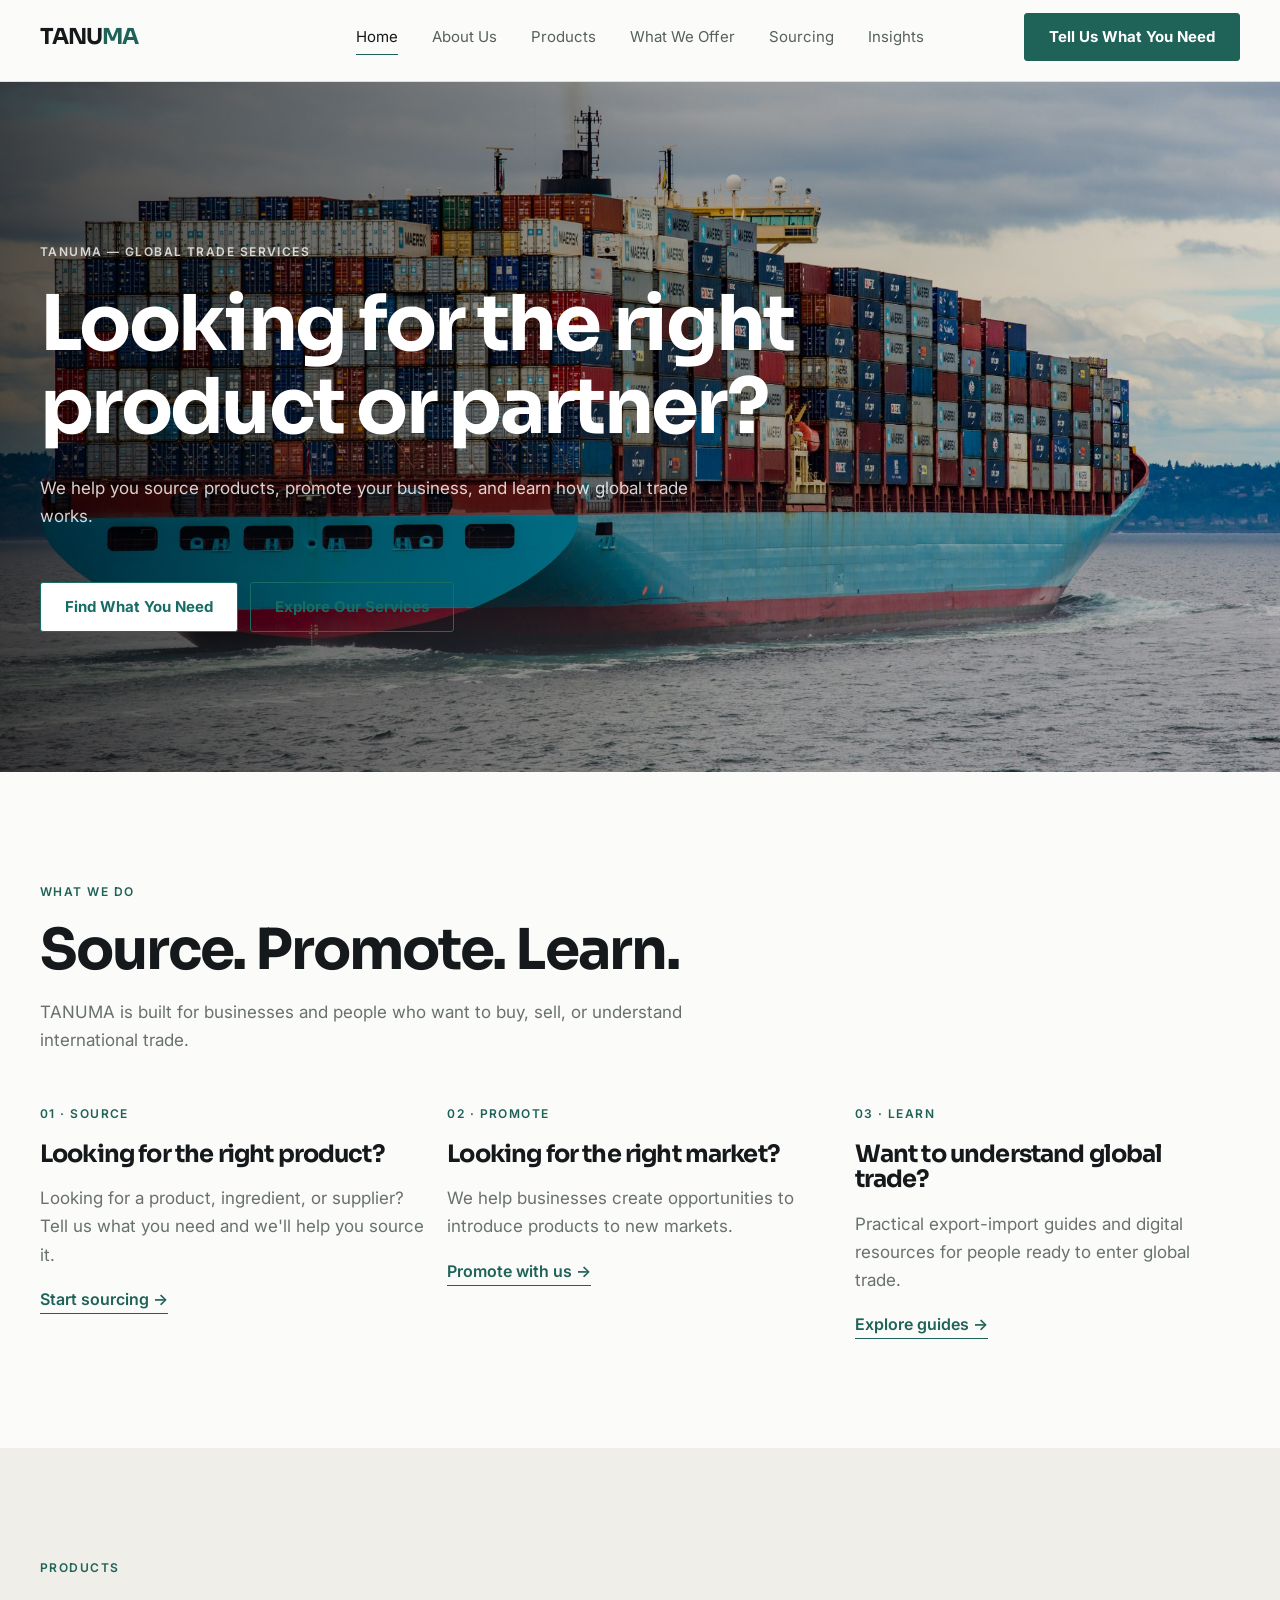
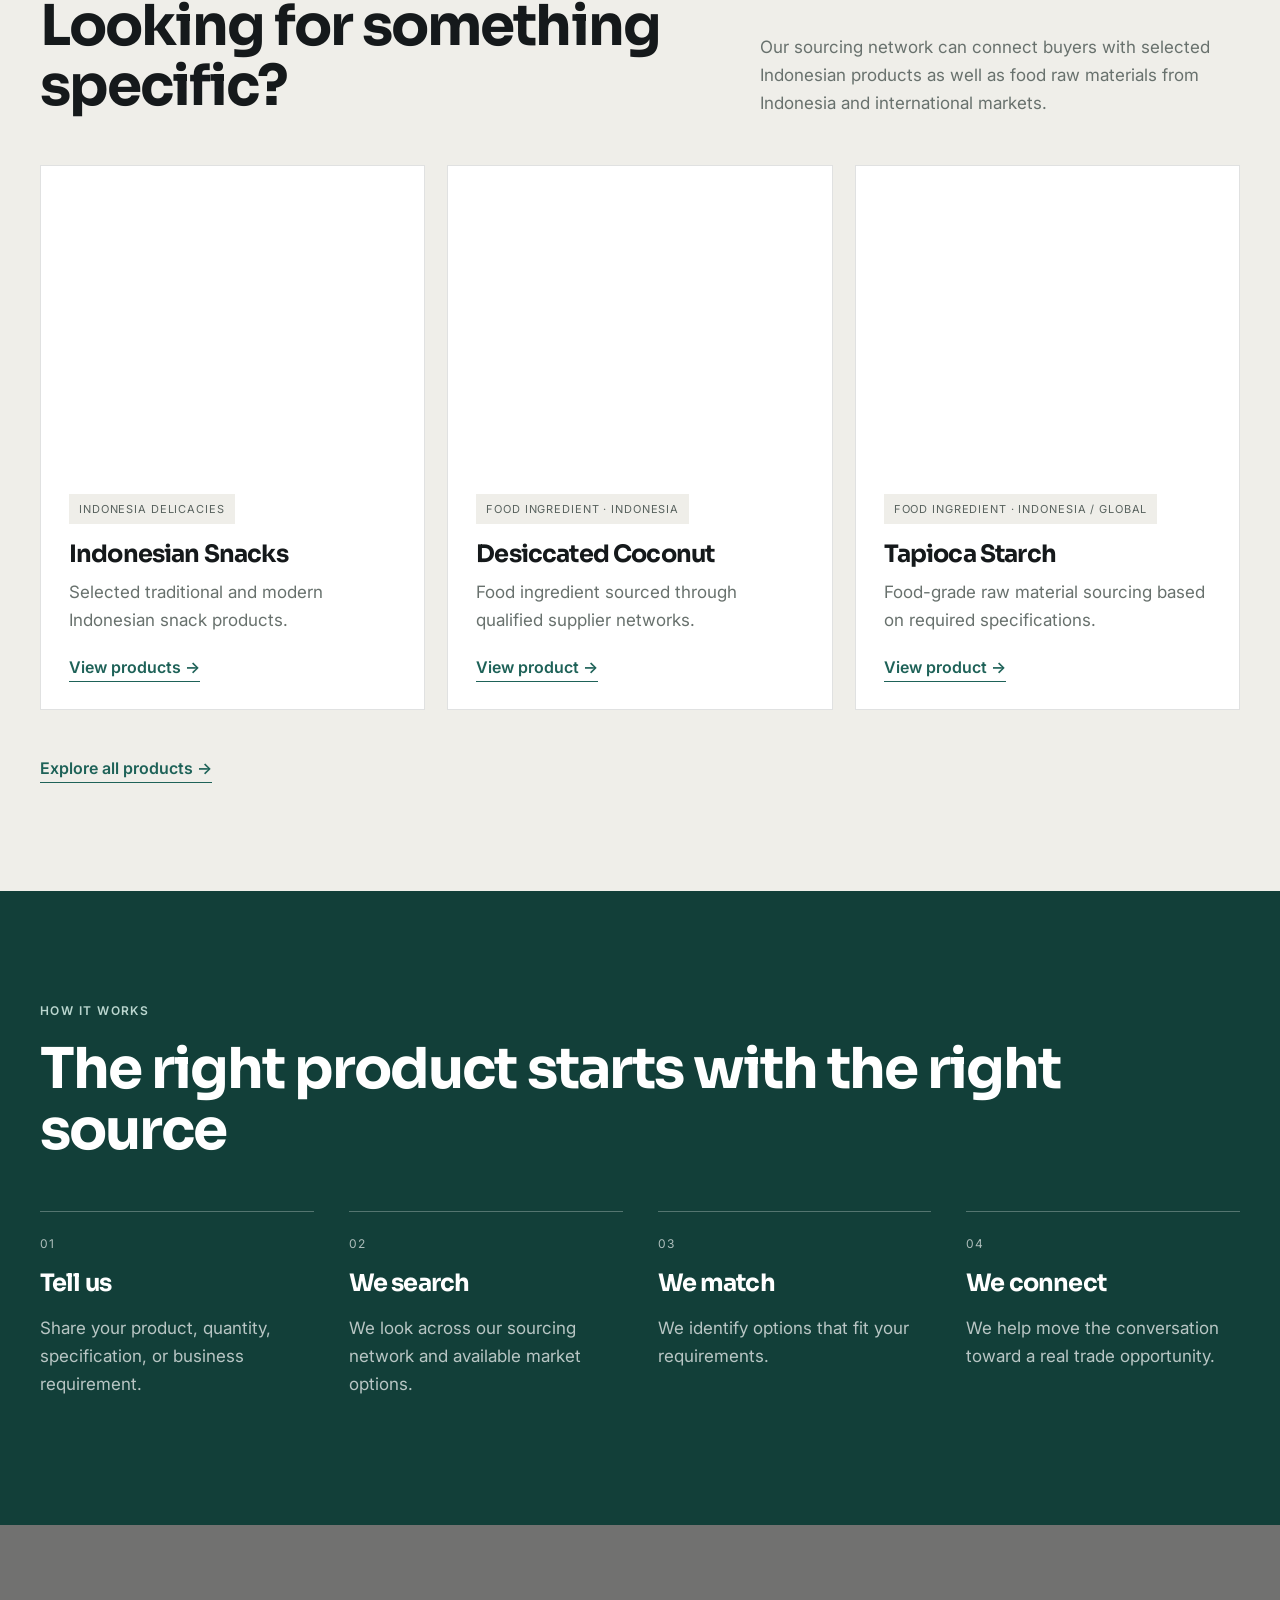
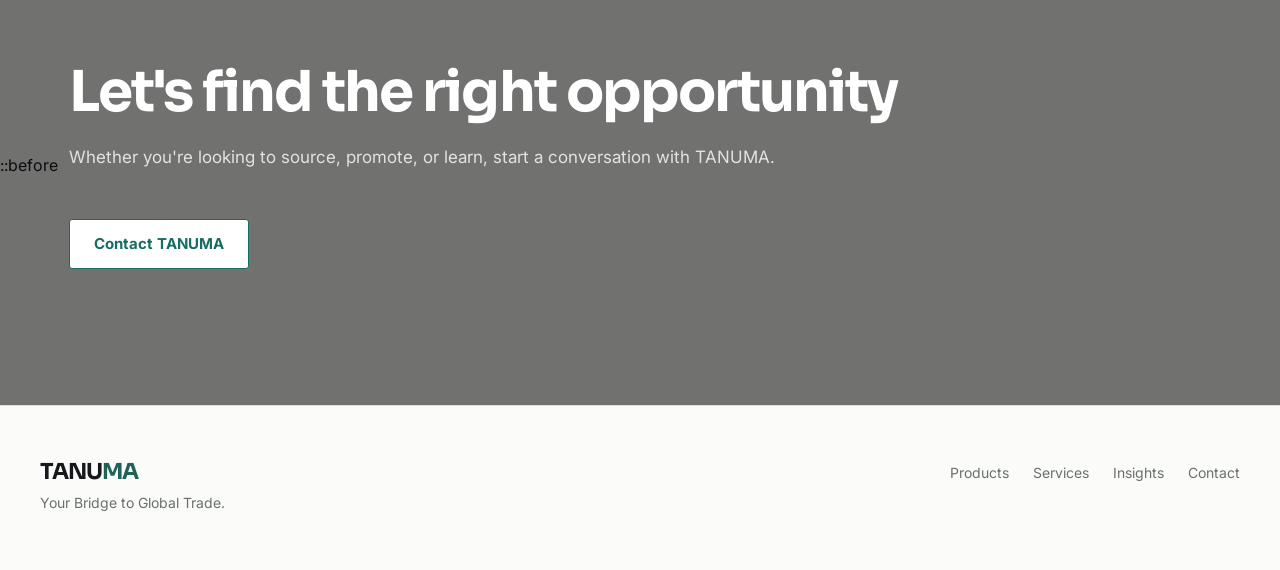
==== index.html @ 8de933e2 "Update index.html" ====
<!doctype html>
<html lang="en">

<head>

  <meta charset="utf-8">
  <meta name="viewport" content="width=device-width,initial-scale=1">

  <title>TANUMA — Your Bridge to Global Trade</title>

  <!-- STYLESHEETS -->

  <link rel="stylesheet" href="styles.css">
  <link rel="stylesheet" href="site-standard.css">


  <!-- HOMEPAGE + HAMBURGER STYLES -->

  <style>

    /* ========================================
       RESPONSIVE HAMBURGER NAVIGATION
    ======================================== */

    .hamburger {
      display: none;
      flex-direction: column;
      justify-content: center;
      align-items: center;
      gap: 5px;

      width: 44px;
      height: 44px;

      padding: 0;
      border: 0;
      background: transparent;

      cursor: pointer;
      z-index: 1001;
    }

    .hamburger span {
      display: block;

      width: 24px;
      height: 2px;

      background: var(--ink);

      transition:
        transform 0.3s ease,
        opacity 0.3s ease;
    }


    /* ========================================
       MOBILE NAVIGATION
    ======================================== */

    @media (max-width: 850px) {

      .nav-inner {
        position: relative;
      }

      .hamburger {
        display: flex;
        flex-shrink: 0;
      }

      .nav-cta {
        display: none;
      }

      .nav-links {
        display: none;

        position: absolute;

        top: calc(100% + 1px);
        left: 0;
        right: 0;

        flex-direction: column;
        align-items: stretch;

        gap: 0;

        padding: 18px 24px 24px;

        background: var(--paper);

        border-top: 1px solid var(--line);

        box-shadow: 0 15px 35px rgba(20, 23, 26, 0.08);

        z-index: 1000;
      }

      .nav-links.open {
        display: flex;
      }

      .nav-links a {
        display: block;
        padding: 14px 0;
        font-size: 16px;
      }

      .nav-links a.active {
        font-weight: 600;
      }

      .hamburger.active span:nth-child(1) {
        transform: translateY(7px) rotate(45deg);
      }

      .hamburger.active span:nth-child(2) {
        opacity: 0;
      }

      .hamburger.active span:nth-child(3) {
        transform: translateY(-7px) rotate(-45deg);
      }

    }

  </style>

</head>


<body>



<!-- ========================================
     NAVIGATION
======================================== -->

<header class="nav">

  <div class="nav-inner">


    <a class="logo" href="index.html">
      TANU<span>MA</span>
    </a>


    <nav class="nav-links" id="navLinks">

      <a class="active" href="index.html">
        Home
      </a>

      <a href="about.html">
        About Us
      </a>

      <a href="products.html">
        Products
      </a>

      <a href="what-we-offer.html">
        What We Offer
      </a>

      <a href="sourcing.html">
        Sourcing
      </a>

      <a href="insights.html">
        Insights
      </a>

    </nav>


    <a class="btn btn-primary nav-cta" href="contact.html">
      Tell Us What You Need
    </a>


    <!-- HAMBURGER BUTTON -->

    <button
      class="hamburger"
      id="hamburger"
      type="button"
      aria-label="Open navigation menu"
      aria-expanded="false"
      aria-controls="navLinks"
    >

      <span></span>
      <span></span>
      <span></span>

    </button>


  </div>

</header>



<!-- ========================================
     HERO / HOMEPAGE HEADLINE
======================================== -->

<section
  class="hero"
  style="background-image:url('images/homepage-headline.jpg')"
>

  <div class="container hero-content">


    <div class="eyebrow">
      TANUMA — GLOBAL TRADE SERVICES
    </div>


    <h1>
      Looking for the right product or partner?
    </h1>


    <p>
      We help you source products, promote your business,
      and learn how global trade works.
    </p>


    <div class="hero-actions">


      <a class="btn btn-light" href="sourcing.html">
        Find What You Need
      </a>


      <a class="btn btn-outline" href="what-we-offer.html">
        Explore Our Services
      </a>


    </div>


  </div>

</section>



<!-- ========================================
     WHAT WE DO
======================================== -->

<section class="section">

  <div class="container">


    <div class="kicker">
      What We Do
    </div>


    <h2>
      Source. Promote. Learn.
    </h2>


    <p class="lead">
      TANUMA is built for businesses and people who want
      to buy, sell, or understand international trade.
    </p>


    <div class="grid-3" style="margin-top:50px">


      <!-- SOURCE -->

      <div>

        <div class="kicker">
          01 · Source
        </div>


        <h3>
          Looking for the right product?
        </h3>


        <p>
          Looking for a product, ingredient, or supplier?
          Tell us what you need and we'll help you source it.
        </p>


        <a class="text-link" href="sourcing.html">
          Start sourcing →
        </a>

      </div>



      <!-- PROMOTE -->

      <div>

        <div class="kicker">
          02 · Promote
        </div>


        <h3>
          Looking for the right market?
        </h3>


        <p>
          We help businesses create opportunities to
          introduce products to new markets.
        </p>


        <a class="text-link" href="what-we-offer.html#promote">
          Promote with us →
        </a>

      </div>



      <!-- LEARN -->

      <div>

        <div class="kicker">
          03 · Learn
        </div>


        <h3>
          Want to understand global trade?
        </h3>


        <p>
          Practical export-import guides and digital
          resources for people ready to enter global trade.
        </p>


        <a class="text-link" href="insights.html#guides">
          Explore guides →
        </a>

      </div>


    </div>

  </div>

</section>



<!-- ========================================
     PRODUCTS
======================================== -->

<section class="section section-stone">

  <div class="container">


    <div class="intro">


      <div>

        <div class="kicker">
          Products
        </div>


        <h2>
          Looking for something specific?
        </h2>

      </div>


      <p>
        Our sourcing network can connect buyers with
        selected Indonesian products as well as food
        raw materials from Indonesia and international markets.
      </p>


    </div>



    <div class="grid-3">


      <!-- INDONESIAN SNACKS -->

      <div class="card">


        <div
          class="card-img"
          style="background-image:url('https://images.unsplash.com/photo-1566478989037-eec170784d0b?auto=format&fit=crop&w=1200&q=85')"
        >
        </div>


        <div class="card-body">


          <span class="tag">
            Indonesia Delicacies
          </span>


          <h3 style="margin-top:18px">
            Indonesian Snacks
          </h3>


          <p>
            Selected traditional and modern Indonesian
            snack products.
          </p>


          <a class="text-link" href="products.html">
            View products →
          </a>


        </div>


      </div>



      <!-- DESICCATED COCONUT -->

      <div class="card">


        <div
          class="card-img"
          style="background-image:url('https://images.unsplash.com/photo-1526318472351-c75fcf070305?auto=format&fit=crop&w=1200&q=85')"
        >
        </div>


        <div class="card-body">


          <span class="tag">
            Food Ingredient · Indonesia
          </span>


          <h3 style="margin-top:18px">
            Desiccated Coconut
          </h3>


          <p>
            Food ingredient sourced through qualified
            supplier networks.
          </p>


          <a class="text-link" href="product-desiccated-coconut.html">
            View product →
          </a>


        </div>


      </div>



      <!-- TAPIOCA STARCH -->

      <div class="card">


        <div
          class="card-img"
          style="background-image:url('https://images.unsplash.com/photo-1447933601403-0c6688de566e?auto=format&fit=crop&w=1200&q=85')"
        >
        </div>


        <div class="card-body">


          <span class="tag">
            Food Ingredient · Indonesia / Global
          </span>


          <h3 style="margin-top:18px">
            Tapioca Starch
          </h3>


          <p>
            Food-grade raw material sourcing based on
            required specifications.
          </p>


          <a class="text-link" href="product-tapioca-starch.html">
            View product →
          </a>


        </div>


      </div>


    </div>



    <div style="margin-top:45px">

      <a class="text-link" href="products.html">
        Explore all products →
      </a>

    </div>


  </div>

</section>



<!-- ========================================
     HOW IT WORKS
======================================== -->

<section class="dark section">

  <div class="container">


    <div
      class="kicker"
      style="color:#bad6cf"
    >
      How It Works
    </div>


    <h2 style="color:#fff">
      The right product starts with the right source
    </h2>



    <div class="steps">


      <!-- STEP 01 -->

      <div class="step">

        <div class="step-no">
          01
        </div>


        <h3>
          Tell us
        </h3>


        <p>
          Share your product, quantity, specification,
          or business requirement.
        </p>

      </div>



      <!-- STEP 02 -->

      <div class="step">

        <div class="step-no">
          02
        </div>


        <h3>
          We search
        </h3>


        <p>
          We look across our sourcing network and
          available market options.
        </p>

      </div>



      <!-- STEP 03 -->

      <div class="step">

        <div class="step-no">
          03
        </div>


        <h3>
          We match
        </h3>


        <p>
          We identify options that fit your requirements.
        </p>

      </div>



      <!-- STEP 04 -->

      <div class="step">

        <div class="step-no">
          04
        </div>


        <h3>
          We connect
        </h3>


        <p>
          We help move the conversation toward
          a real trade opportunity.
        </p>

      </div>


    </div>

  </div>

</section>



<!-- ========================================
     FINAL CTA
======================================== -->

<section
  class="cta"
  style="background-image:url('background-image:url('https://images.unsplash.com/photo-1758599543152-a73184816eba?auto=format&fit=crop&fm=jpg&ixlib=rb-4.1.0&q=80&w=1800')')">
  ::before

  <div class="container cta-content">


    <h2>
      Let's find the right opportunity
    </h2>


    <p>
      Whether you're looking to source, promote,
      or learn, start a conversation with TANUMA.
    </p>


    <a class="btn btn-light" href="contact.html">
      Contact TANUMA
    </a>


  </div>

</section>



<!-- ========================================
     FOOTER
======================================== -->

<footer>

  <div class="container footer-inner">


    <div>


      <div class="logo">
        TANU<span>MA</span>
      </div>


      <p style="margin:8px 0 0;font-size:14px">
        Your Bridge to Global Trade.
      </p>


    </div>



    <div class="footer-links">


      <a href="products.html">
        Products
      </a>


      <a href="what-we-offer.html">
        Services
      </a>


      <a href="insights.html">
        Insights
      </a>


      <a href="contact.html">
        Contact
      </a>


    </div>


  </div>

</footer>



<!-- ========================================
     HAMBURGER MENU JAVASCRIPT
======================================== -->

<script>


  const hamburger = document.getElementById("hamburger");

  const navLinks = document.getElementById("navLinks");



  // TOGGLE MOBILE MENU

  hamburger.addEventListener("click", function () {


    const isOpen = navLinks.classList.toggle("open");


    hamburger.classList.toggle("active", isOpen);


    hamburger.setAttribute(
      "aria-expanded",
      String(isOpen)
    );


    hamburger.setAttribute(
      "aria-label",
      isOpen
        ? "Close navigation menu"
        : "Open navigation menu"
    );


  });



  // CLOSE MENU WHEN A LINK IS CLICKED

  navLinks.querySelectorAll("a").forEach(function (link) {


    link.addEventListener("click", function () {


      navLinks.classList.remove("open");


      hamburger.classList.remove("active");


      hamburger.setAttribute(
        "aria-expanded",
        "false"
      );


      hamburger.setAttribute(
        "aria-label",
        "Open navigation menu"
      );


    });


  });



  // CLOSE MENU WHEN CLICKING OUTSIDE

  document.addEventListener("click", function (event) {


    const clickedInsideMenu =
      navLinks.contains(event.target);


    const clickedHamburger =
      hamburger.contains(event.target);


    if (
      !clickedInsideMenu &&
      !clickedHamburger &&
      navLinks.classList.contains("open")
    ) {


      navLinks.classList.remove("open");


      hamburger.classList.remove("active");


      hamburger.setAttribute(
        "aria-expanded",
        "false"
      );


      hamburger.setAttribute(
        "aria-label",
        "Open navigation menu"
      );


    }


  });



  // RESET MENU WHEN RETURNING TO DESKTOP

  window.addEventListener("resize", function () {


    if (window.innerWidth > 850) {


      navLinks.classList.remove("open");


      hamburger.classList.remove("active");


      hamburger.setAttribute(
        "aria-expanded",
        "false"
      );


      hamburger.setAttribute(
        "aria-label",
        "Open navigation menu"
      );


    }


  });


</script>



</body>

</html>
---- styles.css ----
@import url('https://fonts.googleapis.com/css2?family=Inter:wght@400;500;600&family=Sora:wght@500;600;700&display=swap');

:root{
  --ink:#15191b;
  --muted:#68716d;
  --paper:#fbfbf9;
  --stone:#efeee9;
  --green:#1e6258;
  --green-dark:#123f39;
  --line:rgba(21,25,27,.13);
  --white:#fff;
  --max:1200px;
}
*{box-sizing:border-box}
html{scroll-behavior:smooth}
body{margin:0;background:var(--paper);color:var(--ink);font-family:Inter,Arial,sans-serif;line-height:1.65}
h1,h2,h3,h4{font-family:Sora,Arial,sans-serif;line-height:1.08;letter-spacing:-.035em;margin:0}
h1{font-size:clamp(48px,6vw,88px)}
h2{font-size:clamp(38px,4.4vw,64px)}
h3{font-size:24px}
p{color:var(--muted);font-size:17px}
a{color:inherit;text-decoration:none}
.container{width:min(calc(100% - 80px),var(--max));margin:auto}
.nav{height:82px;background:rgba(251,251,249,.96);border-bottom:1px solid var(--line);display:flex;align-items:center;position:sticky;top:0;z-index:20;backdrop-filter:blur(10px)}
.nav-inner{width:min(calc(100% - 80px),var(--max));margin:auto;display:flex;align-items:center;justify-content:space-between;gap:30px}
.logo{font:700 22px Sora;letter-spacing:-.05em}.logo span{color:var(--green)}
.nav-links{display:flex;gap:34px;align-items:center}
.nav-links a{font-size:15px;color:#56605c;padding:29px 0;position:relative}
.nav-links a:hover,.nav-links a.active{color:var(--ink)}
.nav-links a.active:after{content:"";position:absolute;left:0;right:0;bottom:20px;height:1px;background:var(--green)}
.btn{display:inline-flex;align-items:center;justify-content:center;padding:15px 24px;border-radius:3px;font-weight:600;font-size:15px;transition:.2s}
.btn-primary{background:var(--green);color:#fff}.btn-primary:hover{background:var(--green-dark);transform:translateY(-1px)}
.btn-light{background:#fff;color:var(--ink)}.btn-outline{border:1px solid rgba(255,255,255,.55);color:#fff}
.hero{min-height:690px;position:relative;display:flex;align-items:flex-end;overflow:hidden;background-size:cover;background-position:center}
.hero:before{content:"";position:absolute;inset:0;background:linear-gradient(90deg,rgba(0,0,0,.68),rgba(0,0,0,.26) 58%,rgba(0,0,0,.15))}
.hero-content{position:relative;z-index:1;padding:110px 0 90px;color:#fff;max-width:820px}
.eyebrow{text-transform:uppercase;letter-spacing:.12em;font-size:12px;font-weight:600;margin-bottom:22px;color:rgba(255,255,255,.78)}
.hero h1{color:#fff;max-width:820px}
.hero p{color:rgba(255,255,255,.82);max-width:670px;font-size:19px;margin:25px 0 32px}
.hero-actions{display:flex;gap:12px;flex-wrap:wrap}
.section{padding:110px 0}.section-stone{background:var(--stone)}
.kicker{text-transform:uppercase;letter-spacing:.12em;font-size:12px;font-weight:600;color:var(--green);margin-bottom:18px}
.lead{max-width:650px}
.intro{display:flex;justify-content:space-between;gap:70px;align-items:flex-end;margin-bottom:48px}
.intro p{max-width:480px;margin:0}
.grid-3{display:grid;grid-template-columns:repeat(3,1fr);gap:22px}
.grid-2{display:grid;grid-template-columns:repeat(2,1fr);gap:24px}
.card{background:#fff;border:1px solid var(--line);overflow:hidden}
.card-img{height:300px;background-size:cover;background-position:center}
.card-body{padding:28px}
.card-body p{font-size:15px;margin:10px 0 20px}
.text-link{font-weight:600;color:var(--green);border-bottom:1px solid var(--green);padding-bottom:4px}
.split{display:grid;grid-template-columns:1fr 1fr;min-height:650px}
.split-img{background-size:cover;background-position:center;min-height:520px}
.split-copy{display:flex;align-items:center;padding:80px}
.split-copy ul{padding:0;margin:32px 0 0;list-style:none}
.split-copy li{padding:0 0 24px 26px;position:relative}
.split-copy li:before{content:"";width:7px;height:7px;border-radius:50%;background:var(--green);position:absolute;left:0;top:9px}
.split-copy strong{font-family:Sora;font-size:17px}
.split-copy li span{display:block;color:var(--muted);margin-top:5px}
.dark{background:var(--green-dark);color:#fff}.dark p{color:rgba(255,255,255,.7)}
.steps{display:grid;grid-template-columns:repeat(4,1fr);gap:35px;margin-top:50px}
.step{border-top:1px solid rgba(255,255,255,.28);padding-top:22px}.step-no{font-size:12px;letter-spacing:.1em;opacity:.65}.step h3{margin:18px 0 10px}
.cta{min-height:480px;background-size:cover;background-position:center;position:relative;display:flex;align-items:center}.cta:before{content:"";position:absolute;inset:0;background:rgba(0,0,0,.55)}.cta-content{position:relative;color:#fff;max-width:650px}.cta h2{color:#fff}.cta p{color:rgba(255,255,255,.8);margin:20px 0 28px}
.product-hero{min-height:560px}
.product-grid .card-img{height:340px}
.tag{display:inline-block;background:var(--stone);padding:6px 10px;font-size:11px;letter-spacing:.08em;text-transform:uppercase;color:#58625e}
.form-wrap{background:var(--stone);padding:50px}
.form-grid{display:grid;grid-template-columns:1fr 1fr;gap:22px}
.field{display:flex;flex-direction:column;gap:8px}.field.full{grid-column:1/-1}
label{font-size:14px;color:#5c6662;font-weight:500}
input,textarea,select{border:1px solid rgba(21,25,27,.14);background:#fff;padding:16px;font:inherit;outline:none}
textarea{min-height:150px;resize:vertical}
footer{padding:55px 0;border-top:1px solid var(--line)}.footer-inner{display:flex;justify-content:space-between;gap:30px}.footer-links{display:flex;gap:24px;font-size:14px;color:var(--muted)}
@media(max-width:900px){
 .container,.nav-inner{width:min(calc(100% - 36px),var(--max))}
 .nav{height:auto;padding:18px 0}.nav-inner{flex-wrap:wrap}.nav-links{order:3;width:100%;overflow:auto;gap:22px}.nav-links a{padding:5px 0;white-space:nowrap}.nav-links a.active:after{bottom:-4px}
 .nav .btn{display:none}.hero{min-height:650px}.hero-content{padding:80px 0 65px}
 .grid-3,.steps{grid-template-columns:1fr 1fr}.split{grid-template-columns:1fr}.split-img{min-height:420px}.split-copy{padding:60px 30px}.intro{display:block}.intro p{margin-top:20px}
}
@media(max-width:620px){
 h1{font-size:48px}.section{padding:75px 0}.grid-3,.grid-2,.steps,.form-grid{grid-template-columns:1fr}.field.full{grid-column:auto}.form-wrap{padding:25px}.card-img,.product-grid .card-img{height:250px}.footer-inner{display:block}.footer-links{margin-top:25px;flex-wrap:wrap}
}

/* TANUMA GLOBAL HERO TEXT CLEANUP
   Prevents CSS shadow/ghosting on every page's banner typography. */
.hero h1,.hero h2,.hero h3,.hero p,.hero .eyebrow,
.about-hero h1,.about-hero p,.products-hero h1,.products-hero p,
.offer-hero h1,.offer-hero p,
.sourcing-hero h1,.sourcing-hero p,.sourcing-hero .eyebrow,
.ins-hero h1,.ins-hero p,.ins-hero .eyebrow,
.contact-hero h1,.contact-hero p,.contact-hero .eyebrow,
.cta h2,.cta p{ text-shadow:none !important; }

/* Product detail pages */
.two-col{display:grid;grid-template-columns:1fr 1fr;gap:56px;align-items:center}.image-panel{overflow:hidden;background:#eee}.image-panel img{display:block;width:100%;height:460px;object-fit:cover}.btn{display:inline-block;margin-top:20px;padding:14px 22px;border:1px solid #176d64;color:#176d64;text-decoration:none;font-weight:700}.footer-grid{display:flex;justify-content:space-between;gap:40px}.footer-grid a{display:block;margin:6px 0}.site-footer{padding:50px 0;border-top:1px solid #ddd}@media(max-width:800px){.two-col{grid-template-columns:1fr;gap:30px}.image-panel img{height:320px}.footer-grid{flex-direction:column}}

/* FINAL GLOBAL NAV ALIGNMENT + BUTTON CONTRAST */
.nav-inner{transform:translateY(-4px)}
.nav .btn{margin-top:0;min-height:48px;height:48px;padding:0 24px;display:inline-flex;align-items:center;justify-content:center;line-height:1.2}
.nav .btn-primary,.btn.btn-primary{background:var(--green)!important;color:#fff!important;border-color:var(--green)!important}
.nav .btn-primary:hover,.btn.btn-primary:hover{background:var(--green-dark)!important;color:#fff!important}
.btn{display:inline-flex;align-items:center;justify-content:center;line-height:1.2}
.btn-primary{color:#fff!important}
@media(max-width:900px){.nav-inner{transform:none}}

/* =========================================================
   TANUMA MOBILE SIDE MENU
   Applies to all pages
   ========================================================= */

/* Desktop: hamburger hidden */
.menu-toggle {
  display: none;
  position: relative;
  z-index: 110;
  width: 44px;
  height: 44px;
  padding: 10px;
  border: 1px solid var(--line);
  border-radius: 3px;
  background: transparent;
  cursor: pointer;
  flex-shrink: 0;
}

.menu-toggle span {
  display: block;
  width: 22px;
  height: 2px;
  margin: 5px auto;
  background: var(--ink);
  transition:
    transform 0.25s ease,
    opacity 0.25s ease;
}

/* Mobile menu link that is only shown inside drawer */
.mobile-contact-link {
  display: none;
}

/* Mobile side menu */
@media (max-width: 900px) {

  .nav {
    position: sticky;
    top: 0;
    z-index: 100;
    min-height: 72px;
    padding: 14px 0;
  }

  .nav-inner {
    position: relative;
    display: flex;
    align-items: center;
    justify-content: space-between;
    flex-wrap: nowrap;
    width: min(calc(100% - 36px), var(--max));
    gap: 16px;
  }

  .logo {
    position: relative;
    z-index: 110;
    flex-shrink: 0;
  }

  /* Hide desktop CTA on mobile */
  .desktop-contact-btn {
    display: none !important;
  }

  /* Show hamburger */
  .menu-toggle {
    display: block;
  }

  /* Side drawer */
  .nav-links {
    position: fixed;
    z-index: 105;
    top: 0;
    right: 0;

    display: flex;
    flex-direction: column;
    align-items: flex-start;
    justify-content: flex-start;

    width: min(82vw, 350px);
    height: 100dvh;

    padding: 105px 32px 40px;
    gap: 0;

    background: var(--paper);
    border-left: 1px solid var(--line);
    box-shadow: -12px 0 35px rgba(21, 25, 27, 0.12);

    overflow-y: auto;
    overscroll-behavior: contain;

    transform: translateX(105%);
    visibility: hidden;
    transition:
      transform 0.3s ease,
      visibility 0.3s ease;
  }

  /* Open state */
  .nav-links.is-open {
    transform: translateX(0);
    visibility: visible;
  }

  /* Menu items */
  .nav-links a {
    display: block;
    width: 100%;
    padding: 16px 0;

    color: var(--ink);
    font-family: var(--font-body);
    font-size: 15px;
    font-weight: 600;
    line-height: 1.4;

    border-bottom: 1px solid var(--line);
  }

  .nav-links a:hover,
  .nav-links a.active {
    color: var(--green);
  }

  .nav-links a::after {
    display: none;
  }

  /* Contact button inside mobile drawer */
  .nav-links .mobile-contact-link {
    display: flex;
    align-items: center;
    justify-content: center;

    width: 100%;
    margin-top: 28px;
    padding: 15px 18px;

    background: var(--green);
    border: 1px solid var(--green);
    color: var(--white) !important;
    text-align: center;
  }

  .nav-links .mobile-contact-link:hover {
    background: var(--green-dark);
    color: var(--white) !important;
  }

  /* Hamburger animation into X */
  .menu-toggle.is-active span:nth-child(1) {
    transform: translateY(7px) rotate(45deg);
  }

  .menu-toggle.is-active span:nth-child(2) {
    opacity: 0;
  }

  .menu-toggle.is-active span:nth-child(3) {
    transform: translateY(-7px) rotate(-45deg);
  }

  /* Prevent background page scrolling */
  body.menu-open {
    overflow: hidden;
  }
}

/* Smaller mobile devices */
@media (max-width: 380px) {
  .nav-links {
    width: min(88vw, 320px);
    padding-right: 25px;
    padding-left: 25px;
  }
}
---- site-standard.css ----
/* TANUMA SITE-WIDE SIZE & NAV STANDARD
   Homepage is the visual baseline: exact shared nav, 690px hero,
   1200px content width, 110px section rhythm, Sora/Inter scale. */

/* ---------- GLOBAL NAV — IDENTICAL ON EVERY PAGE ---------- */
.nav{height:82px !important;min-height:82px !important;padding:0 !important;background:rgba(251,251,249,.98) !important;border-bottom:1px solid var(--line) !important}
.nav-inner{width:min(calc(100% - 80px),1624px) !important;max-width:1624px !important;height:82px !important;margin:0 auto !important;display:grid !important;grid-template-columns:1fr auto 1fr !important;align-items:center !important;gap:40px !important}
.logo{font-size:22px !important;justify-self:start !important;white-space:nowrap !important;line-height:1 !important}
.nav-links{display:flex !important;align-items:center !important;justify-content:center !important;gap:34px !important;white-space:nowrap !important}
.nav-links a{font-size:15px !important;padding:0 !important;line-height:1.2 !important;position:relative !important}
.nav-links a.active:after{bottom:-16px !important;height:1px !important}
.nav-inner>.btn{justify-self:end !important;width:auto !important;min-width:0 !important;height:48px !important;padding:0 24px !important;font-size:15px !important;line-height:1.2 !important;white-space:nowrap !important;border-radius:3px !important}

/* ---------- BASE CONTAINERS / TYPE ---------- */
.container{width:min(calc(100% - 80px),1200px) !important;max-width:1200px !important}
h1{font-size:clamp(48px,6vw,88px) !important}
h2{font-size:clamp(38px,4.4vw,64px) !important}
h3{font-size:24px !important}
p{font-size:17px !important}
.kicker{font-size:12px !important;margin-bottom:18px !important}
.btn{font-size:15px !important;padding:15px 24px !important}
.btn-primary,.btn-primary:hover,
.beyond-copy .btn[style],.form-box .btn[style],
.btn.btn-primary{background:var(--green) !important;color:#fff !important;border-color:var(--green) !important}
.btn-primary:hover,.btn.btn-primary:hover{background:var(--green-dark) !important;color:#fff !important}

/* ---------- HEROES: HOMEPAGE BASELINE ---------- */
body:not(:first-child){}
.about-hero,.products-hero,.offer-hero,.product-hero,.sourcing-hero,.ins-hero,.contact-hero,.library-hero,.article-hero{
  min-height:690px !important;height:690px !important
}
.about-hero h1,.products-hero h1,.offer-hero h1,.product-hero h1,.sourcing-hero h1,.ins-hero h1,.contact-hero h1,.library-hero h1,.article-hero h1{
  font-size:clamp(48px,6vw,88px) !important;line-height:1.02 !important;letter-spacing:-.045em !important
}
.about-hero .container,.products-hero .container,.offer-hero .container,.product-hero .container,.sourcing-hero .container,.ins-hero .container,.contact-hero .container,.library-hero .container,.article-hero .container{
  width:min(calc(100% - 80px),1200px) !important;max-width:1200px !important
}

/* ---------- SECTION RHYTHM ---------- */
.section,.who,.direction,.about-cta,.product-category,.ingredients,.products-cta,
.offer-two,.offer-learn,.sourcing-process,.contact-main,.promise,.ins-section,
.digital-strip,.article-main,body.library-page>main>section:not(.library-hero),body.library-page>section:not(.library-hero){
  padding-top:110px !important;padding-bottom:110px !important
}

/* ---------- HOMEPAGE-SCALE SPLITS / FEATURE AREAS ---------- */
.split,.direction,.sourcing-beyond,.offer-two{min-height:650px !important}
.split-img,.beyond-image{min-height:650px !important}
.split-copy,.beyond-copy{padding:80px !important}

/* ---------- SOURCING ---------- */
.sourcing-hero{align-items:flex-end !important}
.sourcing-hero .container{padding-bottom:90px !important}
.sourcing-hero .eyebrow{font-size:12px !important;margin-bottom:22px !important}
.sourcing-hero p{font-size:19px !important;line-height:1.65 !important;max-width:670px !important;margin:25px 0 32px !important}
.sourcing-hero .btn{font-size:15px !important;padding:15px 24px !important}
.process-intro{max-width:820px !important;margin-bottom:50px !important}
.process-intro .kicker{font-size:12px !important;margin-bottom:18px !important}
.process-intro h2{font-size:clamp(38px,4.4vw,64px) !important}
.process-grid{gap:35px !important}
.process-step{min-height:190px !important}
.process-step h3{font-size:24px !important;margin:18px 0 10px !important}
.process-step p{font-size:17px !important;line-height:1.65 !important;max-width:260px !important}
.beyond-copy h2{font-size:clamp(38px,4.4vw,64px) !important}
.beyond-copy p{font-size:17px !important;line-height:1.65 !important}
.beyond-copy .btn{font-size:15px !important;padding:15px 24px !important;background:var(--green) !important;color:#fff !important;border-color:var(--green) !important}

/* ---------- INSIGHTS ---------- */
.ins-wrap{width:min(calc(100% - 80px),1200px) !important;max-width:1200px !important}
.ins-hero{height:690px !important;min-height:690px !important}
.ins-hero .ins-wrap{padding-top:0 !important}
.ins-hero .eyebrow{font-size:12px !important;margin-bottom:22px !important}
.ins-hero h1{font-size:clamp(48px,6vw,88px) !important;max-width:820px !important;margin:0 0 25px !important}
.ins-hero p{font-size:19px !important;line-height:1.65 !important;max-width:670px !important}
.ins-head{margin-bottom:48px !important;gap:40px !important}
.ins-kicker{font-size:12px !important;margin-bottom:18px !important}
.ins-head h2{font-size:clamp(38px,4.4vw,64px) !important;line-height:1.08 !important}
.ins-view,.ins-read{font-size:15px !important}
.ins-grid3{gap:22px !important}
.ins-card .ins-pic,.market .ins-pic,.news-featured .ins-card .ins-pic{height:300px !important}
.ins-body{padding:28px !important}
.ins-tag{font-size:11px !important;padding:6px 10px !important}
.ins-body h3,.news-featured .ins-body h3{font-size:24px !important;line-height:1.08 !important;margin:18px 0 10px !important}
.ins-body p{font-size:15px !important;line-height:1.55 !important;margin:10px 0 20px !important}
.news-featured .ins-grid3{gap:22px !important}
.news-grid{gap:35px !important}
.news-item h4{font-size:24px !important;line-height:1.08 !important}
.news-item p{font-size:15px !important}
.news-thumb{height:180px !important}
.digital-strip{padding-top:80px !important;padding-bottom:80px !important}
.digital-copy h2{font-size:clamp(38px,4.4vw,64px) !important}
.digital-copy p{font-size:15px !important}
.digital-card{width:560px !important}
.digital-card .ins-pic{height:180px !important}
.digital-card h3{font-size:24px !important}
.digital-card p{font-size:15px !important}
.digital-card .btn{font-size:15px !important;padding:15px 24px !important}

/* ---------- CONTACT ---------- */
.contact-inner,.contact-grid{width:min(calc(100% - 80px),1200px) !important;max-width:1200px !important}
.contact-hero{height:690px !important;min-height:690px !important}
.contact-inner{padding-top:0 !important}
.contact-inner .eyebrow{font-size:12px !important;margin-bottom:22px !important}
.contact-inner h1{font-size:clamp(48px,6vw,88px) !important;line-height:1.02 !important;max-width:820px !important;margin:0 0 25px !important}
.contact-inner p{font-size:19px !important;line-height:1.65 !important;max-width:670px !important}
.contact-grid{grid-template-columns:2fr 1fr !important;gap:40px !important}
.form-box{padding:50px !important}
.form-box h2{font-size:clamp(38px,4.4vw,64px) !important}
.form-box>p,.field input,.field textarea{font-size:15px !important}
.field label{font-size:14px !important}
.field input,.field textarea{padding:16px !important}
.form-box .btn{font-size:15px !important;padding:15px 24px !important;background:var(--green) !important;color:#fff !important}
.reach strong{font-size:17px !important}.reach span{font-size:15px !important}
.meet img{height:300px !important}.meet h3{font-size:24px !important}.meet p{font-size:15px !important}
.promise-grid{width:min(calc(100% - 80px),1200px) !important;max-width:1200px !important;min-height:180px !important}
.promise-intro{min-height:180px !important;background-size:360px auto !important;padding-left:375px !important}
.promise-intro strong{font-size:24px !important}
.promise-item{min-height:120px !important;padding:20px 30px !important}.promise-item strong{font-size:15px !important}.promise-item span{font-size:14px !important}

/* ---------- FOOTER ---------- */
footer{padding:55px 0 !important}
.footer-inner{width:min(calc(100% - 80px),1200px) !important;max-width:1200px !important;margin:auto !important}
.footer-inner p,.footer-links{font-size:14px !important}

/* Green buttons anywhere in the site always use white text */
[class*="btn"][style*="background"], [class*="button"][style*="background"]{color:#fff !important}

@media(max-width:900px){
 .nav{height:auto !important;min-height:0 !important;padding:18px 0 !important}
 .nav-inner{width:min(calc(100% - 36px),1624px) !important;height:auto !important;display:flex !important;flex-wrap:wrap !important;gap:18px !important}
 .logo{font-size:22px !important}.nav-links{order:3;width:100%;justify-content:flex-start !important;gap:22px !important;overflow:auto}.nav-links a{font-size:15px !important;padding:5px 0 !important}.nav-links a.active:after{bottom:-4px !important}.nav-inner>.btn{display:none !important}
 .container,.sourcing-hero .container,.sourcing-process .container,.contact-inner,.contact-grid,.promise-grid{width:min(calc(100% - 36px),1200px) !important}
 .about-hero,.products-hero,.offer-hero,.product-hero,.sourcing-hero,.ins-hero,.contact-hero,.library-hero,.article-hero{height:650px !important;min-height:650px !important}
 .section,.who,.direction,.about-cta,.product-category,.ingredients,.products-cta,.offer-two,.offer-learn,.sourcing-process,.contact-main,.promise,.ins-section,.article-main{padding-top:80px !important;padding-bottom:80px !important}
 .split,.direction,.sourcing-beyond,.offer-two{min-height:0 !important}.split-img,.beyond-image{min-height:450px !important}.split-copy,.beyond-copy{padding:60px 30px !important}
 .ins-card .ins-pic,.market .ins-pic,.news-featured .ins-card .ins-pic{height:260px !important}.news-thumb{height:180px !important}.news-grid{grid-template-columns:1fr !important}
 .contact-grid{grid-template-columns:1fr !important}.promise-grid{grid-template-columns:1fr !important}.promise-intro{padding-left:0 !important;padding-top:90px !important;min-height:170px !important}.promise-item{border-left:0 !important;border-top:1px solid var(--line);margin-top:15px}
 .digital-row{display:block !important}.digital-card{width:100% !important;margin-top:25px}
}
@media(max-width:600px){
 .nav-links{display:none !important}
 .about-hero,.products-hero,.offer-hero,.product-hero,.sourcing-hero,.ins-hero,.contact-hero,.library-hero,.article-hero{height:600px !important;min-height:600px !important}
 h1,.about-hero h1,.products-hero h1,.offer-hero h1,.product-hero h1,.sourcing-hero h1,.ins-hero h1,.contact-inner h1,.library-hero h1,.article-hero h1{font-size:48px !important}
 .section,.who,.direction,.about-cta,.product-category,.ingredients,.products-cta,.offer-two,.offer-learn,.sourcing-process,.contact-main,.promise,.ins-section,.article-main{padding-top:70px !important;padding-bottom:70px !important}
 .form-box{padding:30px 22px !important}.form-grid{grid-template-columns:1fr !important}.field.full{grid-column:auto !important}.promise-intro{background-size:210px !important;padding-top:95px !important}.promise-intro strong{font-size:19px !important}
}

/* ---------- FINAL BUTTON LEGIBILITY ---------- */
.btn-primary,.btn-primary:visited,.btn-primary:hover,.btn-primary:focus,.btn-primary:active{color:#fff !important}
button.btn-primary{color:#fff !important}
.library-filter.active,.library-filter:hover{color:#fff !important}

/* FINAL HOMEPAGE NAV BASELINE — identical on every desktop page */
.nav{height:82px !important;min-height:82px !important;padding:0 !important;}
.nav-inner{width:min(calc(100% - 80px),1200px) !important;max-width:1200px !important;height:82px !important;display:grid !important;grid-template-columns:1fr auto 1fr !important;align-items:center !important;gap:30px !important;}
.logo{font-size:22px !important;line-height:1 !important;}
.nav-links{gap:34px !important;align-items:center !important;}
.nav-links a{font-size:15px !important;padding:29px 0 !important;line-height:1.2 !important;}
.nav-links a.active:after{bottom:20px !important;}
.nav-inner>.btn{width:auto !important;min-width:0 !important;height:48px !important;padding:0 24px !important;font-size:15px !important;line-height:1.2 !important;justify-self:end !important;display:inline-flex !important;align-items:center !important;justify-content:center !important;}
.nav-inner>.btn.btn-primary{background:var(--green) !important;color:#fff !important;border-color:var(--green) !important;}

/* FINAL NAV VERTICAL CENTERING — move shared nav content slightly down */
@media(min-width:901px){
  .nav-inner > .logo,
  .nav-inner > .nav-links,
  .nav-inner > .btn{transform:translateY(3px) !important;}
}

/* DIGITAL PRODUCTS FINAL — prevent inherited Insights card width from causing horizontal scrolling */
.digital-page{width:100%;max-width:100%;overflow-x:hidden!important}
.digital-page .digital-grid{width:100%;max-width:100%;grid-template-columns:repeat(3,minmax(0,1fr))!important}
.digital-page .digital-card{width:auto!important;max-width:100%!important;min-width:0!important;box-sizing:border-box!important}
.digital-page .digital-card h2,.digital-page .digital-card p{overflow-wrap:anywhere}

/* NAV FINAL — centered vertically, compact enough for 100% desktop view */
@media(min-width:901px){
  .nav-inner > .logo,
  .nav-inner > .nav-links,
  .nav-inner > .btn{transform:none!important}
}
@media(min-width:901px) and (max-width:1250px){
  .nav-inner{width:calc(100% - 40px)!important;gap:20px!important}
  .nav-links{gap:20px!important}
  .nav-links a{font-size:14px!important}
  .nav-inner>.btn{padding:0 18px!important;font-size:14px!important}
}
@media(max-width:1000px){
  .digital-page .digital-grid{grid-template-columns:repeat(2,minmax(0,1fr))!important}
}
@media(max-width:620px){
  .digital-page .digital-grid{grid-template-columns:1fr!important}
}

/* TANUMA unified contact footer */
.tanuma-footer{padding:55px 0 !important;border-top:1px solid var(--line)}
.tanuma-footer-grid{display:grid;grid-template-columns:1.05fr 2fr auto;gap:55px;align-items:start}
.tanuma-footer-brand .logo{font-size:22px}
.tanuma-footer-brand p{margin:9px 0 0;font-size:14px;color:var(--muted)}
.tanuma-footer-contact{display:grid;grid-template-columns:1.25fr 1.25fr 1fr;gap:30px}
.tanuma-footer-block{display:flex;flex-direction:column;gap:8px;font-size:14px;line-height:1.5}
.tanuma-footer-block strong{font-size:11px;text-transform:uppercase;letter-spacing:.12em;color:var(--green);margin-bottom:2px}
.tanuma-footer-block a,.tanuma-footer-block span{color:var(--muted);text-decoration:none}
.tanuma-footer-block a:hover{color:var(--green)}
.tanuma-footer-social div{display:flex;flex-direction:column;gap:8px}
.tanuma-footer-links{display:flex;flex-direction:column;gap:9px;font-size:14px}
.tanuma-footer-links a{color:var(--muted);text-decoration:none}
.tanuma-footer-links a:hover{color:var(--green)}
@media(max-width:900px){.tanuma-footer-grid{grid-template-columns:1fr 1fr;gap:35px}.tanuma-footer-contact{grid-column:1/-1;grid-template-columns:1fr 1fr 1fr}.tanuma-footer-links{grid-column:1/-1;flex-direction:row;flex-wrap:wrap;gap:18px}}
@media(max-width:600px){.tanuma-footer-grid{grid-template-columns:1fr}.tanuma-footer-contact{grid-column:auto;grid-template-columns:1fr}.tanuma-footer-links{grid-column:auto;flex-direction:row;flex-wrap:wrap}}
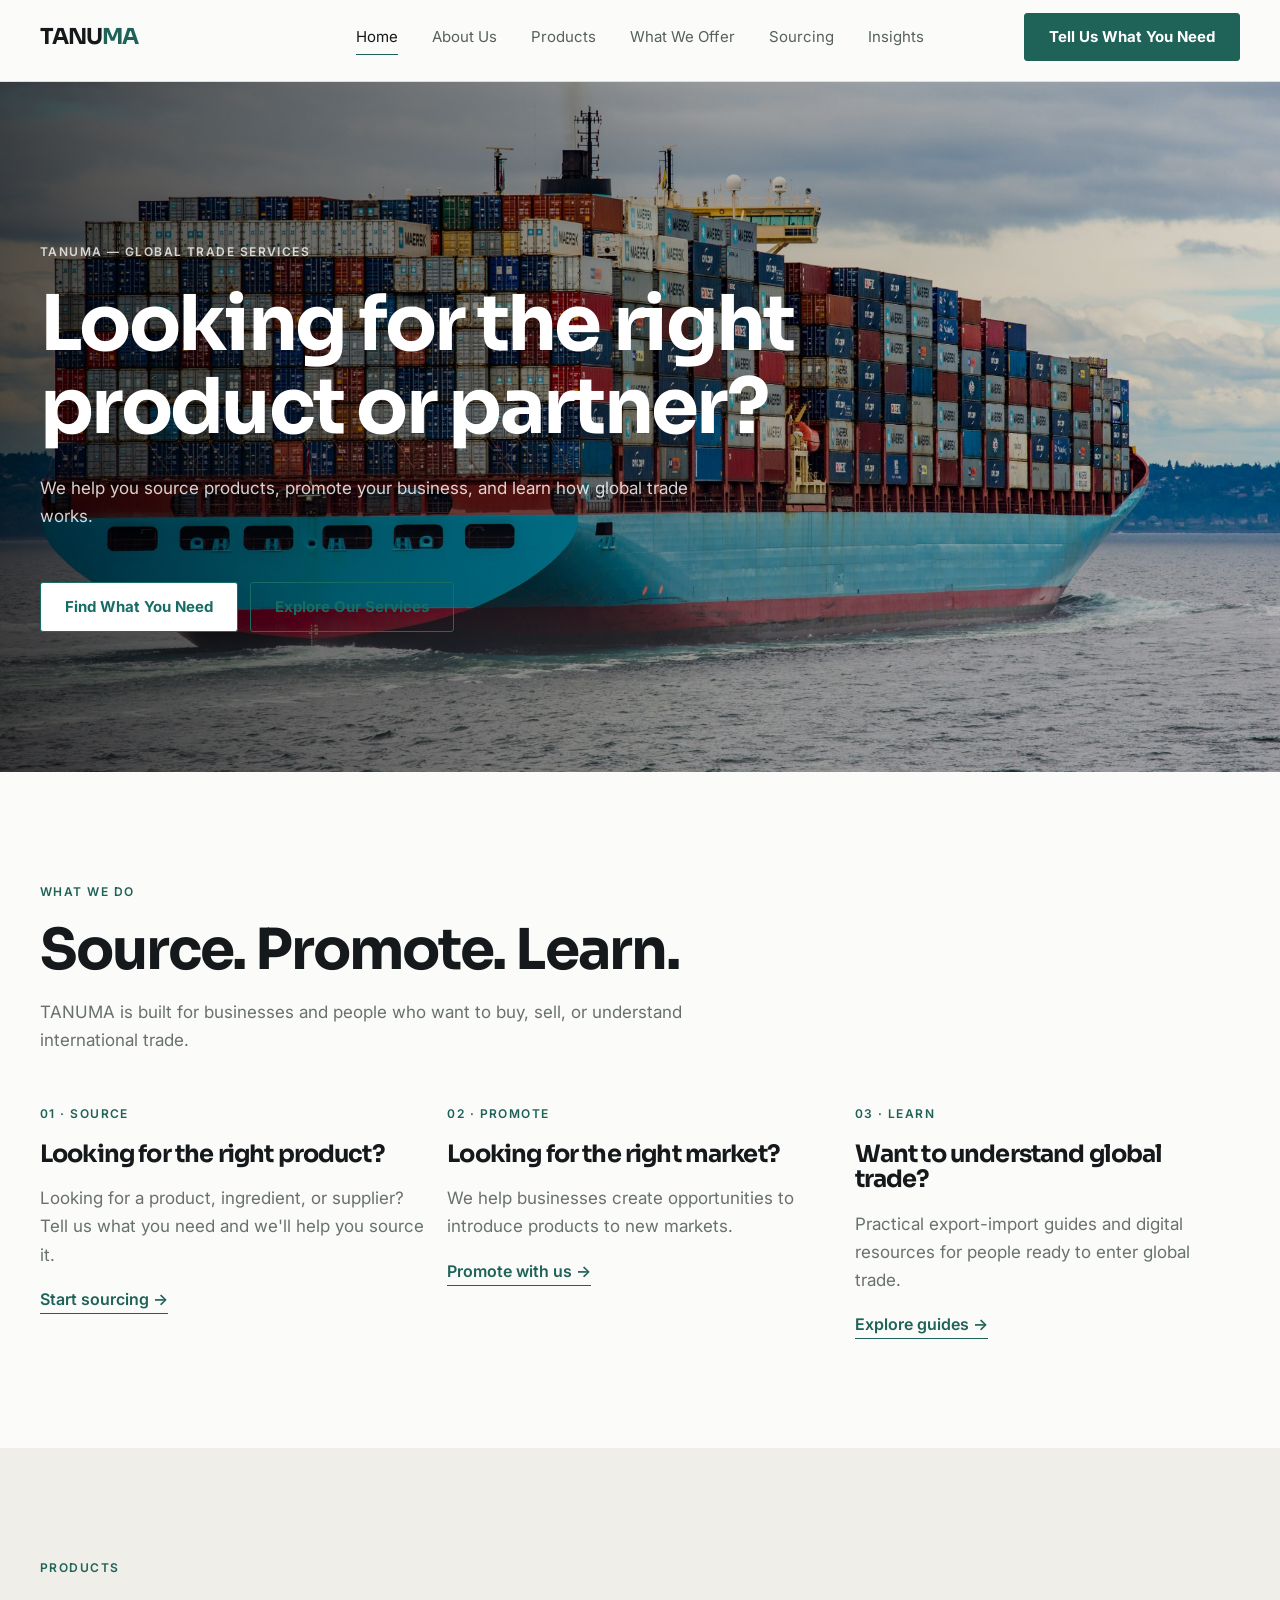
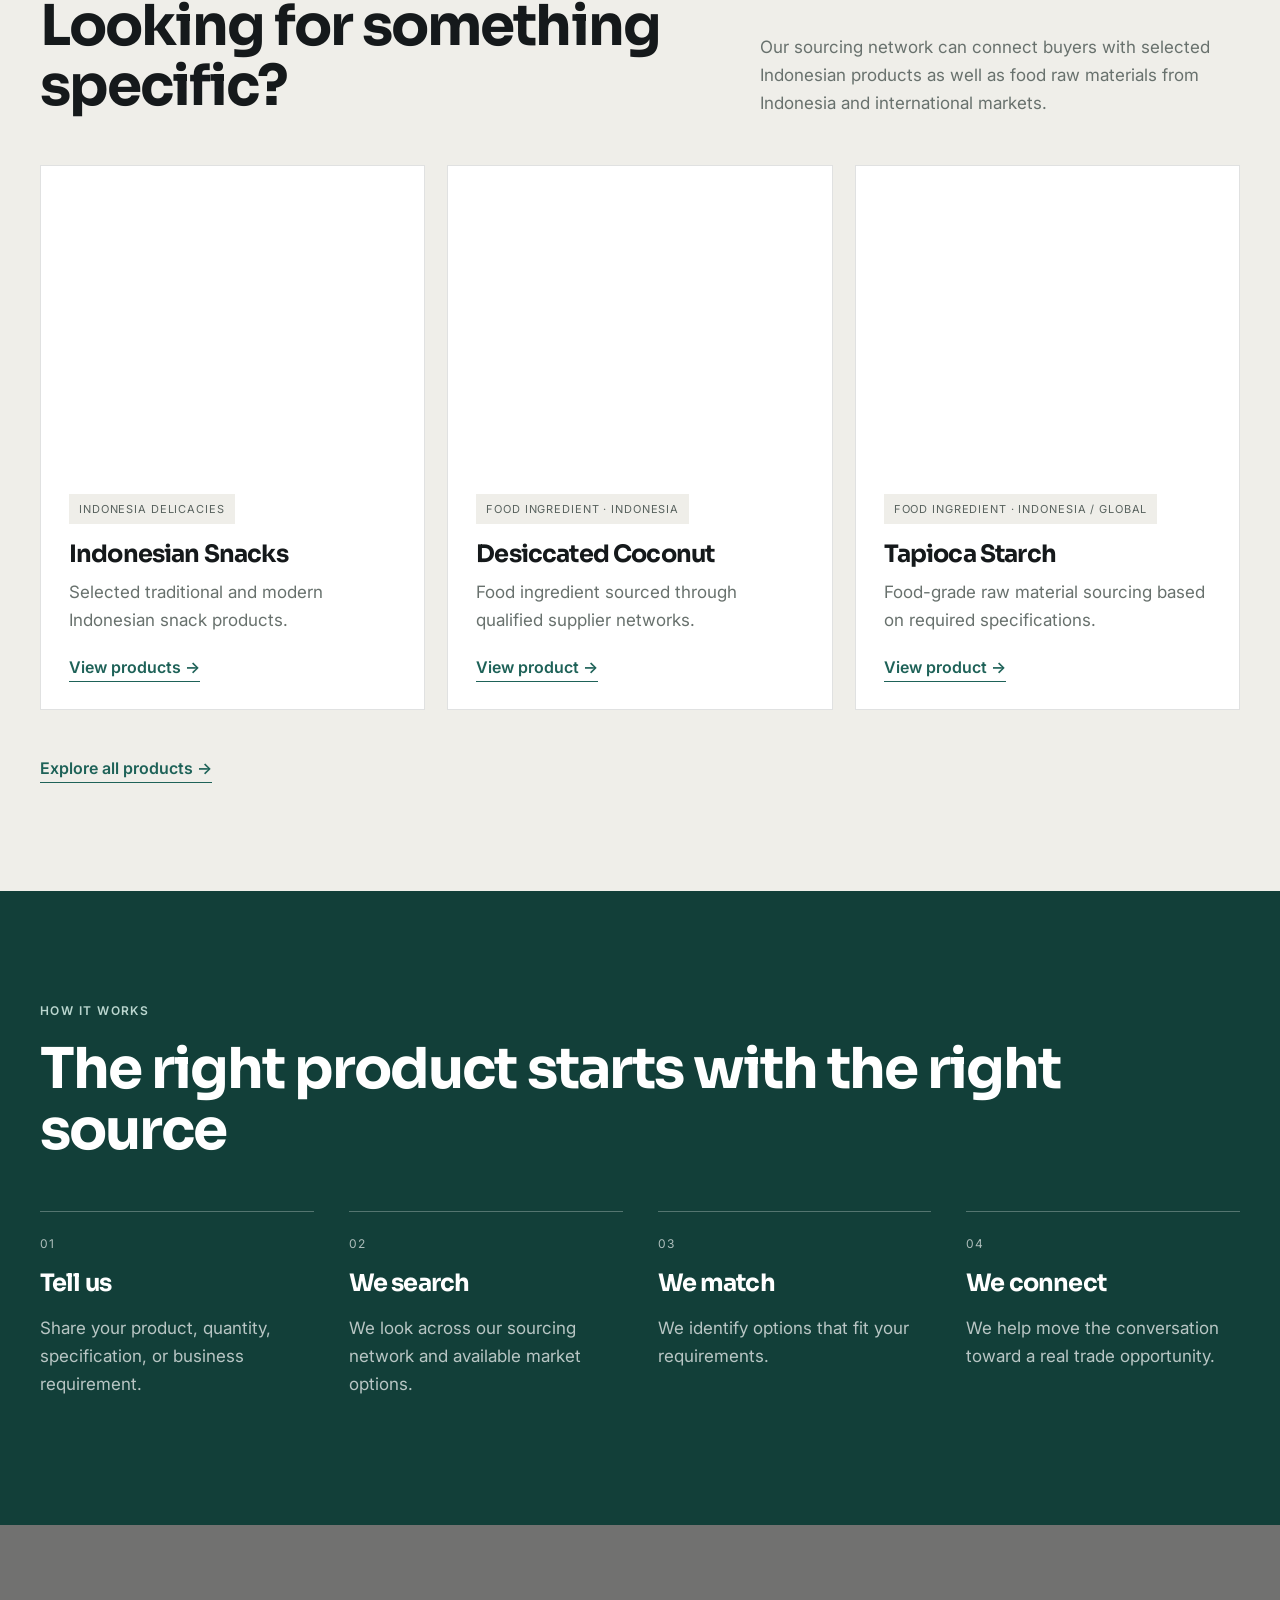
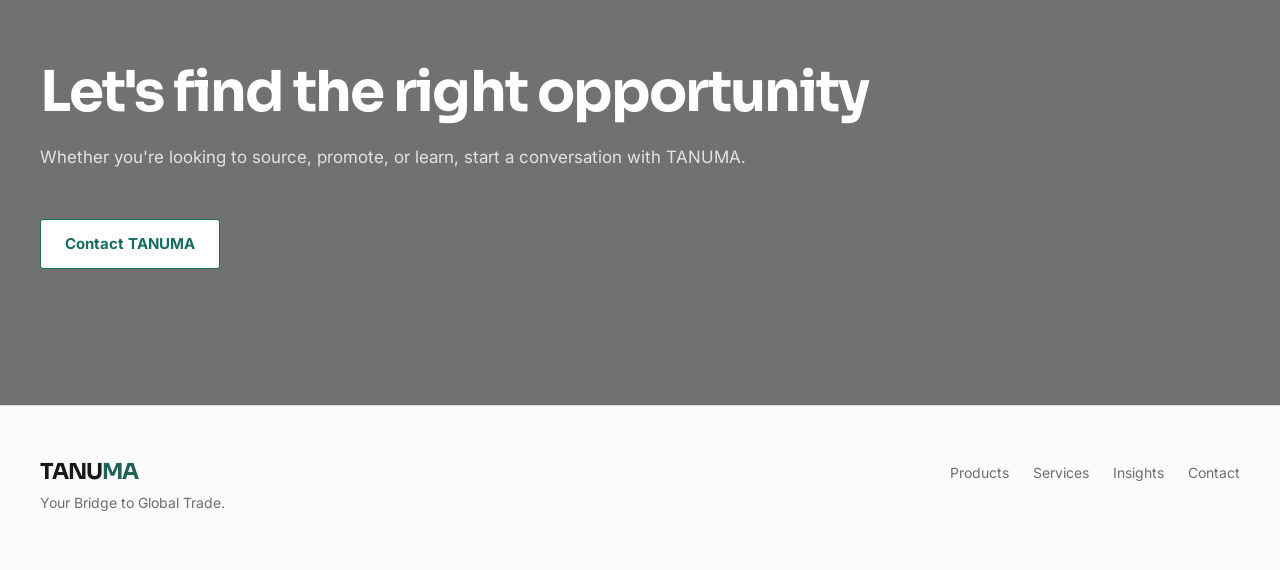
==== commit 656ef2fe: "Update index.html" ====
--- a/index.html
+++ b/index.html
@@ -688,33 +688,27 @@
 
 
 
-<!-- ========================================
-     FINAL CTA
-======================================== -->
+<!-- FINAL CTA -->
 
 <section
   class="cta"
-  style="background-image:url('background-image:url('https://images.unsplash.com/photo-1758599543152-a73184816eba?auto=format&fit=crop&fm=jpg&ixlib=rb-4.1.0&q=80&w=1800')')">
-  ::before
+  style="background-image:url('https://images.unsplash.com/photo-1758599543152-a73184816eba?auto=format&fit=crop&fm=jpg&ixlib=rb-4.1.0&q=80&w=1800')"
+>
 
   <div class="container cta-content">
-
 
     <h2>
       Let's find the right opportunity
     </h2>
-
 
     <p>
       Whether you're looking to source, promote,
       or learn, start a conversation with TANUMA.
     </p>
 
-
     <a class="btn btn-light" href="contact.html">
       Contact TANUMA
     </a>
-
 
   </div>
 
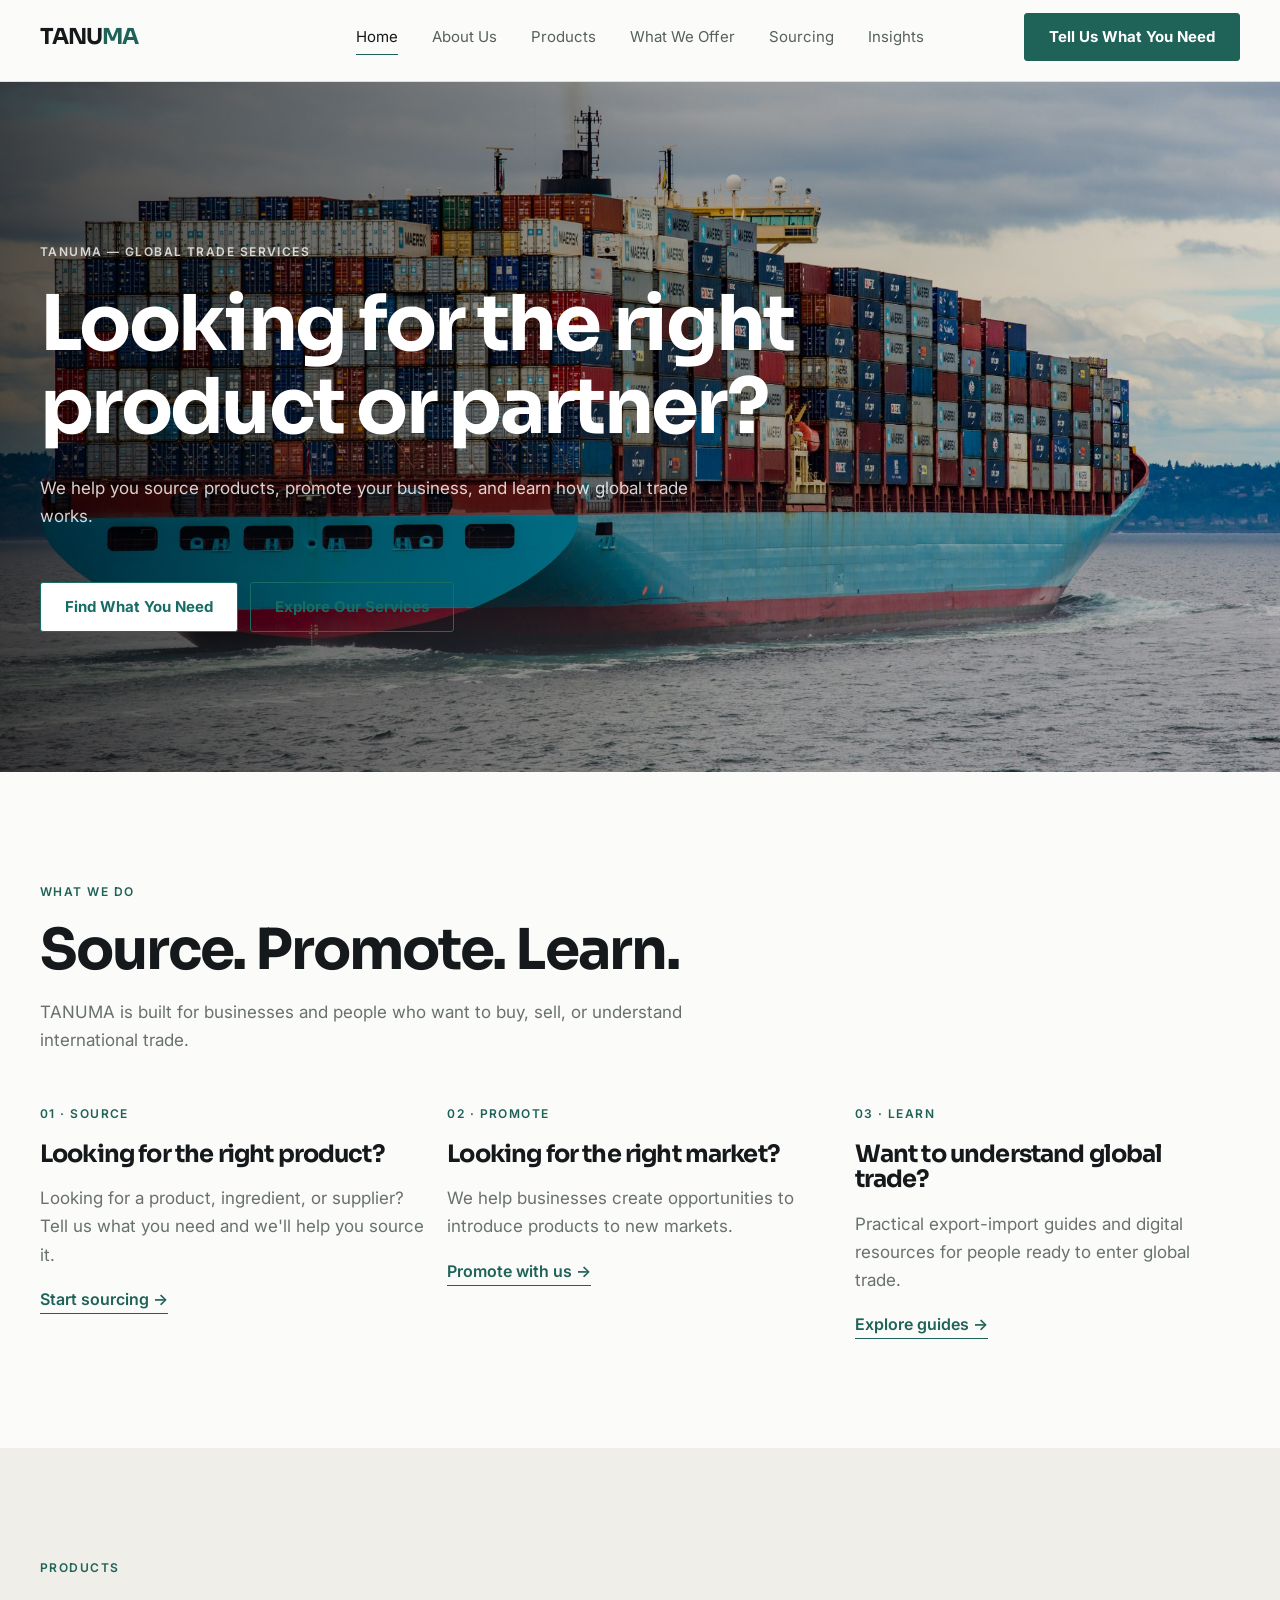
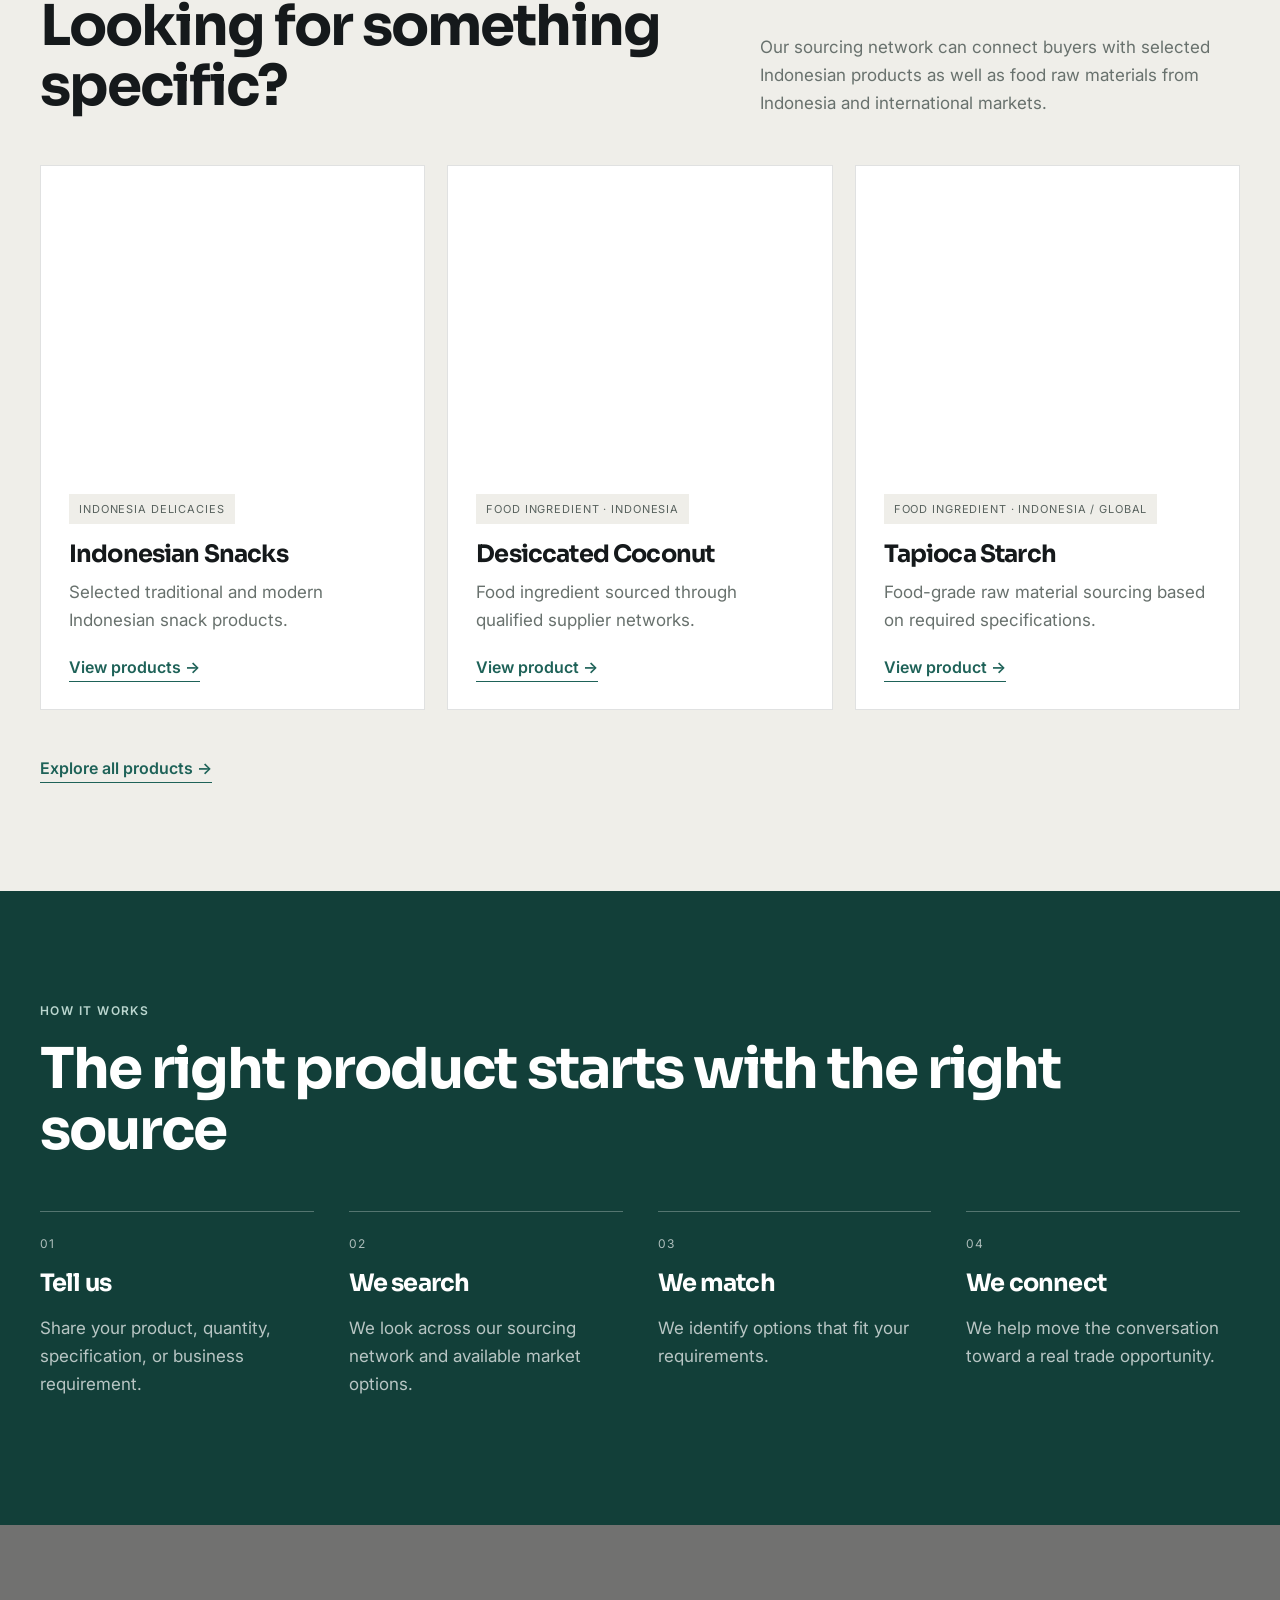
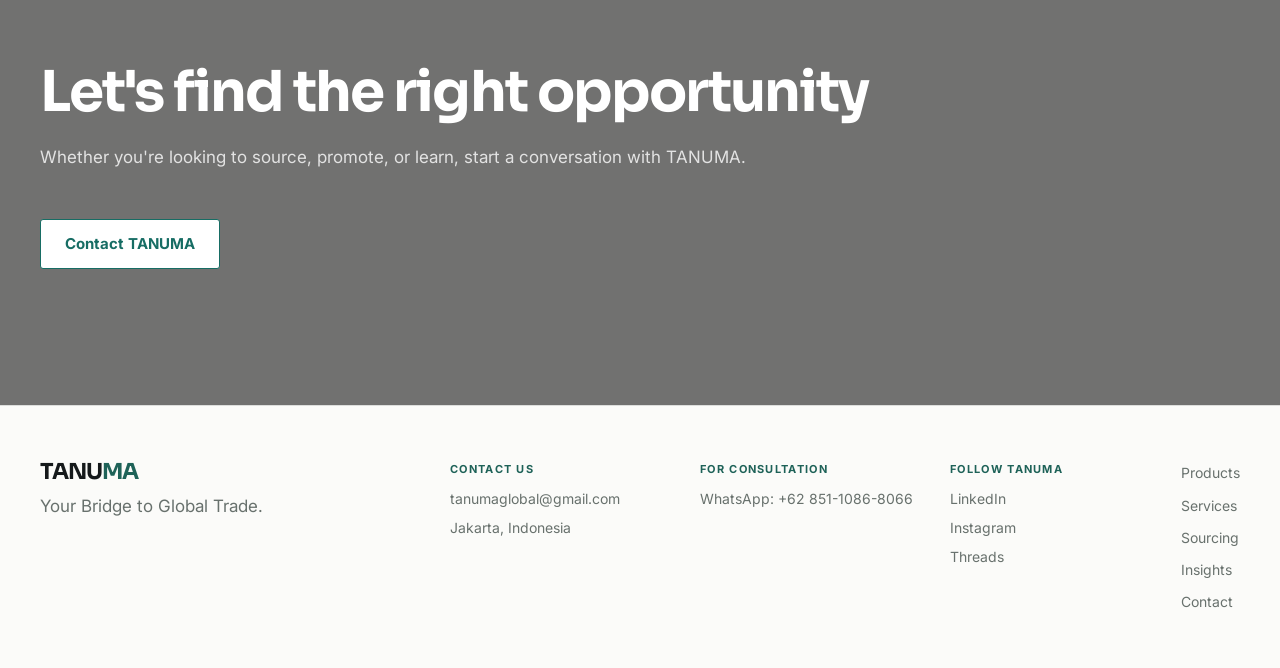
==== commit 38c019fa: "Update index.html" ====
--- a/index.html
+++ b/index.html
@@ -716,54 +716,143 @@
 
 
 
+
 <!-- ========================================
      FOOTER
 ======================================== -->
 
-<footer>
-
-  <div class="container footer-inner">
-
-
-    <div>
-
+<footer class="site-footer tanuma-footer">
+
+  <div class="container tanuma-footer-grid">
+
+
+    <!-- BRAND -->
+
+    <div class="tanuma-footer-brand">
 
       <div class="logo">
         TANU<span>MA</span>
       </div>
 
-
-      <p style="margin:8px 0 0;font-size:14px">
+      <p>
         Your Bridge to Global Trade.
       </p>
 
-
-    </div>
-
-
-
-    <div class="footer-links">
-
+    </div>
+
+
+
+    <!-- CONTACT INFORMATION -->
+
+    <div class="tanuma-footer-contact">
+
+
+      <!-- CONTACT US -->
+
+      <div class="tanuma-footer-block">
+
+        <strong>
+          Contact Us
+        </strong>
+
+        <a href="mailto:tanumaglobal@gmail.com">
+          tanumaglobal@gmail.com
+        </a>
+
+        <span>
+          Jakarta, Indonesia
+        </span>
+
+      </div>
+
+
+
+      <!-- FOR CONSULTATION -->
+
+      <div class="tanuma-footer-block">
+
+        <strong>
+          For Consultation
+        </strong>
+
+        <a
+          href="https://wa.me/6285110868066"
+          target="_blank"
+          rel="noopener"
+        >
+          WhatsApp: +62 851-1086-8066
+        </a>
+
+      </div>
+
+
+
+      <!-- SOCIAL MEDIA -->
+
+      <div class="tanuma-footer-block tanuma-footer-social">
+
+        <strong>
+          Follow TANUMA
+        </strong>
+
+        <div>
+
+          <a
+            href="https://www.linkedin.com/company/tanumaglobal/"
+            target="_blank"
+            rel="noopener"
+          >
+            LinkedIn
+          </a>
+
+          <a
+            href="https://www.instagram.com/tanumaglobal/"
+            target="_blank"
+            rel="noopener"
+          >
+            Instagram
+          </a>
+
+          <a
+            href="https://www.threads.net/@tanumaglobal"
+            target="_blank"
+            rel="noopener"
+          >
+            Threads
+          </a>
+
+        </div>
+
+      </div>
+
+
+    </div>
+
+
+
+    <!-- FOOTER NAVIGATION -->
+
+    <div class="tanuma-footer-links">
 
       <a href="products.html">
         Products
       </a>
 
-
       <a href="what-we-offer.html">
         Services
       </a>
 
+      <a href="sourcing.html">
+        Sourcing
+      </a>
 
       <a href="insights.html">
         Insights
       </a>
 
-
       <a href="contact.html">
         Contact
       </a>
-
 
     </div>
 
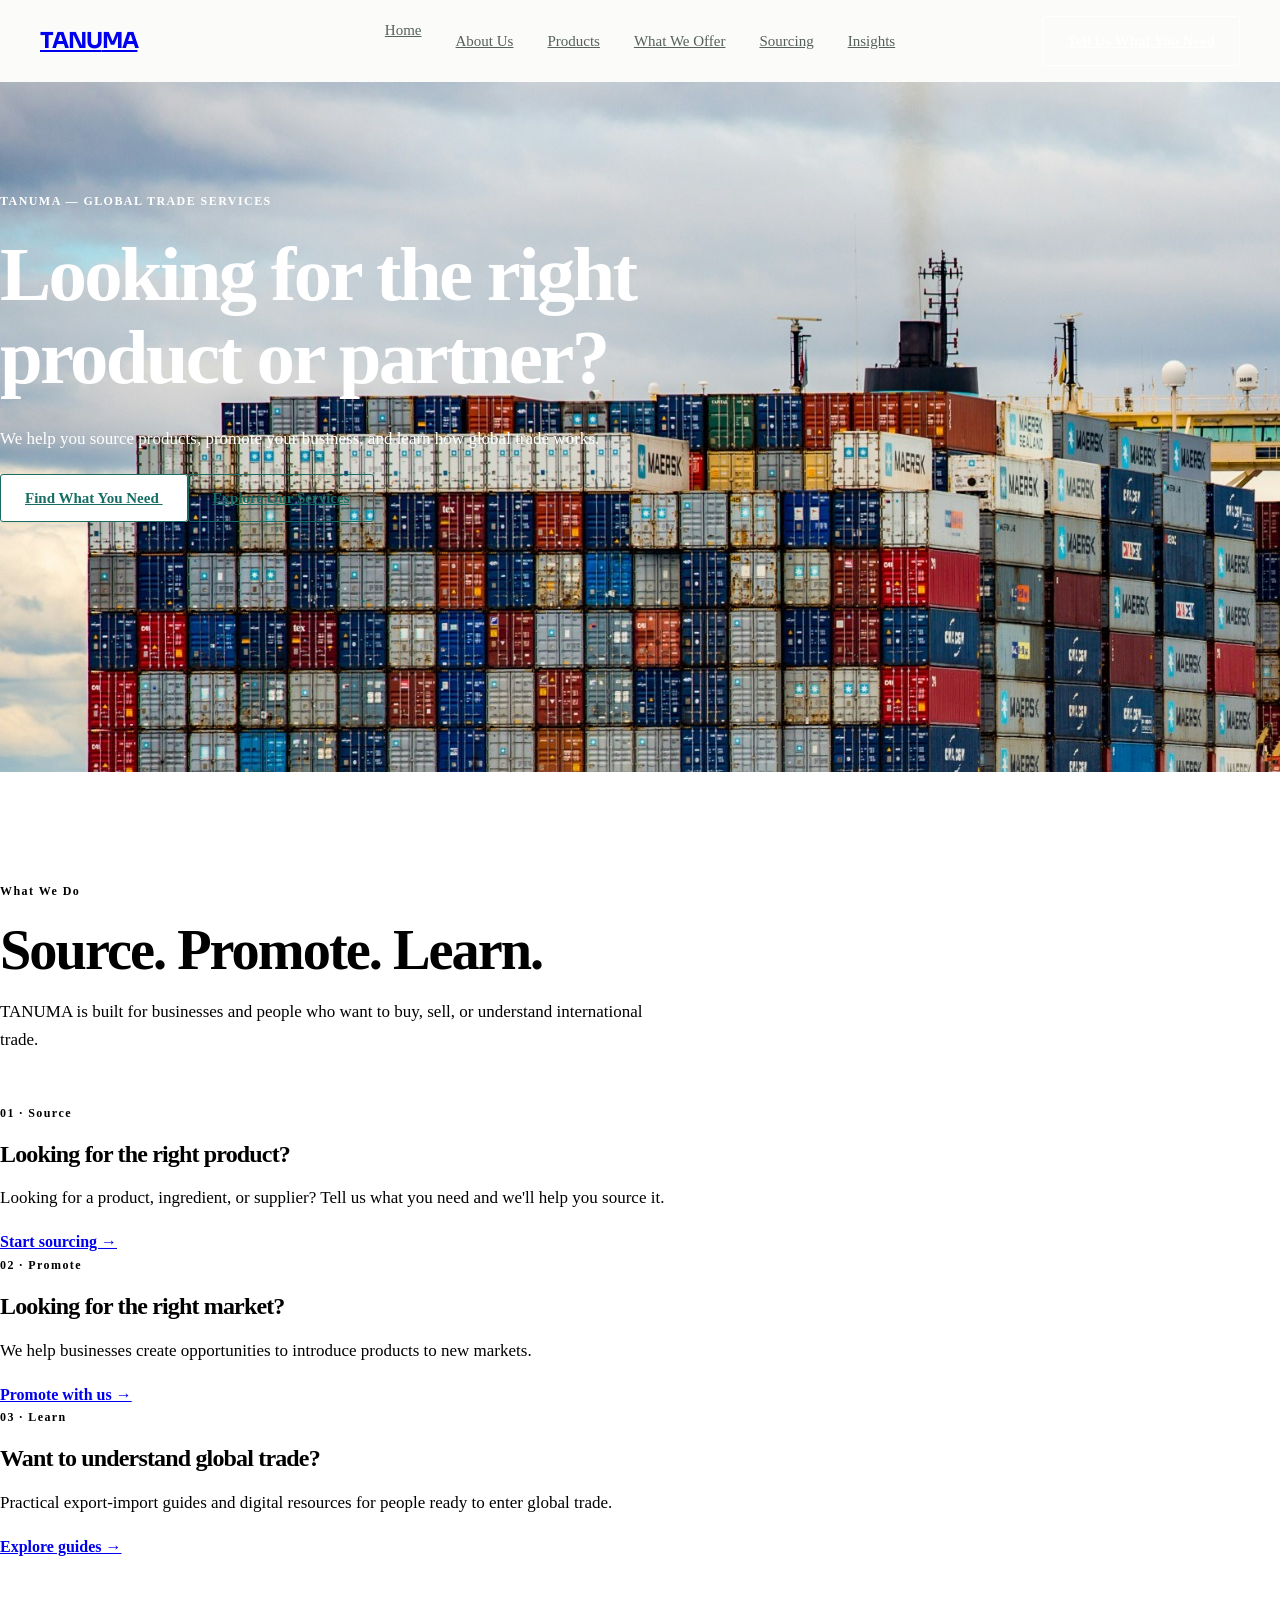
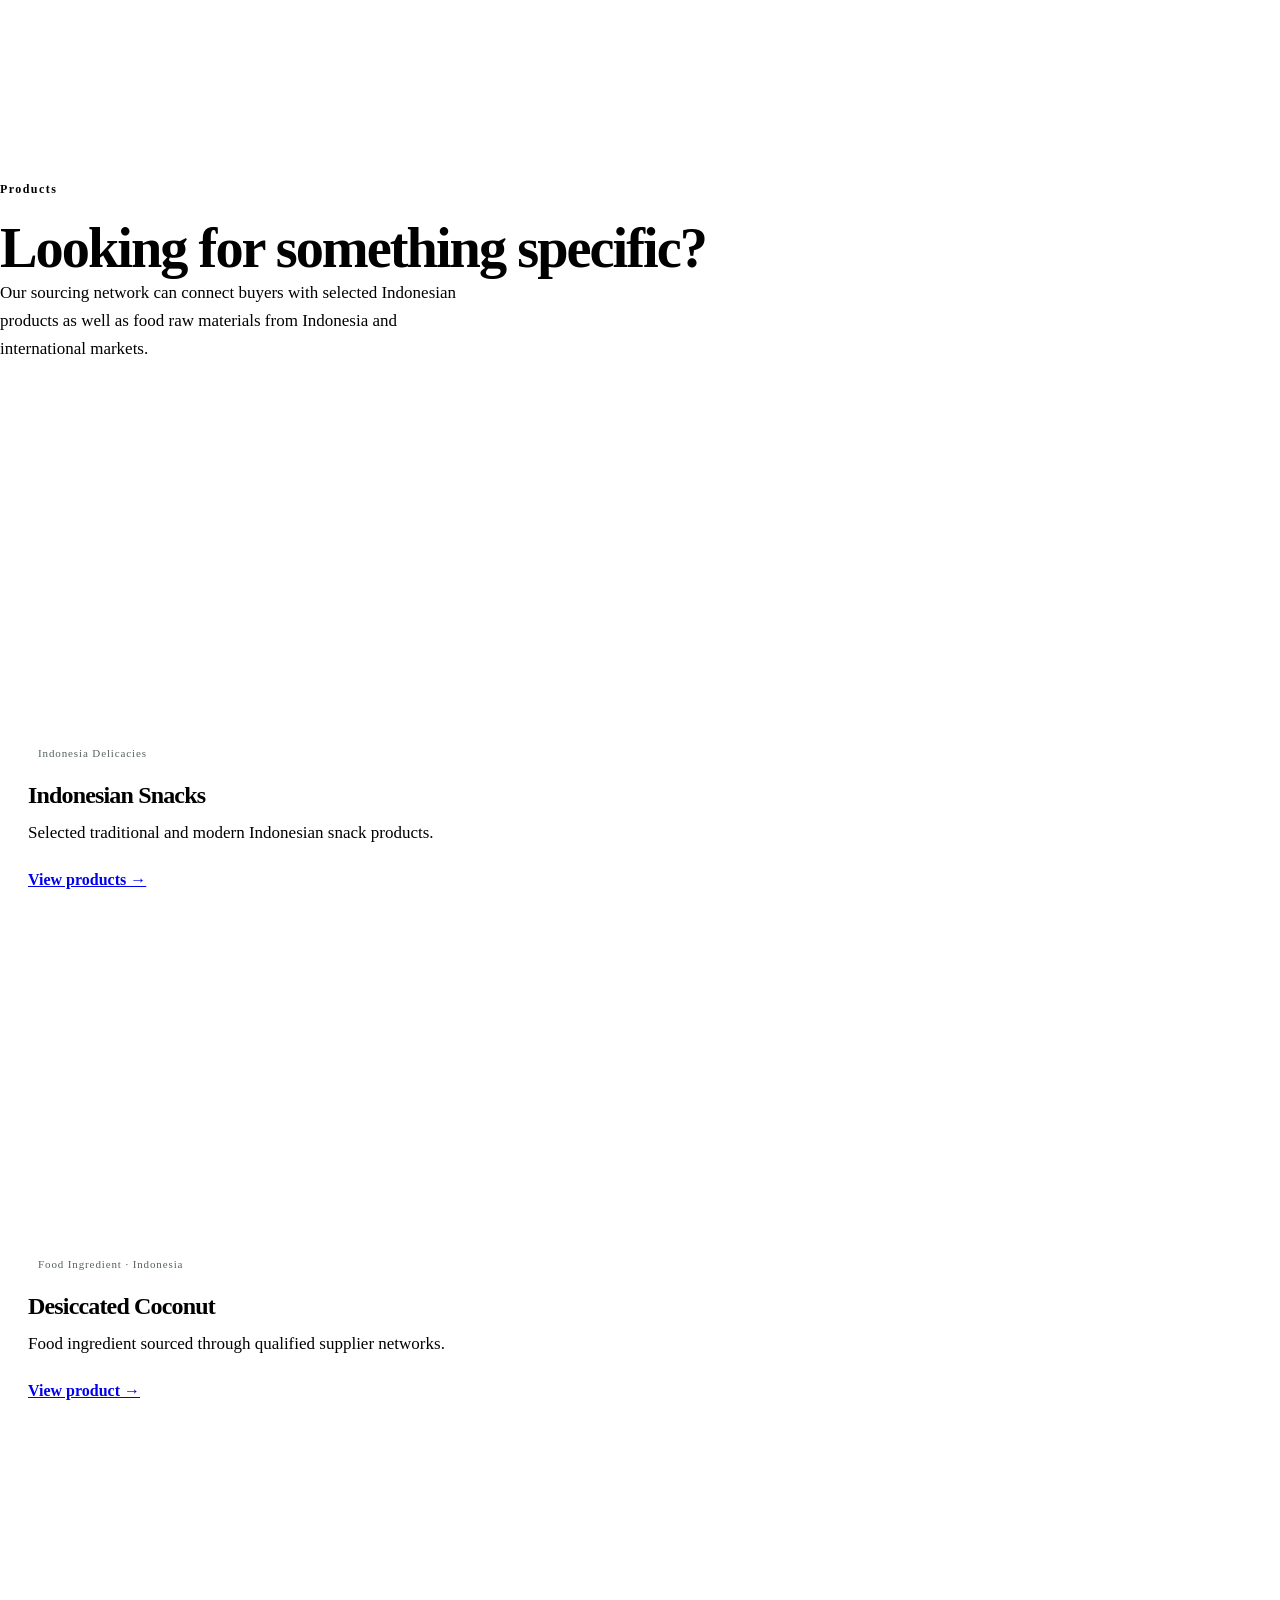
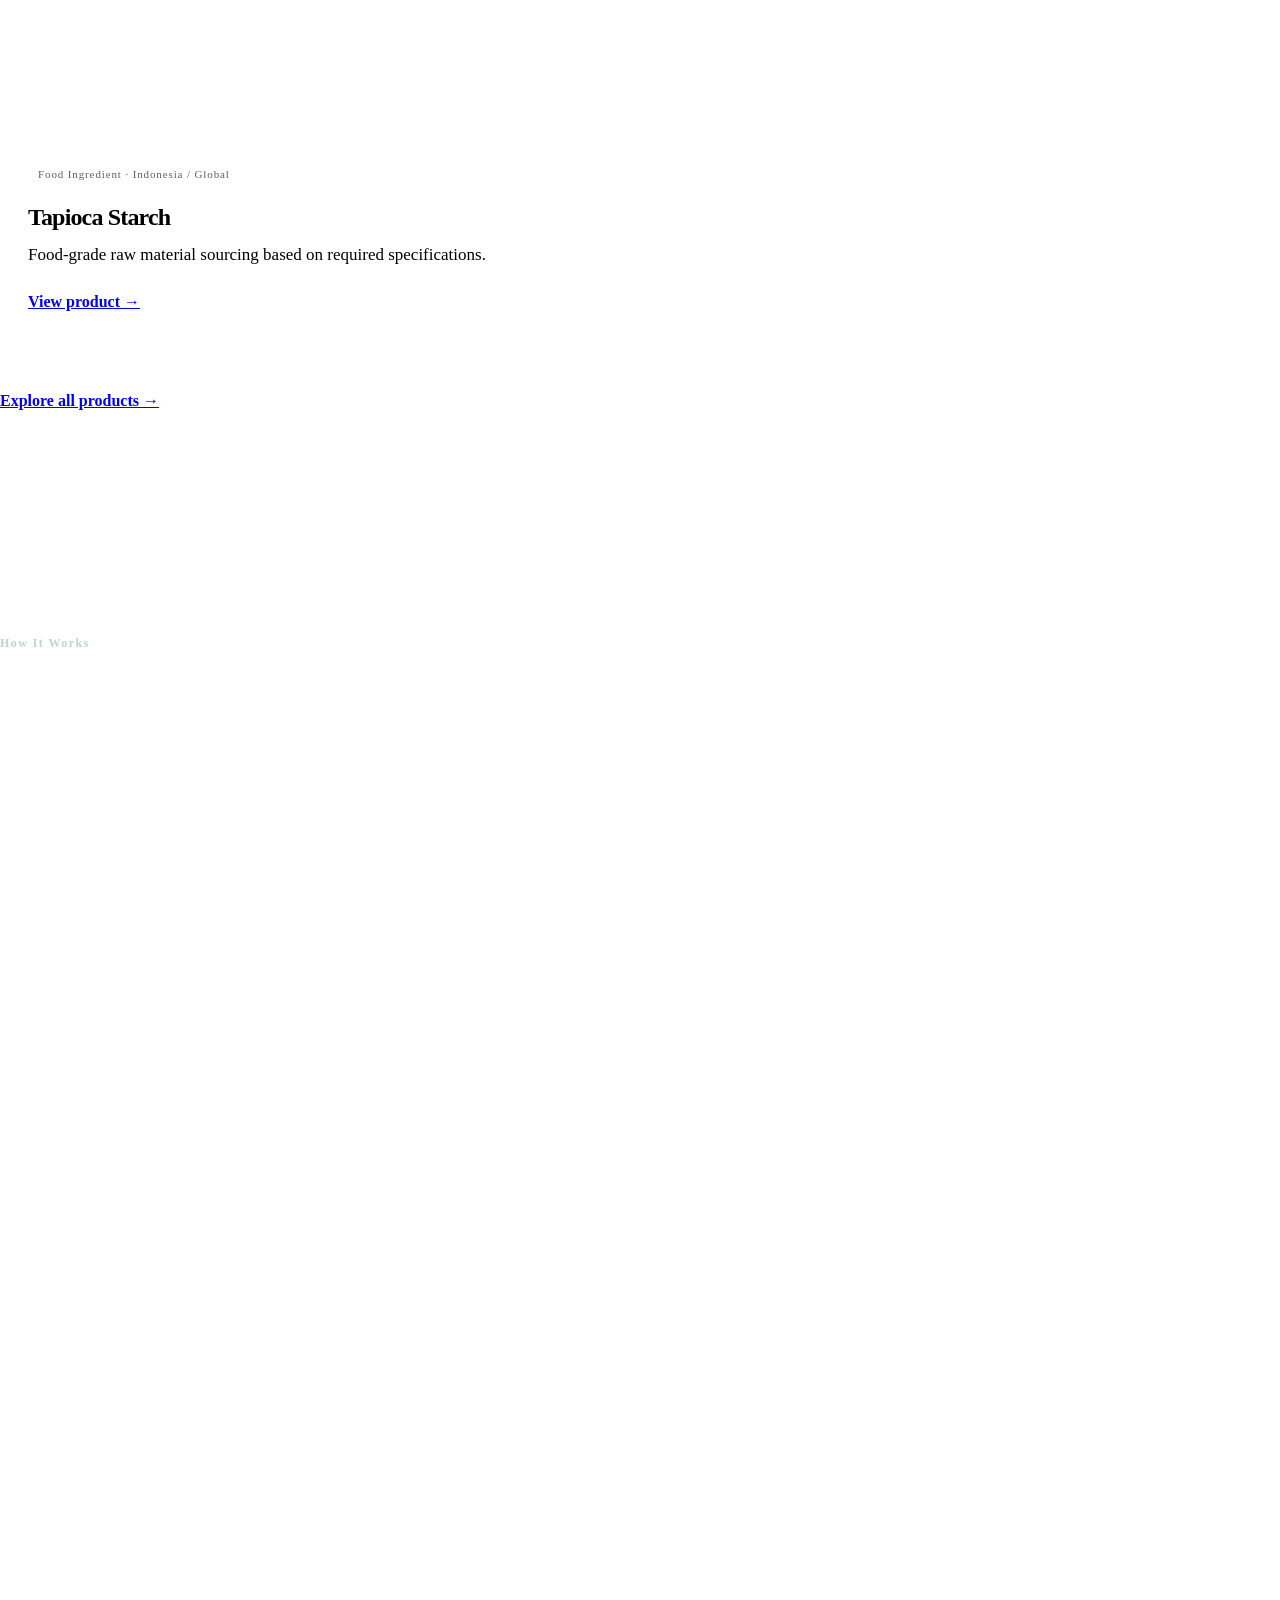
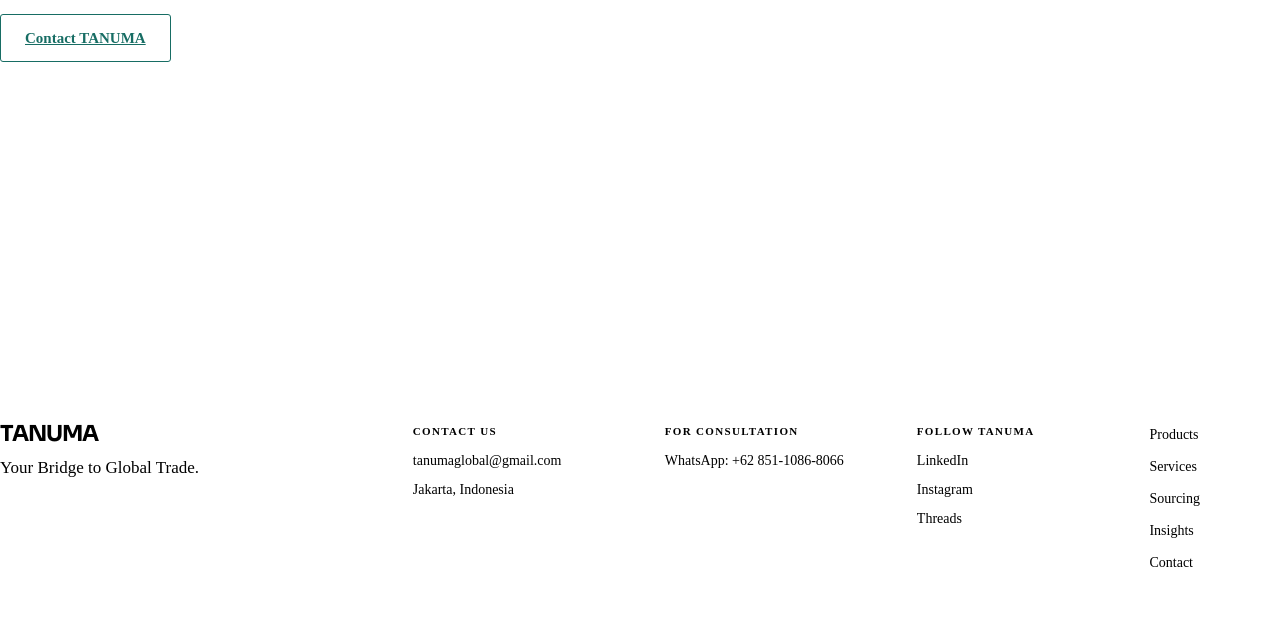
==== commit 50edd7df: "Update index.html" ====
--- a/index.html
+++ b/index.html
@@ -5,126 +5,59 @@
 <head>
 
   <meta charset="utf-8">
-  <meta name="viewport" content="width=device-width,initial-scale=1">
+  <meta name="viewport" content="width=device-width, initial-scale=1">
 
   <title>TANUMA — Your Bridge to Global Trade</title>
+
+  <meta
+    name="description"
+    content="TANUMA connects businesses with products, suppliers, markets, and practical global trade solutions."
+  >
 
   <!-- STYLESHEETS -->
 
   <link rel="stylesheet" href="styles.css">
   <link rel="stylesheet" href="site-standard.css">
 
-
-  <!-- HOMEPAGE + HAMBURGER STYLES -->
+  <!-- HOMEPAGE-SPECIFIC STYLES -->
 
   <style>
 
-    /* ========================================
-       RESPONSIVE HAMBURGER NAVIGATION
-    ======================================== */
-
-    .hamburger {
-      display: none;
-      flex-direction: column;
-      justify-content: center;
-      align-items: center;
-      gap: 5px;
-
-      width: 44px;
-      height: 44px;
-
-      padding: 0;
-      border: 0;
-      background: transparent;
-
-      cursor: pointer;
-      z-index: 1001;
-    }
-
-    .hamburger span {
-      display: block;
-
-      width: 24px;
-      height: 2px;
-
-      background: var(--ink);
-
-      transition:
-        transform 0.3s ease,
-        opacity 0.3s ease;
-    }
-
-
-    /* ========================================
-       MOBILE NAVIGATION
-    ======================================== */
-
-    @media (max-width: 850px) {
+    /*
+    ========================================
+    HOMEPAGE MOBILE ADJUSTMENTS
+    ========================================
+    */
+
+    @media (max-width: 900px) {
+
+      /*
+      Prevent the desktop CTA from
+      overlapping the logo on mobile.
+      */
+
+      .desktop-contact-btn {
+        display: none !important;
+      }
+
+      /*
+      Keep logo and hamburger
+      aligned horizontally.
+      */
 
       .nav-inner {
-        position: relative;
+        flex-wrap: nowrap;
+        gap: 16px;
       }
 
-      .hamburger {
-        display: flex;
+      .logo {
         flex-shrink: 0;
       }
 
-      .nav-cta {
-        display: none;
+      .menu-toggle {
+        flex-shrink: 0;
       }
 
-      .nav-links {
-        display: none;
-
-        position: absolute;
-
-        top: calc(100% + 1px);
-        left: 0;
-        right: 0;
-
-        flex-direction: column;
-        align-items: stretch;
-
-        gap: 0;
-
-        padding: 18px 24px 24px;
-
-        background: var(--paper);
-
-        border-top: 1px solid var(--line);
-
-        box-shadow: 0 15px 35px rgba(20, 23, 26, 0.08);
-
-        z-index: 1000;
-      }
-
-      .nav-links.open {
-        display: flex;
-      }
-
-      .nav-links a {
-        display: block;
-        padding: 14px 0;
-        font-size: 16px;
-      }
-
-      .nav-links a.active {
-        font-weight: 600;
-      }
-
-      .hamburger.active span:nth-child(1) {
-        transform: translateY(7px) rotate(45deg);
-      }
-
-      .hamburger.active span:nth-child(2) {
-        opacity: 0;
-      }
-
-      .hamburger.active span:nth-child(3) {
-        transform: translateY(-7px) rotate(-45deg);
-      }
-
     }
 
   </style>
@@ -135,888 +68,946 @@
 <body>
 
 
-
-<!-- ========================================
-     NAVIGATION
-======================================== -->
-
-<header class="nav">
-
-  <div class="nav-inner">
-
-
-    <a class="logo" href="index.html">
-      TANU<span>MA</span>
-    </a>
-
-
-    <nav class="nav-links" id="navLinks">
-
-      <a class="active" href="index.html">
-        Home
+  <!-- ========================================
+       NAVIGATION
+  ======================================== -->
+
+  <header class="nav">
+
+    <div class="nav-inner">
+
+
+      <!-- LOGO -->
+
+      <a class="logo" href="index.html">
+        TANU<span>MA</span>
       </a>
 
-      <a href="about.html">
-        About Us
+
+      <!-- NAVIGATION LINKS -->
+
+      <nav class="nav-links" id="navLinks">
+
+        <a class="active" href="index.html">
+          Home
+        </a>
+
+        <a href="about.html">
+          About Us
+        </a>
+
+        <a href="products.html">
+          Products
+        </a>
+
+        <a href="what-we-offer.html">
+          What We Offer
+        </a>
+
+        <a href="sourcing.html">
+          Sourcing
+        </a>
+
+        <a href="insights.html">
+          Insights
+        </a>
+
+
+        <!-- MOBILE CONTACT BUTTON -->
+
+        <a
+          class="mobile-contact-link"
+          href="contact.html"
+        >
+          Tell Us What You Need
+        </a>
+
+      </nav>
+
+
+      <!-- DESKTOP CONTACT BUTTON -->
+
+      <a
+        class="btn btn-primary desktop-contact-btn"
+        href="contact.html"
+      >
+        Tell Us What You Need
       </a>
 
-      <a href="products.html">
-        Products
+
+      <!-- MOBILE HAMBURGER BUTTON -->
+
+      <button
+        class="menu-toggle"
+        id="menuToggle"
+        type="button"
+        aria-label="Open navigation menu"
+        aria-expanded="false"
+        aria-controls="navLinks"
+      >
+
+        <span></span>
+        <span></span>
+        <span></span>
+
+      </button>
+
+
+    </div>
+
+  </header>
+
+
+
+  <!-- ========================================
+       HERO / HOMEPAGE HEADLINE
+  ======================================== -->
+
+  <section
+    class="hero"
+    style="background-image: url('images/homepage-headline.jpg')"
+  >
+
+    <div class="container hero-content">
+
+
+      <div class="eyebrow">
+        TANUMA — GLOBAL TRADE SERVICES
+      </div>
+
+
+      <h1>
+        Looking for the right product or partner?
+      </h1>
+
+
+      <p>
+        We help you source products, promote your business,
+        and learn how global trade works.
+      </p>
+
+
+      <div class="hero-actions">
+
+        <a
+          class="btn btn-light"
+          href="sourcing.html"
+        >
+          Find What You Need
+        </a>
+
+
+        <a
+          class="btn btn-outline"
+          href="what-we-offer.html"
+        >
+          Explore Our Services
+        </a>
+
+      </div>
+
+
+    </div>
+
+  </section>
+
+
+
+  <!-- ========================================
+       WHAT WE DO
+  ======================================== -->
+
+  <section class="section">
+
+    <div class="container">
+
+
+      <div class="kicker">
+        What We Do
+      </div>
+
+
+      <h2>
+        Source. Promote. Learn.
+      </h2>
+
+
+      <p class="lead">
+        TANUMA is built for businesses and people who want
+        to buy, sell, or understand international trade.
+      </p>
+
+
+      <div
+        class="grid-3"
+        style="margin-top: 50px"
+      >
+
+
+        <!-- SOURCE -->
+
+        <div>
+
+          <div class="kicker">
+            01 · Source
+          </div>
+
+
+          <h3>
+            Looking for the right product?
+          </h3>
+
+
+          <p>
+            Looking for a product, ingredient, or supplier?
+            Tell us what you need and we'll help you source it.
+          </p>
+
+
+          <a
+            class="text-link"
+            href="sourcing.html"
+          >
+            Start sourcing →
+          </a>
+
+        </div>
+
+
+
+        <!-- PROMOTE -->
+
+        <div>
+
+          <div class="kicker">
+            02 · Promote
+          </div>
+
+
+          <h3>
+            Looking for the right market?
+          </h3>
+
+
+          <p>
+            We help businesses create opportunities to
+            introduce products to new markets.
+          </p>
+
+
+          <a
+            class="text-link"
+            href="what-we-offer.html#promote"
+          >
+            Promote with us →
+          </a>
+
+        </div>
+
+
+
+        <!-- LEARN -->
+
+        <div>
+
+          <div class="kicker">
+            03 · Learn
+          </div>
+
+
+          <h3>
+            Want to understand global trade?
+          </h3>
+
+
+          <p>
+            Practical export-import guides and digital
+            resources for people ready to enter global trade.
+          </p>
+
+
+          <a
+            class="text-link"
+            href="insights.html#guides"
+          >
+            Explore guides →
+          </a>
+
+        </div>
+
+
+      </div>
+
+    </div>
+
+  </section>
+
+
+
+  <!-- ========================================
+       PRODUCTS
+  ======================================== -->
+
+  <section class="section section-stone">
+
+    <div class="container">
+
+
+      <div class="intro">
+
+
+        <div>
+
+          <div class="kicker">
+            Products
+          </div>
+
+
+          <h2>
+            Looking for something specific?
+          </h2>
+
+        </div>
+
+
+        <p>
+          Our sourcing network can connect buyers with
+          selected Indonesian products as well as food
+          raw materials from Indonesia and international markets.
+        </p>
+
+
+      </div>
+
+
+
+      <div class="grid-3">
+
+
+        <!-- INDONESIAN SNACKS -->
+
+        <div class="card">
+
+
+          <div
+            class="card-img"
+            style="background-image: url('https://images.unsplash.com/photo-1566478989037-eec170784d0b?auto=format&fit=crop&w=1200&q=85')"
+          >
+          </div>
+
+
+          <div class="card-body">
+
+
+            <span class="tag">
+              Indonesia Delicacies
+            </span>
+
+
+            <h3 style="margin-top: 18px">
+              Indonesian Snacks
+            </h3>
+
+
+            <p>
+              Selected traditional and modern Indonesian
+              snack products.
+            </p>
+
+
+            <a
+              class="text-link"
+              href="products.html"
+            >
+              View products →
+            </a>
+
+
+          </div>
+
+
+        </div>
+
+
+
+        <!-- DESICCATED COCONUT -->
+
+        <div class="card">
+
+
+          <div
+            class="card-img"
+            style="background-image: url('https://images.unsplash.com/photo-1526318472351-c75fcf070305?auto=format&fit=crop&w=1200&q=85')"
+          >
+          </div>
+
+
+          <div class="card-body">
+
+
+            <span class="tag">
+              Food Ingredient · Indonesia
+            </span>
+
+
+            <h3 style="margin-top: 18px">
+              Desiccated Coconut
+            </h3>
+
+
+            <p>
+              Food ingredient sourced through qualified
+              supplier networks.
+            </p>
+
+
+            <a
+              class="text-link"
+              href="product-desiccated-coconut.html"
+            >
+              View product →
+            </a>
+
+
+          </div>
+
+
+        </div>
+
+
+
+        <!-- TAPIOCA STARCH -->
+
+        <div class="card">
+
+
+          <div
+            class="card-img"
+            style="background-image: url('https://images.unsplash.com/photo-1447933601403-0c6688de566e?auto=format&fit=crop&w=1200&q=85')"
+          >
+          </div>
+
+
+          <div class="card-body">
+
+
+            <span class="tag">
+              Food Ingredient · Indonesia / Global
+            </span>
+
+
+            <h3 style="margin-top: 18px">
+              Tapioca Starch
+            </h3>
+
+
+            <p>
+              Food-grade raw material sourcing based on
+              required specifications.
+            </p>
+
+
+            <a
+              class="text-link"
+              href="product-tapioca-starch.html"
+            >
+              View product →
+            </a>
+
+
+          </div>
+
+
+        </div>
+
+
+      </div>
+
+
+
+      <!-- ALL PRODUCTS LINK -->
+
+      <div style="margin-top: 45px">
+
+        <a
+          class="text-link"
+          href="products.html"
+        >
+          Explore all products →
+        </a>
+
+      </div>
+
+
+    </div>
+
+  </section>
+
+
+
+  <!-- ========================================
+       HOW IT WORKS
+  ======================================== -->
+
+  <section class="dark section">
+
+    <div class="container">
+
+
+      <div
+        class="kicker"
+        style="color: #bad6cf"
+      >
+        How It Works
+      </div>
+
+
+      <h2 style="color: #fff">
+        The right product starts with the right source
+      </h2>
+
+
+
+      <div class="steps">
+
+
+        <!-- STEP 01 -->
+
+        <div class="step">
+
+          <div class="step-no">
+            01
+          </div>
+
+
+          <h3>
+            Tell us
+          </h3>
+
+
+          <p>
+            Share your product, quantity, specification,
+            or business requirement.
+          </p>
+
+        </div>
+
+
+
+        <!-- STEP 02 -->
+
+        <div class="step">
+
+          <div class="step-no">
+            02
+          </div>
+
+
+          <h3>
+            We search
+          </h3>
+
+
+          <p>
+            We look across our sourcing network and
+            available market options.
+          </p>
+
+        </div>
+
+
+
+        <!-- STEP 03 -->
+
+        <div class="step">
+
+          <div class="step-no">
+            03
+          </div>
+
+
+          <h3>
+            We match
+          </h3>
+
+
+          <p>
+            We identify options that fit your requirements.
+          </p>
+
+        </div>
+
+
+
+        <!-- STEP 04 -->
+
+        <div class="step">
+
+          <div class="step-no">
+            04
+          </div>
+
+
+          <h3>
+            We connect
+          </h3>
+
+
+          <p>
+            We help move the conversation toward
+            a real trade opportunity.
+          </p>
+
+        </div>
+
+
+      </div>
+
+    </div>
+
+  </section>
+
+
+
+  <!-- ========================================
+       FINAL CTA
+  ======================================== -->
+
+  <section
+    class="cta"
+    style="background-image: url('https://images.unsplash.com/photo-1758599543152-a73184816eba?auto=format&fit=crop&fm=jpg&ixlib=rb-4.1.0&q=80&w=1800')"
+  >
+
+    <div class="container cta-content">
+
+
+      <h2>
+        Let's find the right opportunity
+      </h2>
+
+
+      <p>
+        Whether you're looking to source, promote,
+        or learn, start a conversation with TANUMA.
+      </p>
+
+
+      <a
+        class="btn btn-light"
+        href="contact.html"
+      >
+        Contact TANUMA
       </a>
 
-      <a href="what-we-offer.html">
-        What We Offer
-      </a>
-
-      <a href="sourcing.html">
-        Sourcing
-      </a>
-
-      <a href="insights.html">
-        Insights
-      </a>
-
-    </nav>
-
-
-    <a class="btn btn-primary nav-cta" href="contact.html">
-      Tell Us What You Need
-    </a>
-
-
-    <!-- HAMBURGER BUTTON -->
-
-    <button
-      class="hamburger"
-      id="hamburger"
-      type="button"
-      aria-label="Open navigation menu"
-      aria-expanded="false"
-      aria-controls="navLinks"
-    >
-
-      <span></span>
-      <span></span>
-      <span></span>
-
-    </button>
-
-
-  </div>
-
-</header>
-
-
-
-<!-- ========================================
-     HERO / HOMEPAGE HEADLINE
-======================================== -->
-
-<section
-  class="hero"
-  style="background-image:url('images/homepage-headline.jpg')"
->
-
-  <div class="container hero-content">
-
-
-    <div class="eyebrow">
-      TANUMA — GLOBAL TRADE SERVICES
+
     </div>
 
-
-    <h1>
-      Looking for the right product or partner?
-    </h1>
-
-
-    <p>
-      We help you source products, promote your business,
-      and learn how global trade works.
-    </p>
-
-
-    <div class="hero-actions">
-
-
-      <a class="btn btn-light" href="sourcing.html">
-        Find What You Need
-      </a>
-
-
-      <a class="btn btn-outline" href="what-we-offer.html">
-        Explore Our Services
-      </a>
-
-
-    </div>
-
-
-  </div>
-
-</section>
-
-
-
-<!-- ========================================
-     WHAT WE DO
-======================================== -->
-
-<section class="section">
-
-  <div class="container">
-
-
-    <div class="kicker">
-      What We Do
-    </div>
-
-
-    <h2>
-      Source. Promote. Learn.
-    </h2>
-
-
-    <p class="lead">
-      TANUMA is built for businesses and people who want
-      to buy, sell, or understand international trade.
-    </p>
-
-
-    <div class="grid-3" style="margin-top:50px">
-
-
-      <!-- SOURCE -->
-
-      <div>
-
-        <div class="kicker">
-          01 · Source
-        </div>
-
-
-        <h3>
-          Looking for the right product?
-        </h3>
+  </section>
+
+
+
+  <!-- ========================================
+       FOOTER
+  ======================================== -->
+
+  <footer class="site-footer tanuma-footer">
+
+    <div class="container tanuma-footer-grid">
+
+
+      <!-- BRAND -->
+
+      <div class="tanuma-footer-brand">
+
+        <div class="logo">
+          TANU<span>MA</span>
+        </div>
 
 
         <p>
-          Looking for a product, ingredient, or supplier?
-          Tell us what you need and we'll help you source it.
+          Your Bridge to Global Trade.
         </p>
 
-
-        <a class="text-link" href="sourcing.html">
-          Start sourcing →
-        </a>
-
-      </div>
-
-
-
-      <!-- PROMOTE -->
-
-      <div>
-
-        <div class="kicker">
-          02 · Promote
-        </div>
-
-
-        <h3>
-          Looking for the right market?
-        </h3>
-
-
-        <p>
-          We help businesses create opportunities to
-          introduce products to new markets.
-        </p>
-
-
-        <a class="text-link" href="what-we-offer.html#promote">
-          Promote with us →
-        </a>
-
-      </div>
-
-
-
-      <!-- LEARN -->
-
-      <div>
-
-        <div class="kicker">
-          03 · Learn
-        </div>
-
-
-        <h3>
-          Want to understand global trade?
-        </h3>
-
-
-        <p>
-          Practical export-import guides and digital
-          resources for people ready to enter global trade.
-        </p>
-
-
-        <a class="text-link" href="insights.html#guides">
-          Explore guides →
-        </a>
-
-      </div>
-
-
-    </div>
-
-  </div>
-
-</section>
-
-
-
-<!-- ========================================
-     PRODUCTS
-======================================== -->
-
-<section class="section section-stone">
-
-  <div class="container">
-
-
-    <div class="intro">
-
-
-      <div>
-
-        <div class="kicker">
-          Products
-        </div>
-
-
-        <h2>
-          Looking for something specific?
-        </h2>
-
-      </div>
-
-
-      <p>
-        Our sourcing network can connect buyers with
-        selected Indonesian products as well as food
-        raw materials from Indonesia and international markets.
-      </p>
-
-
-    </div>
-
-
-
-    <div class="grid-3">
-
-
-      <!-- INDONESIAN SNACKS -->
-
-      <div class="card">
-
-
-        <div
-          class="card-img"
-          style="background-image:url('https://images.unsplash.com/photo-1566478989037-eec170784d0b?auto=format&fit=crop&w=1200&q=85')"
-        >
-        </div>
-
-
-        <div class="card-body">
-
-
-          <span class="tag">
-            Indonesia Delicacies
+      </div>
+
+
+
+      <!-- CONTACT INFORMATION -->
+
+      <div class="tanuma-footer-contact">
+
+
+        <!-- CONTACT US -->
+
+        <div class="tanuma-footer-block">
+
+          <strong>
+            Contact Us
+          </strong>
+
+
+          <a href="mailto:tanumaglobal@gmail.com">
+            tanumaglobal@gmail.com
+          </a>
+
+
+          <span>
+            Jakarta, Indonesia
           </span>
 
-
-          <h3 style="margin-top:18px">
-            Indonesian Snacks
-          </h3>
-
-
-          <p>
-            Selected traditional and modern Indonesian
-            snack products.
-          </p>
-
-
-          <a class="text-link" href="products.html">
-            View products →
-          </a>
-
-
-        </div>
-
-
-      </div>
-
-
-
-      <!-- DESICCATED COCONUT -->
-
-      <div class="card">
-
-
-        <div
-          class="card-img"
-          style="background-image:url('https://images.unsplash.com/photo-1526318472351-c75fcf070305?auto=format&fit=crop&w=1200&q=85')"
-        >
-        </div>
-
-
-        <div class="card-body">
-
-
-          <span class="tag">
-            Food Ingredient · Indonesia
-          </span>
-
-
-          <h3 style="margin-top:18px">
-            Desiccated Coconut
-          </h3>
-
-
-          <p>
-            Food ingredient sourced through qualified
-            supplier networks.
-          </p>
-
-
-          <a class="text-link" href="product-desiccated-coconut.html">
-            View product →
-          </a>
-
-
-        </div>
-
-
-      </div>
-
-
-
-      <!-- TAPIOCA STARCH -->
-
-      <div class="card">
-
-
-        <div
-          class="card-img"
-          style="background-image:url('https://images.unsplash.com/photo-1447933601403-0c6688de566e?auto=format&fit=crop&w=1200&q=85')"
-        >
-        </div>
-
-
-        <div class="card-body">
-
-
-          <span class="tag">
-            Food Ingredient · Indonesia / Global
-          </span>
-
-
-          <h3 style="margin-top:18px">
-            Tapioca Starch
-          </h3>
-
-
-          <p>
-            Food-grade raw material sourcing based on
-            required specifications.
-          </p>
-
-
-          <a class="text-link" href="product-tapioca-starch.html">
-            View product →
-          </a>
-
-
-        </div>
-
-
-      </div>
-
-
-    </div>
-
-
-
-    <div style="margin-top:45px">
-
-      <a class="text-link" href="products.html">
-        Explore all products →
-      </a>
-
-    </div>
-
-
-  </div>
-
-</section>
-
-
-
-<!-- ========================================
-     HOW IT WORKS
-======================================== -->
-
-<section class="dark section">
-
-  <div class="container">
-
-
-    <div
-      class="kicker"
-      style="color:#bad6cf"
-    >
-      How It Works
-    </div>
-
-
-    <h2 style="color:#fff">
-      The right product starts with the right source
-    </h2>
-
-
-
-    <div class="steps">
-
-
-      <!-- STEP 01 -->
-
-      <div class="step">
-
-        <div class="step-no">
-          01
-        </div>
-
-
-        <h3>
-          Tell us
-        </h3>
-
-
-        <p>
-          Share your product, quantity, specification,
-          or business requirement.
-        </p>
-
-      </div>
-
-
-
-      <!-- STEP 02 -->
-
-      <div class="step">
-
-        <div class="step-no">
-          02
-        </div>
-
-
-        <h3>
-          We search
-        </h3>
-
-
-        <p>
-          We look across our sourcing network and
-          available market options.
-        </p>
-
-      </div>
-
-
-
-      <!-- STEP 03 -->
-
-      <div class="step">
-
-        <div class="step-no">
-          03
-        </div>
-
-
-        <h3>
-          We match
-        </h3>
-
-
-        <p>
-          We identify options that fit your requirements.
-        </p>
-
-      </div>
-
-
-
-      <!-- STEP 04 -->
-
-      <div class="step">
-
-        <div class="step-no">
-          04
-        </div>
-
-
-        <h3>
-          We connect
-        </h3>
-
-
-        <p>
-          We help move the conversation toward
-          a real trade opportunity.
-        </p>
-
-      </div>
-
-
-    </div>
-
-  </div>
-
-</section>
-
-
-
-<!-- FINAL CTA -->
-
-<section
-  class="cta"
-  style="background-image:url('https://images.unsplash.com/photo-1758599543152-a73184816eba?auto=format&fit=crop&fm=jpg&ixlib=rb-4.1.0&q=80&w=1800')"
->
-
-  <div class="container cta-content">
-
-    <h2>
-      Let's find the right opportunity
-    </h2>
-
-    <p>
-      Whether you're looking to source, promote,
-      or learn, start a conversation with TANUMA.
-    </p>
-
-    <a class="btn btn-light" href="contact.html">
-      Contact TANUMA
-    </a>
-
-  </div>
-
-</section>
-
-
-
-
-<!-- ========================================
-     FOOTER
-======================================== -->
-
-<footer class="site-footer tanuma-footer">
-
-  <div class="container tanuma-footer-grid">
-
-
-    <!-- BRAND -->
-
-    <div class="tanuma-footer-brand">
-
-      <div class="logo">
-        TANU<span>MA</span>
-      </div>
-
-      <p>
-        Your Bridge to Global Trade.
-      </p>
-
-    </div>
-
-
-
-    <!-- CONTACT INFORMATION -->
-
-    <div class="tanuma-footer-contact">
-
-
-      <!-- CONTACT US -->
-
-      <div class="tanuma-footer-block">
-
-        <strong>
-          Contact Us
-        </strong>
-
-        <a href="mailto:tanumaglobal@gmail.com">
-          tanumaglobal@gmail.com
-        </a>
-
-        <span>
-          Jakarta, Indonesia
-        </span>
-
-      </div>
-
-
-
-      <!-- FOR CONSULTATION -->
-
-      <div class="tanuma-footer-block">
-
-        <strong>
-          For Consultation
-        </strong>
-
-        <a
-          href="https://wa.me/6285110868066"
-          target="_blank"
-          rel="noopener"
-        >
-          WhatsApp: +62 851-1086-8066
-        </a>
-
-      </div>
-
-
-
-      <!-- SOCIAL MEDIA -->
-
-      <div class="tanuma-footer-block tanuma-footer-social">
-
-        <strong>
-          Follow TANUMA
-        </strong>
-
-        <div>
+        </div>
+
+
+
+        <!-- FOR CONSULTATION -->
+
+        <div class="tanuma-footer-block">
+
+          <strong>
+            For Consultation
+          </strong>
+
 
           <a
-            href="https://www.linkedin.com/company/tanumaglobal/"
+            href="https://wa.me/6285110868066"
             target="_blank"
             rel="noopener"
           >
-            LinkedIn
+            WhatsApp: +62 851-1086-8066
           </a>
 
-          <a
-            href="https://www.instagram.com/tanumaglobal/"
-            target="_blank"
-            rel="noopener"
-          >
-            Instagram
-          </a>
-
-          <a
-            href="https://www.threads.net/@tanumaglobal"
-            target="_blank"
-            rel="noopener"
-          >
-            Threads
-          </a>
-
-        </div>
+        </div>
+
+
+
+        <!-- SOCIAL MEDIA -->
+
+        <div class="tanuma-footer-block tanuma-footer-social">
+
+          <strong>
+            Follow TANUMA
+          </strong>
+
+
+          <div>
+
+            <a
+              href="https://www.linkedin.com/company/tanumaglobal/"
+              target="_blank"
+              rel="noopener"
+            >
+              LinkedIn
+            </a>
+
+
+            <a
+              href="https://www.instagram.com/tanumaglobal/"
+              target="_blank"
+              rel="noopener"
+            >
+              Instagram
+            </a>
+
+
+            <a
+              href="https://www.threads.net/@tanumaglobal"
+              target="_blank"
+              rel="noopener"
+            >
+              Threads
+            </a>
+
+          </div>
+
+        </div>
+
+
+      </div>
+
+
+
+      <!-- FOOTER NAVIGATION -->
+
+      <div class="tanuma-footer-links">
+
+        <a href="products.html">
+          Products
+        </a>
+
+
+        <a href="what-we-offer.html">
+          Services
+        </a>
+
+
+        <a href="sourcing.html">
+          Sourcing
+        </a>
+
+
+        <a href="insights.html">
+          Insights
+        </a>
+
+
+        <a href="contact.html">
+          Contact
+        </a>
 
       </div>
 
 
     </div>
 
-
-
-    <!-- FOOTER NAVIGATION -->
-
-    <div class="tanuma-footer-links">
-
-      <a href="products.html">
-        Products
-      </a>
-
-      <a href="what-we-offer.html">
-        Services
-      </a>
-
-      <a href="sourcing.html">
-        Sourcing
-      </a>
-
-      <a href="insights.html">
-        Insights
-      </a>
-
-      <a href="contact.html">
-        Contact
-      </a>
-
-    </div>
-
-
-  </div>
-
-</footer>
-
-
-
-<!-- ========================================
-     HAMBURGER MENU JAVASCRIPT
-======================================== -->
-
-<script>
-
-
-  const hamburger = document.getElementById("hamburger");
-
-  const navLinks = document.getElementById("navLinks");
-
-
-
-  // TOGGLE MOBILE MENU
-
-  hamburger.addEventListener("click", function () {
-
-
-    const isOpen = navLinks.classList.toggle("open");
-
-
-    hamburger.classList.toggle("active", isOpen);
-
-
-    hamburger.setAttribute(
-      "aria-expanded",
-      String(isOpen)
-    );
-
-
-    hamburger.setAttribute(
-      "aria-label",
-      isOpen
-        ? "Close navigation menu"
-        : "Open navigation menu"
-    );
-
-
-  });
-
-
-
-  // CLOSE MENU WHEN A LINK IS CLICKED
-
-  navLinks.querySelectorAll("a").forEach(function (link) {
-
-
-    link.addEventListener("click", function () {
-
-
-      navLinks.classList.remove("open");
-
-
-      hamburger.classList.remove("active");
-
-
-      hamburger.setAttribute(
+  </footer>
+
+
+
+  <!-- ========================================
+       MOBILE MENU JAVASCRIPT
+  ======================================== -->
+
+  <script>
+
+    const menuToggle = document.getElementById("menuToggle");
+    const navLinks = document.getElementById("navLinks");
+
+
+    /*
+    ========================================
+    CLOSE MENU FUNCTION
+    ========================================
+    */
+
+    function closeMenu() {
+
+      navLinks.classList.remove("is-open");
+
+      menuToggle.classList.remove("is-active");
+
+      document.body.classList.remove("menu-open");
+
+      menuToggle.setAttribute(
         "aria-expanded",
         "false"
       );
 
-
-      hamburger.setAttribute(
+      menuToggle.setAttribute(
         "aria-label",
         "Open navigation menu"
       );
 
+    }
+
+
+
+    /*
+    ========================================
+    TOGGLE MOBILE MENU
+    ========================================
+    */
+
+    menuToggle.addEventListener("click", function () {
+
+      const isOpen = navLinks.classList.toggle("is-open");
+
+      menuToggle.classList.toggle(
+        "is-active",
+        isOpen
+      );
+
+      document.body.classList.toggle(
+        "menu-open",
+        isOpen
+      );
+
+      menuToggle.setAttribute(
+        "aria-expanded",
+        String(isOpen)
+      );
+
+      menuToggle.setAttribute(
+        "aria-label",
+        isOpen
+          ? "Close navigation menu"
+          : "Open navigation menu"
+      );
 
     });
 
 
-  });
-
-
-
-  // CLOSE MENU WHEN CLICKING OUTSIDE
-
-  document.addEventListener("click", function (event) {
-
-
-    const clickedInsideMenu =
-      navLinks.contains(event.target);
-
-
-    const clickedHamburger =
-      hamburger.contains(event.target);
-
-
-    if (
-      !clickedInsideMenu &&
-      !clickedHamburger &&
-      navLinks.classList.contains("open")
-    ) {
-
-
-      navLinks.classList.remove("open");
-
-
-      hamburger.classList.remove("active");
-
-
-      hamburger.setAttribute(
-        "aria-expanded",
-        "false"
-      );
-
-
-      hamburger.setAttribute(
-        "aria-label",
-        "Open navigation menu"
-      );
-
-
-    }
-
-
-  });
-
-
-
-  // RESET MENU WHEN RETURNING TO DESKTOP
-
-  window.addEventListener("resize", function () {
-
-
-    if (window.innerWidth > 850) {
-
-
-      navLinks.classList.remove("open");
-
-
-      hamburger.classList.remove("active");
-
-
-      hamburger.setAttribute(
-        "aria-expanded",
-        "false"
-      );
-
-
-      hamburger.setAttribute(
-        "aria-label",
-        "Open navigation menu"
-      );
-
-
-    }
-
-
-  });
-
-
-</script>
-
+
+    /*
+    ========================================
+    CLOSE MENU AFTER CLICKING A LINK
+    ========================================
+    */
+
+    navLinks
+      .querySelectorAll("a")
+      .forEach(function (link) {
+
+        link.addEventListener(
+          "click",
+          closeMenu
+        );
+
+      });
+
+
+
+    /*
+    ========================================
+    CLOSE MENU WHEN CLICKING OUTSIDE
+    ========================================
+    */
+
+    document.addEventListener(
+      "click",
+      function (event) {
+
+        const clickedInsideMenu =
+          navLinks.contains(event.target);
+
+        const clickedToggle =
+          menuToggle.contains(event.target);
+
+
+        if (
+          !clickedInsideMenu &&
+          !clickedToggle &&
+          navLinks.classList.contains("is-open")
+        ) {
+
+          closeMenu();
+
+        }
+
+      }
+    );
+
+
+
+    /*
+    ========================================
+    RESET MENU WHEN RETURNING TO DESKTOP
+    ========================================
+    */
+
+    window.addEventListener(
+      "resize",
+      function () {
+
+        if (window.innerWidth > 900) {
+
+          closeMenu();
+
+        }
+
+      }
+    );
+
+  </script>
 
 
 </body>
--- a/styles.css
+++ b/styles.css
@@ -1,290 +1,294 @@
+
 
 @import url('https://fonts.googleapis.com/css2?family=Inter:wght@400;500;600&family=Sora:wght@500;600;700&display=swap');
 
-:root{
-  --ink:#15191b;
-  --muted:#68716d;
-  --paper:#fbfbf9;
-  --stone:#efeee9;
-  --green:#1e6258;
-  --green-dark:#123f39;
-  --line:rgba(21,25,27,.13);
-  --white:#fff;
-  --max:1200px;
-}
-*{box-sizing:border-box}
-html{scroll-behavior:smooth}
-body{margin:0;background:var(--paper);color:var(--ink);font-family:Inter,Arial,sans-serif;line-height:1.65}
-h1,h2,h3,h4{font-family:Sora,Arial,sans-serif;line-height:1.08;letter-spacing:-.035em;margin:0}
-h1{font-size:clamp(48px,6vw,88px)}
-h2{font-size:clamp(38px,4.4vw,64px)}
+{
+--ink:#15191b;
+--muted:#68716d;
+--paper:#fbfbf9;
+--stone:#efeee9;
+--green:#1e6258;
+--green-dark:#123f39;
+--line(21,25,27,.13);
+--white:#fff;
+--max:1200px;
+}
+*{box-sizing}
+html{scroll-behavior}
+body{margin:0;background(--paper);color(--ink);font-family,Arial,sans-serif;line-height:1.65}
+h1,h2,h3,h4{font-family,Arial,sans-serif;line-height:1.08;letter-spacing:-.035em;margin:0}
+h1{font-size(48px,6vw,88px)}
+h2{font-size(38px,4.4vw,64px)}
 h3{font-size:24px}
-p{color:var(--muted);font-size:17px}
-a{color:inherit;text-decoration:none}
-.container{width:min(calc(100% - 80px),var(--max));margin:auto}
-.nav{height:82px;background:rgba(251,251,249,.96);border-bottom:1px solid var(--line);display:flex;align-items:center;position:sticky;top:0;z-index:20;backdrop-filter:blur(10px)}
-.nav-inner{width:min(calc(100% - 80px),var(--max));margin:auto;display:flex;align-items:center;justify-content:space-between;gap:30px}
-.logo{font:700 22px Sora;letter-spacing:-.05em}.logo span{color:var(--green)}
-.nav-links{display:flex;gap:34px;align-items:center}
-.nav-links a{font-size:15px;color:#56605c;padding:29px 0;position:relative}
-.nav-links a:hover,.nav-links a.active{color:var(--ink)}
-.nav-links a.active:after{content:"";position:absolute;left:0;right:0;bottom:20px;height:1px;background:var(--green)}
-.btn{display:inline-flex;align-items:center;justify-content:center;padding:15px 24px;border-radius:3px;font-weight:600;font-size:15px;transition:.2s}
-.btn-primary{background:var(--green);color:#fff}.btn-primary:hover{background:var(--green-dark);transform:translateY(-1px)}
-.btn-light{background:#fff;color:var(--ink)}.btn-outline{border:1px solid rgba(255,255,255,.55);color:#fff}
-.hero{min-height:690px;position:relative;display:flex;align-items:flex-end;overflow:hidden;background-size:cover;background-position:center}
-.hero:before{content:"";position:absolute;inset:0;background:linear-gradient(90deg,rgba(0,0,0,.68),rgba(0,0,0,.26) 58%,rgba(0,0,0,.15))}
-.hero-content{position:relative;z-index:1;padding:110px 0 90px;color:#fff;max-width:820px}
-.eyebrow{text-transform:uppercase;letter-spacing:.12em;font-size:12px;font-weight:600;margin-bottom:22px;color:rgba(255,255,255,.78)}
+p{color(--muted);font-size:17px}
+a{color;text-decoration}
+.container{width(calc(100% - 80px),var(--max));margin}
+.nav{height:82px;background(251,251,249,.96);border-bottom:1px solid var(--line);display;align-items;position;top:0;z-index:20;backdrop-filter(10px)}
+.nav-inner{width(calc(100% - 80px),var(--max));margin;display;align-items;justify-content;gap:30px}
+.logo{font:700 22px Sora;letter-spacing:-.05em}.logo span{color(--green)}
+.nav-links{display;gap:34px;align-items}
+.nav-links a{font-size:15px;color:#56605c;padding:29px 0;position}
+.nav-links a,.nav-links a.active{color(--ink)}
+.nav-links a.active{content:"";position;left:0;right:0;bottom:20px;height:1px;background(--green)}
+.btn{display;align-items;justify-content;padding:15px 24px;border-radius:3px;font-weight:600;font-size:15px;transition:.2s}
+.btn-primary{background(--green);color:#fff}.btn-primary{background(--green-dark);transform(-1px)}
+.btn-light{background:#fff;color(--ink)}.btn-outline{border:1px solid rgba(255,255,255,.55);color:#fff}
+.hero{min-height:690px;position;display;align-items;overflow;background-size;background-position}
+.hero{content:"";position;inset:0;background(90deg,rgba(0,0,0,.68),rgba(0,0,0,.26) 58%,rgba(0,0,0,.15))}
+.hero-content{position;z-index:1;padding:110px 0 90px;color:#fff;max-width:820px}
+.eyebrow{text-transform;letter-spacing:.12em;font-size:12px;font-weight:600;margin-bottom:22px;color(255,255,255,.78)}
 .hero h1{color:#fff;max-width:820px}
-.hero p{color:rgba(255,255,255,.82);max-width:670px;font-size:19px;margin:25px 0 32px}
-.hero-actions{display:flex;gap:12px;flex-wrap:wrap}
-.section{padding:110px 0}.section-stone{background:var(--stone)}
-.kicker{text-transform:uppercase;letter-spacing:.12em;font-size:12px;font-weight:600;color:var(--green);margin-bottom:18px}
+.hero p{color(255,255,255,.82);max-width:670px;font-size:19px;margin:25px 0 32px}
+.hero-actions{display;gap:12px;flex-wrap}
+.section{padding:110px 0}.section-stone{background(--stone)}
+.kicker{text-transform;letter-spacing:.12em;font-size:12px;font-weight:600;color(--green);margin-bottom:18px}
 .lead{max-width:650px}
-.intro{display:flex;justify-content:space-between;gap:70px;align-items:flex-end;margin-bottom:48px}
+.intro{display;justify-content;gap:70px;align-items;margin-bottom:48px}
 .intro p{max-width:480px;margin:0}
-.grid-3{display:grid;grid-template-columns:repeat(3,1fr);gap:22px}
-.grid-2{display:grid;grid-template-columns:repeat(2,1fr);gap:24px}
-.card{background:#fff;border:1px solid var(--line);overflow:hidden}
-.card-img{height:300px;background-size:cover;background-position:center}
+.grid-3{display;grid-template-columns(3,1fr);gap:22px}
+.grid-2{display;grid-template-columns(2,1fr);gap:24px}
+.card{background:#fff;border:1px solid var(--line);overflow}
+.card-img{height:300px;background-size;background-position}
 .card-body{padding:28px}
 .card-body p{font-size:15px;margin:10px 0 20px}
-.text-link{font-weight:600;color:var(--green);border-bottom:1px solid var(--green);padding-bottom:4px}
-.split{display:grid;grid-template-columns:1fr 1fr;min-height:650px}
-.split-img{background-size:cover;background-position:center;min-height:520px}
-.split-copy{display:flex;align-items:center;padding:80px}
-.split-copy ul{padding:0;margin:32px 0 0;list-style:none}
-.split-copy li{padding:0 0 24px 26px;position:relative}
-.split-copy li:before{content:"";width:7px;height:7px;border-radius:50%;background:var(--green);position:absolute;left:0;top:9px}
-.split-copy strong{font-family:Sora;font-size:17px}
-.split-copy li span{display:block;color:var(--muted);margin-top:5px}
-.dark{background:var(--green-dark);color:#fff}.dark p{color:rgba(255,255,255,.7)}
-.steps{display:grid;grid-template-columns:repeat(4,1fr);gap:35px;margin-top:50px}
+.text-link{font-weight:600;color(--green);border-bottom:1px solid var(--green);padding-bottom:4px}
+.split{display;grid-template-columns:1fr 1fr;min-height:650px}
+.split-img{background-size;background-position;min-height:520px}
+.split-copy{display;align-items;padding:80px}
+.split-copy ul{padding:0;margin:32px 0 0;list-style}
+.split-copy li{padding:0 0 24px 26px;position}
+.split-copy li{content:"";width:7px;height:7px;border-radius:50%;background(--green);position;left:0;top:9px}
+.split-copy strong{font-family;font-size:17px}
+.split-copy li span{display;color(--muted);margin-top:5px}
+.dark{background(--green-dark);color:#fff}.dark p{color(255,255,255,.7)}
+.steps{display;grid-template-columns(4,1fr);gap:35px;margin-top:50px}
 .step{border-top:1px solid rgba(255,255,255,.28);padding-top:22px}.step-no{font-size:12px;letter-spacing:.1em;opacity:.65}.step h3{margin:18px 0 10px}
-.cta{min-height:480px;background-size:cover;background-position:center;position:relative;display:flex;align-items:center}.cta:before{content:"";position:absolute;inset:0;background:rgba(0,0,0,.55)}.cta-content{position:relative;color:#fff;max-width:650px}.cta h2{color:#fff}.cta p{color:rgba(255,255,255,.8);margin:20px 0 28px}
+.cta{min-height:480px;background-size;background-position;position;display;align-items}.cta{content:"";position;inset:0;background(0,0,0,.55)}.cta-content{position;color:#fff;max-width:650px}.cta h2{color:#fff}.cta p{color(255,255,255,.8);margin:20px 0 28px}
 .product-hero{min-height:560px}
 .product-grid .card-img{height:340px}
-.tag{display:inline-block;background:var(--stone);padding:6px 10px;font-size:11px;letter-spacing:.08em;text-transform:uppercase;color:#58625e}
-.form-wrap{background:var(--stone);padding:50px}
-.form-grid{display:grid;grid-template-columns:1fr 1fr;gap:22px}
-.field{display:flex;flex-direction:column;gap:8px}.field.full{grid-column:1/-1}
+.tag{display;background(--stone);padding:6px 10px;font-size:11px;letter-spacing:.08em;text-transform;color:#58625e}
+.form-wrap{background(--stone);padding:50px}
+.form-grid{display;grid-template-columns:1fr 1fr;gap:22px}
+.field{display;flex-direction;gap:8px}.field.full{grid-column:1/-1}
 label{font-size:14px;color:#5c6662;font-weight:500}
-input,textarea,select{border:1px solid rgba(21,25,27,.14);background:#fff;padding:16px;font:inherit;outline:none}
-textarea{min-height:150px;resize:vertical}
-footer{padding:55px 0;border-top:1px solid var(--line)}.footer-inner{display:flex;justify-content:space-between;gap:30px}.footer-links{display:flex;gap:24px;font-size:14px;color:var(--muted)}
+input,textarea,select{border:1px solid rgba(21,25,27,.14);background:#fff;padding:16px;font;outline}
+textarea{min-height:150px;resize}
+footer{padding:55px 0;border-top:1px solid var(--line)}.footer-inner{display;justify-content;gap:30px}.footer-links{display;gap:24px;font-size:14px;color(--muted)}
 @media(max-width:900px){
- .container,.nav-inner{width:min(calc(100% - 36px),var(--max))}
- .nav{height:auto;padding:18px 0}.nav-inner{flex-wrap:wrap}.nav-links{order:3;width:100%;overflow:auto;gap:22px}.nav-links a{padding:5px 0;white-space:nowrap}.nav-links a.active:after{bottom:-4px}
- .nav .btn{display:none}.hero{min-height:650px}.hero-content{padding:80px 0 65px}
- .grid-3,.steps{grid-template-columns:1fr 1fr}.split{grid-template-columns:1fr}.split-img{min-height:420px}.split-copy{padding:60px 30px}.intro{display:block}.intro p{margin-top:20px}
+.container,.nav-inner{width(calc(100% - 36px),var(--max))}
+.nav{height;padding:18px 0}.nav-inner{flex-wrap}.nav-links{order:3;width:100%;overflow;gap:22px}.nav-links a{padding:5px 0;white-space}.nav-links a.active
+.nav .btn{display}.hero{min-height:650px}.hero-content{padding:80px 0 65px}
+.grid-3,.steps{grid-template-columns:1fr 1fr}.split{grid-template-columns:1fr}.split-img{min-height:420px}.split-copy{padding:60px 30px}.intro{display}.intro p{margin-top:20px}
 }
 @media(max-width:620px){
- h1{font-size:48px}.section{padding:75px 0}.grid-3,.grid-2,.steps,.form-grid{grid-template-columns:1fr}.field.full{grid-column:auto}.form-wrap{padding:25px}.card-img,.product-grid .card-img{height:250px}.footer-inner{display:block}.footer-links{margin-top:25px;flex-wrap:wrap}
+h1{font-size:48px}.section{padding:75px 0}.grid-3,.grid-2,.steps,.form-grid{grid-template-columns:1fr}.field.full{grid-column}.form-wrap{padding:25px}.card-img,.product-grid .card-img{height:250px}.footer-inner{display}.footer-links{margin-top:25px;flex-wrap}
 }
 
 /* TANUMA GLOBAL HERO TEXT CLEANUP
-   Prevents CSS shadow/ghosting on every page's banner typography. */
+Prevents CSS shadow/ghosting on every page's banner typography. */
 .hero h1,.hero h2,.hero h3,.hero p,.hero .eyebrow,
 .about-hero h1,.about-hero p,.products-hero h1,.products-hero p,
 .offer-hero h1,.offer-hero p,
 .sourcing-hero h1,.sourcing-hero p,.sourcing-hero .eyebrow,
 .ins-hero h1,.ins-hero p,.ins-hero .eyebrow,
 .contact-hero h1,.contact-hero p,.contact-hero .eyebrow,
-.cta h2,.cta p{ text-shadow:none !important; }
+.cta h2,.cta p{ text-shadow !important; }
 
 /* Product detail pages */
-.two-col{display:grid;grid-template-columns:1fr 1fr;gap:56px;align-items:center}.image-panel{overflow:hidden;background:#eee}.image-panel img{display:block;width:100%;height:460px;object-fit:cover}.btn{display:inline-block;margin-top:20px;padding:14px 22px;border:1px solid #176d64;color:#176d64;text-decoration:none;font-weight:700}.footer-grid{display:flex;justify-content:space-between;gap:40px}.footer-grid a{display:block;margin:6px 0}.site-footer{padding:50px 0;border-top:1px solid #ddd}@media(max-width:800px){.two-col{grid-template-columns:1fr;gap:30px}.image-panel img{height:320px}.footer-grid{flex-direction:column}}
+.two-col{display;grid-template-columns:1fr 1fr;gap:56px;align-items}.image-panel{overflow;background:#eee}.image-panel img{display;width:100%;height:460px;object-fit}.btn{display;margin-top:20px;padding:14px 22px;border:1px solid #176d64;color:#176d64;text-decoration;font-weight:700}.footer-grid{display;justify-content;gap:40px}.footer-grid a{display;margin:6px 0}.site-footer{padding:50px 0;border-top:1px solid #ddd}@media(max-width:800px){.two-col{grid-template-columns:1fr;gap:30px}.image-panel img{height:320px}.footer-grid{flex-direction}}
 
 /* FINAL GLOBAL NAV ALIGNMENT + BUTTON CONTRAST */
-.nav-inner{transform:translateY(-4px)}
-.nav .btn{margin-top:0;min-height:48px;height:48px;padding:0 24px;display:inline-flex;align-items:center;justify-content:center;line-height:1.2}
-.nav .btn-primary,.btn.btn-primary{background:var(--green)!important;color:#fff!important;border-color:var(--green)!important}
-.nav .btn-primary:hover,.btn.btn-primary:hover{background:var(--green-dark)!important;color:#fff!important}
-.btn{display:inline-flex;align-items:center;justify-content:center;line-height:1.2}
+.nav-inner{transform(-4px)}
+.nav .btn{margin-top:0;min-height:48px;height:48px;padding:0 24px;display;align-items;justify-content;line-height:1.2}
+.nav .btn-primary,.btn.btn-primary{background(--green)!important;color:#fff!important;border-color(--green)!important}
+.nav .btn-primary,.btn.btn-primary{background(--green-dark)!important;color:#fff!important}
+.btn{display;align-items;justify-content;line-height:1.2}
 .btn-primary{color:#fff!important}
-@media(max-width:900px){.nav-inner{transform:none}}
+@media(max-width:900px){.nav-inner{transform}}
 
 /* =========================================================
-   TANUMA MOBILE SIDE MENU
-   Applies to all pages
-   ========================================================= */
+TANUMA MOBILE SIDE MENU
+Applies to all pages
+========================================================= */
 
 /* Desktop: hamburger hidden */
 .menu-toggle {
-  display: none;
-  position: relative;
-  z-index: 110;
-  width: 44px;
-  height: 44px;
-  padding: 10px;
-  border: 1px solid var(--line);
-  border-radius: 3px;
-  background: transparent;
-  cursor: pointer;
-  flex-shrink: 0;
+display: none;
+position: relative;
+z-index: 110;
+width: 44px;
+height: 44px;
+padding: 10px;
+border: 1px solid var(--line);
+border-radius: 3px;
+background: transparent;
+cursor: pointer;
+flex-shrink: 0;
 }
 
 .menu-toggle span {
-  display: block;
-  width: 22px;
-  height: 2px;
-  margin: 5px auto;
-  background: var(--ink);
-  transition:
-    transform 0.25s ease,
-    opacity 0.25s ease;
+display: block;
+width: 22px;
+height: 2px;
+margin: 5px auto;
+background: var(--ink);
+transition:
+transform 0.25s ease,
+opacity 0.25s ease;
 }
 
 /* Mobile menu link that is only shown inside drawer */
 .mobile-contact-link {
-  display: none;
+display: none;
 }
 
 /* Mobile side menu */
 @media (max-width: 900px) {
 
-  .nav {
-    position: sticky;
-    top: 0;
-    z-index: 100;
-    min-height: 72px;
-    padding: 14px 0;
-  }
-
-  .nav-inner {
-    position: relative;
-    display: flex;
-    align-items: center;
-    justify-content: space-between;
-    flex-wrap: nowrap;
-    width: min(calc(100% - 36px), var(--max));
-    gap: 16px;
-  }
-
-  .logo {
-    position: relative;
-    z-index: 110;
-    flex-shrink: 0;
-  }
-
-  /* Hide desktop CTA on mobile */
-  .desktop-contact-btn {
-    display: none !important;
-  }
-
-  /* Show hamburger */
-  .menu-toggle {
-    display: block;
-  }
-
-  /* Side drawer */
-  .nav-links {
-    position: fixed;
-    z-index: 105;
-    top: 0;
-    right: 0;
-
-    display: flex;
-    flex-direction: column;
-    align-items: flex-start;
-    justify-content: flex-start;
-
-    width: min(82vw, 350px);
-    height: 100dvh;
-
-    padding: 105px 32px 40px;
-    gap: 0;
-
-    background: var(--paper);
-    border-left: 1px solid var(--line);
-    box-shadow: -12px 0 35px rgba(21, 25, 27, 0.12);
-
-    overflow-y: auto;
-    overscroll-behavior: contain;
-
-    transform: translateX(105%);
-    visibility: hidden;
-    transition:
-      transform 0.3s ease,
-      visibility 0.3s ease;
-  }
-
-  /* Open state */
-  .nav-links.is-open {
-    transform: translateX(0);
-    visibility: visible;
-  }
-
-  /* Menu items */
-  .nav-links a {
-    display: block;
-    width: 100%;
-    padding: 16px 0;
-
-    color: var(--ink);
-    font-family: var(--font-body);
-    font-size: 15px;
-    font-weight: 600;
-    line-height: 1.4;
-
-    border-bottom: 1px solid var(--line);
-  }
-
-  .nav-links a:hover,
-  .nav-links a.active {
-    color: var(--green);
-  }
-
-  .nav-links a::after {
-    display: none;
-  }
-
-  /* Contact button inside mobile drawer */
-  .nav-links .mobile-contact-link {
-    display: flex;
-    align-items: center;
-    justify-content: center;
-
-    width: 100%;
-    margin-top: 28px;
-    padding: 15px 18px;
-
-    background: var(--green);
-    border: 1px solid var(--green);
-    color: var(--white) !important;
-    text-align: center;
-  }
-
-  .nav-links .mobile-contact-link:hover {
-    background: var(--green-dark);
-    color: var(--white) !important;
-  }
-
-  /* Hamburger animation into X */
-  .menu-toggle.is-active span:nth-child(1) {
-    transform: translateY(7px) rotate(45deg);
-  }
-
-  .menu-toggle.is-active span:nth-child(2) {
-    opacity: 0;
-  }
-
-  .menu-toggle.is-active span:nth-child(3) {
-    transform: translateY(-7px) rotate(-45deg);
-  }
-
-  /* Prevent background page scrolling */
-  body.menu-open {
-    overflow: hidden;
-  }
+.nav {
+position: sticky;
+top: 0;
+z-index: 100;
+min-height: 72px;
+padding: 14px 0;
+}
+
+.nav-inner {
+position: relative;
+display: flex;
+align-items: center;
+justify-content: space-between;
+flex-wrap: nowrap;
+width: min(calc(100% - 36px), var(--max));
+gap: 16px;
+}
+
+.logo {
+position: relative;
+z-index: 110;
+flex-shrink: 0;
+}
+
+/* Hide desktop CTA on mobile */
+.desktop-contact-btn {
+display: none !important;
+}
+
+/* Show hamburger */
+.menu-toggle {
+display: block;
+}
+
+/* Side drawer */
+.nav-links {
+position: fixed;
+z-index: 105;
+top: 0;
+right: 0;
+
+display: flex;
+flex-direction: column;
+align-items: flex-start;
+justify-content: flex-start;
+
+width: min(82vw, 350px);
+height: 100dvh;
+
+padding: 105px 32px 40px;
+gap: 0;
+
+background: var(--paper);
+border-left: 1px solid var(--line);
+box-shadow: -12px 0 35px rgba(21, 25, 27, 0.12);
+
+overflow-y: auto;
+overscroll-behavior: contain;
+
+transform: translateX(105%);
+visibility: hidden;
+transition:
+  transform 0.3s ease,
+  visibility 0.3s ease;
+
+}
+
+/* Open state */
+.nav-links.is-open {
+transform: translateX(0);
+visibility: visible;
+}
+
+/* Menu items */
+.nav-links a {
+display: block;
+width: 100%;
+padding: 16px 0;
+
+color: var(--ink);
+font-family: var(--font-body);
+font-size: 15px;
+font-weight: 600;
+line-height: 1.4;
+
+border-bottom: 1px solid var(--line);
+
+}
+
+.nav-links a,
+.nav-links a.active {
+color: var(--green);
+}
+
+.nav-links a::after {
+display: none;
+}
+
+/* Contact button inside mobile drawer */
+.nav-links .mobile-contact-link {
+display: flex;
+align-items: center;
+justify-content: center;
+
+width: 100%;
+margin-top: 28px;
+padding: 15px 18px;
+
+background: var(--green);
+border: 1px solid var(--green);
+color: var(--white) !important;
+text-align: center;
+
+}
+
+.nav-links .mobile-contact-link {
+background: var(--green-dark);
+color: var(--white) !important;
+}
+
+/* Hamburger animation into X */
+.menu-toggle.is-active span(1) {
+transform: translateY(7px) rotate(45deg);
+}
+
+.menu-toggle.is-active span(2) {
+opacity: 0;
+}
+
+.menu-toggle.is-active span(3) {
+transform: translateY(-7px) rotate(-45deg);
+}
+
+/* Prevent background page scrolling */
+body.menu-open {
+overflow: hidden;
+}
 }
 
 /* Smaller mobile devices */
 @media (max-width: 380px) {
-  .nav-links {
-    width: min(88vw, 320px);
-    padding-right: 25px;
-    padding-left: 25px;
-  }
-}
+.nav-links {
+width: min(88vw, 320px);
+padding-right: 25px;
+padding-left: 25px;
+}
+}
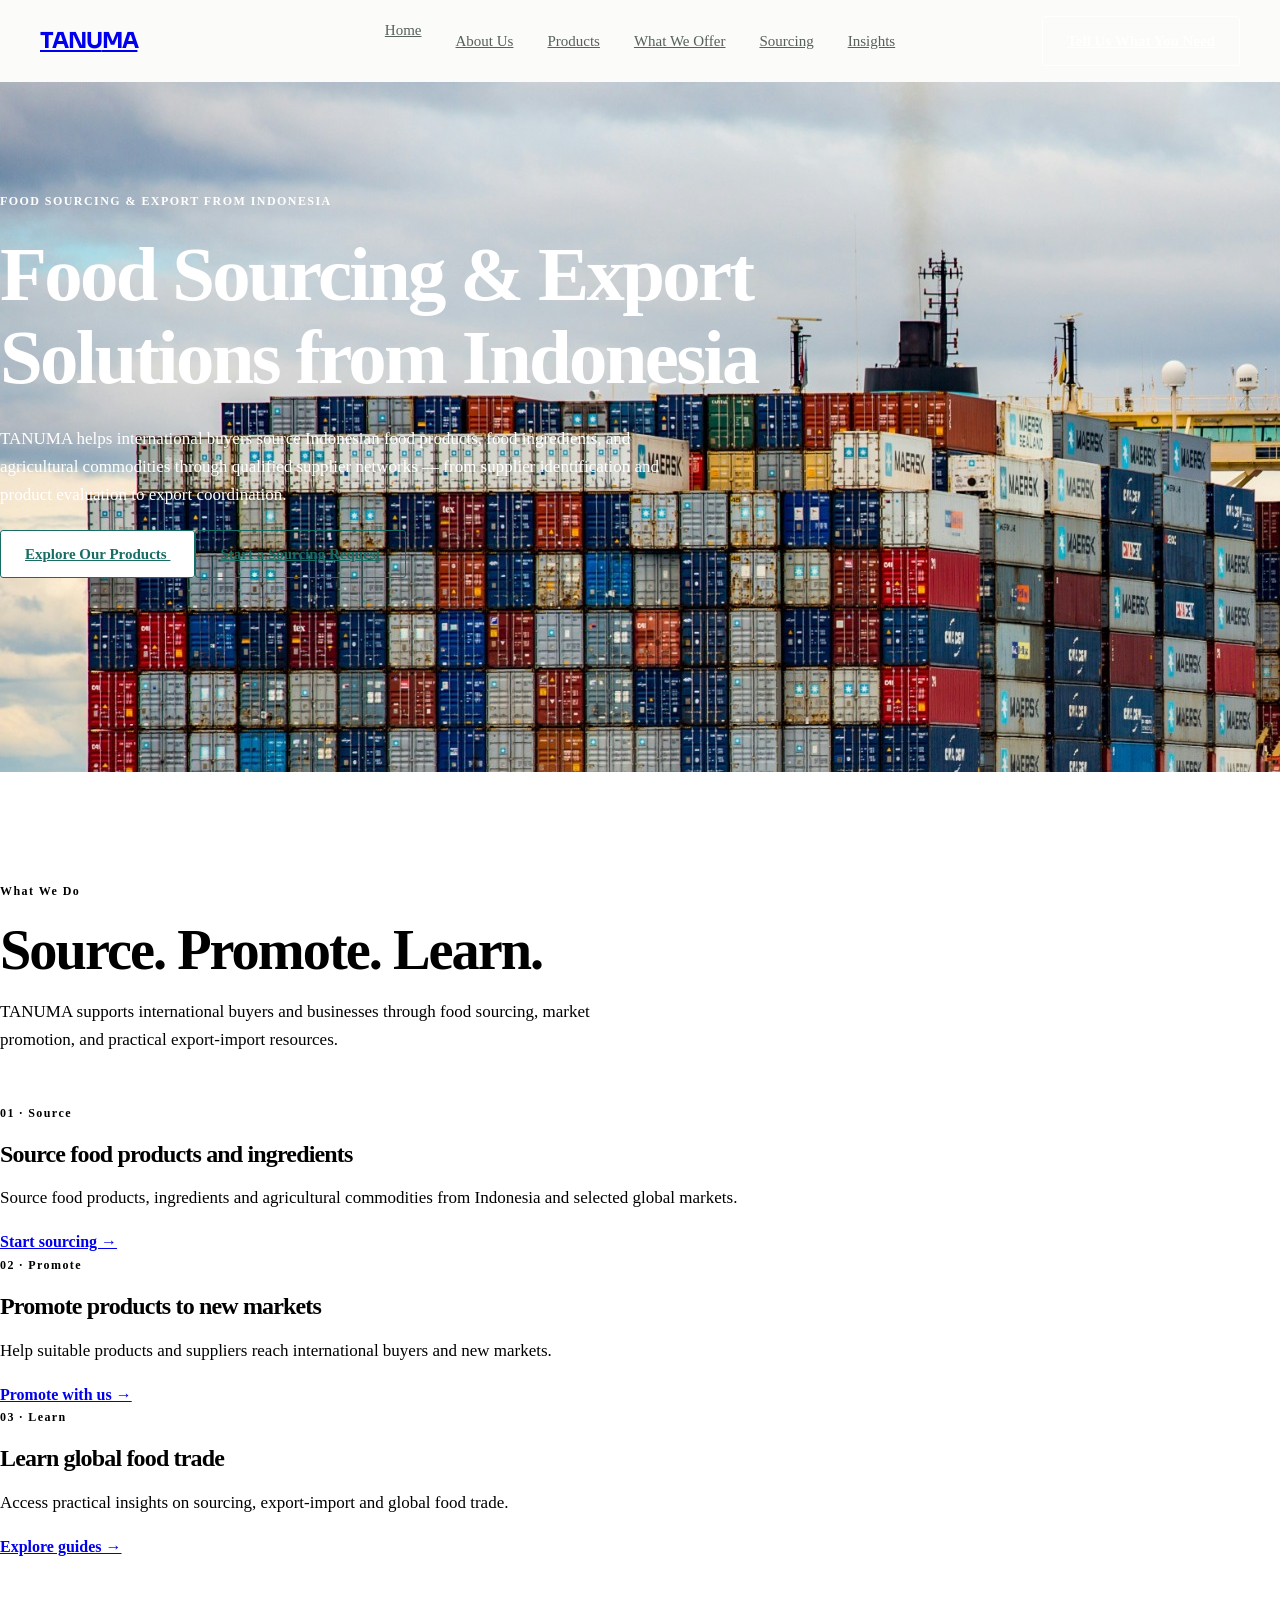
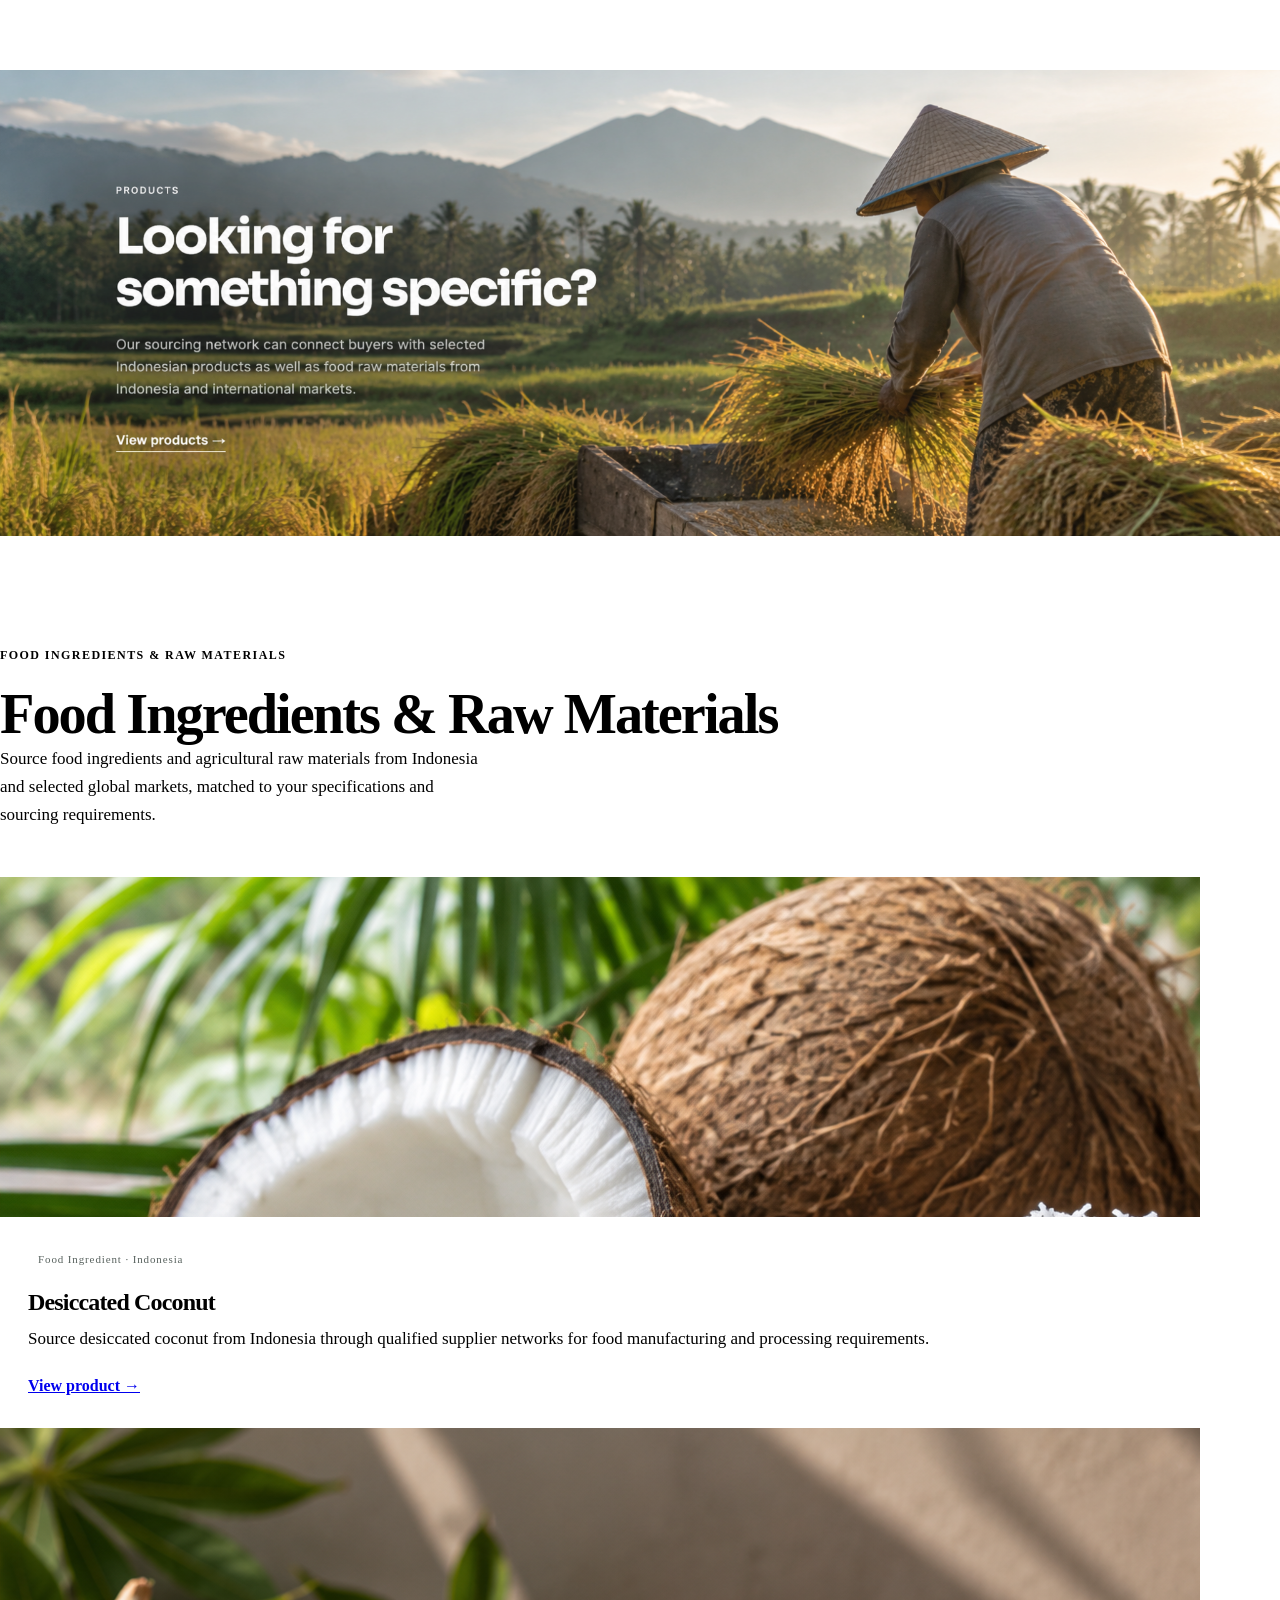
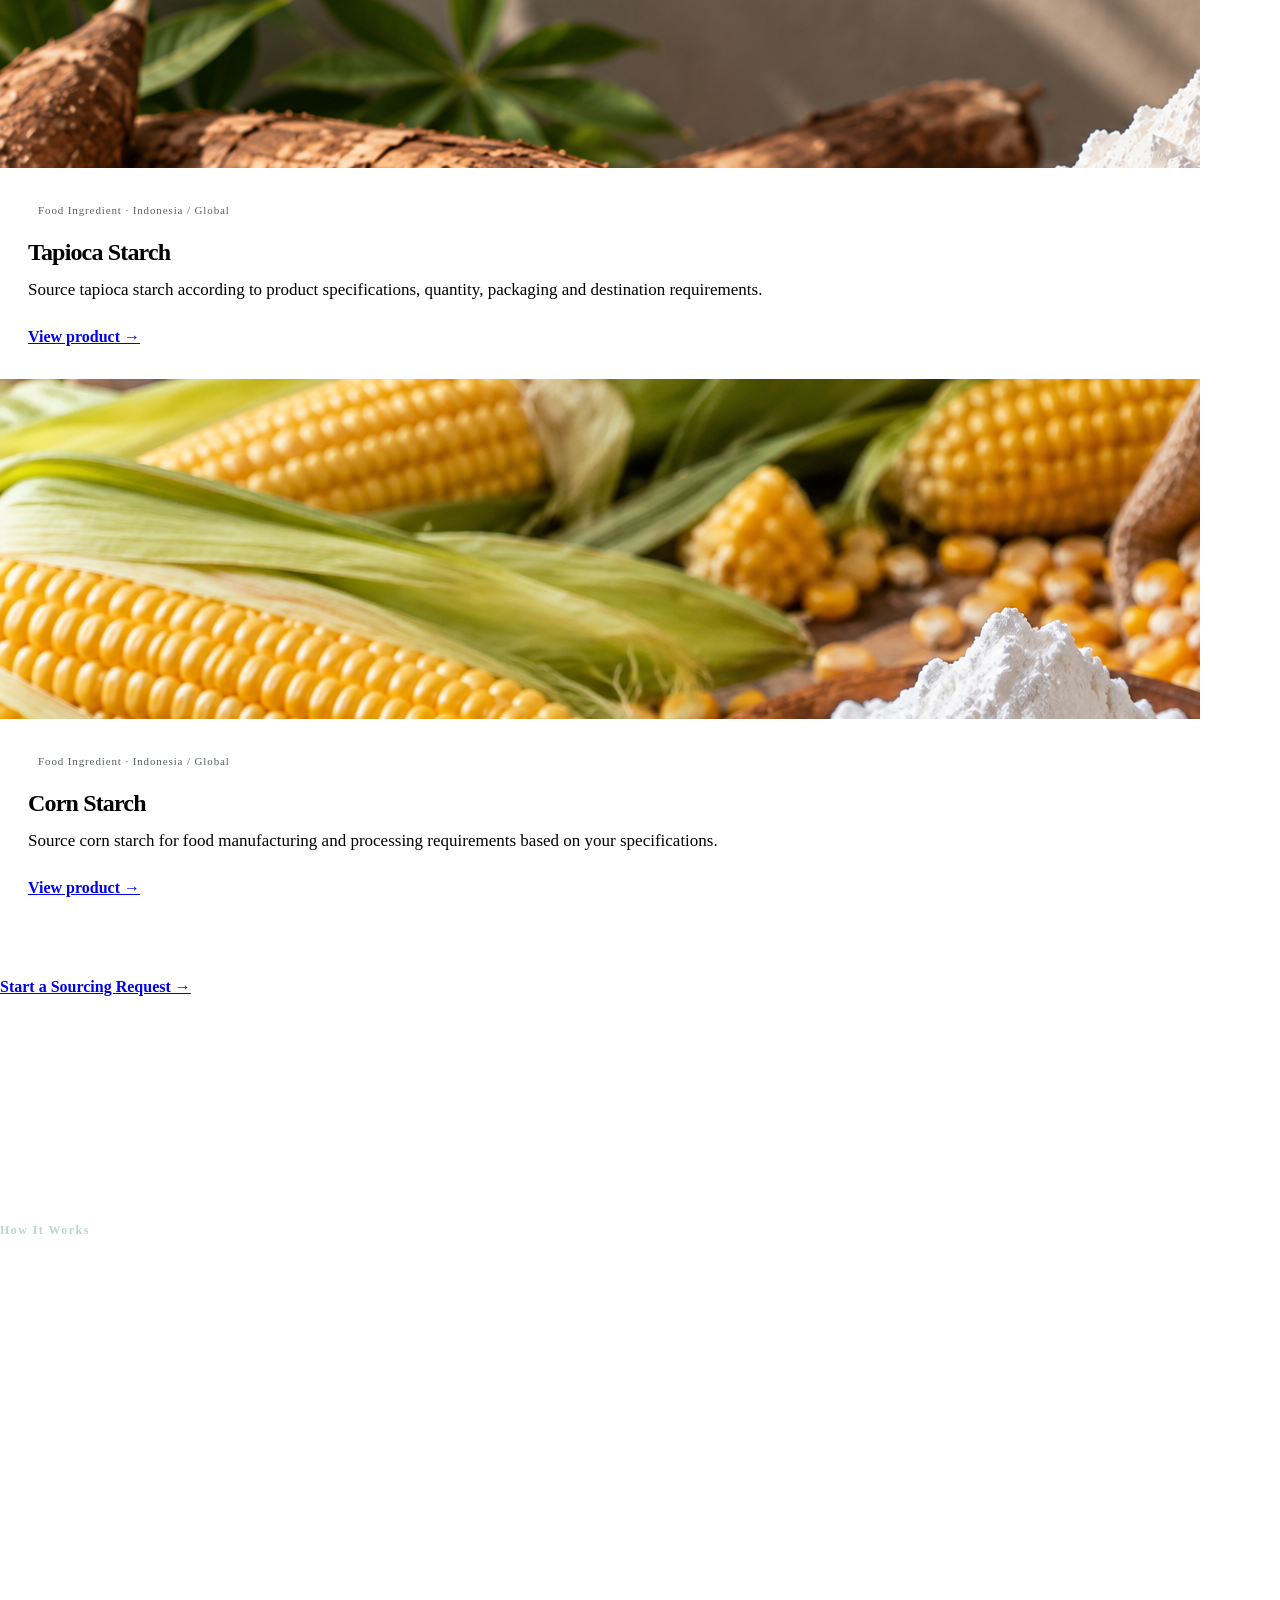
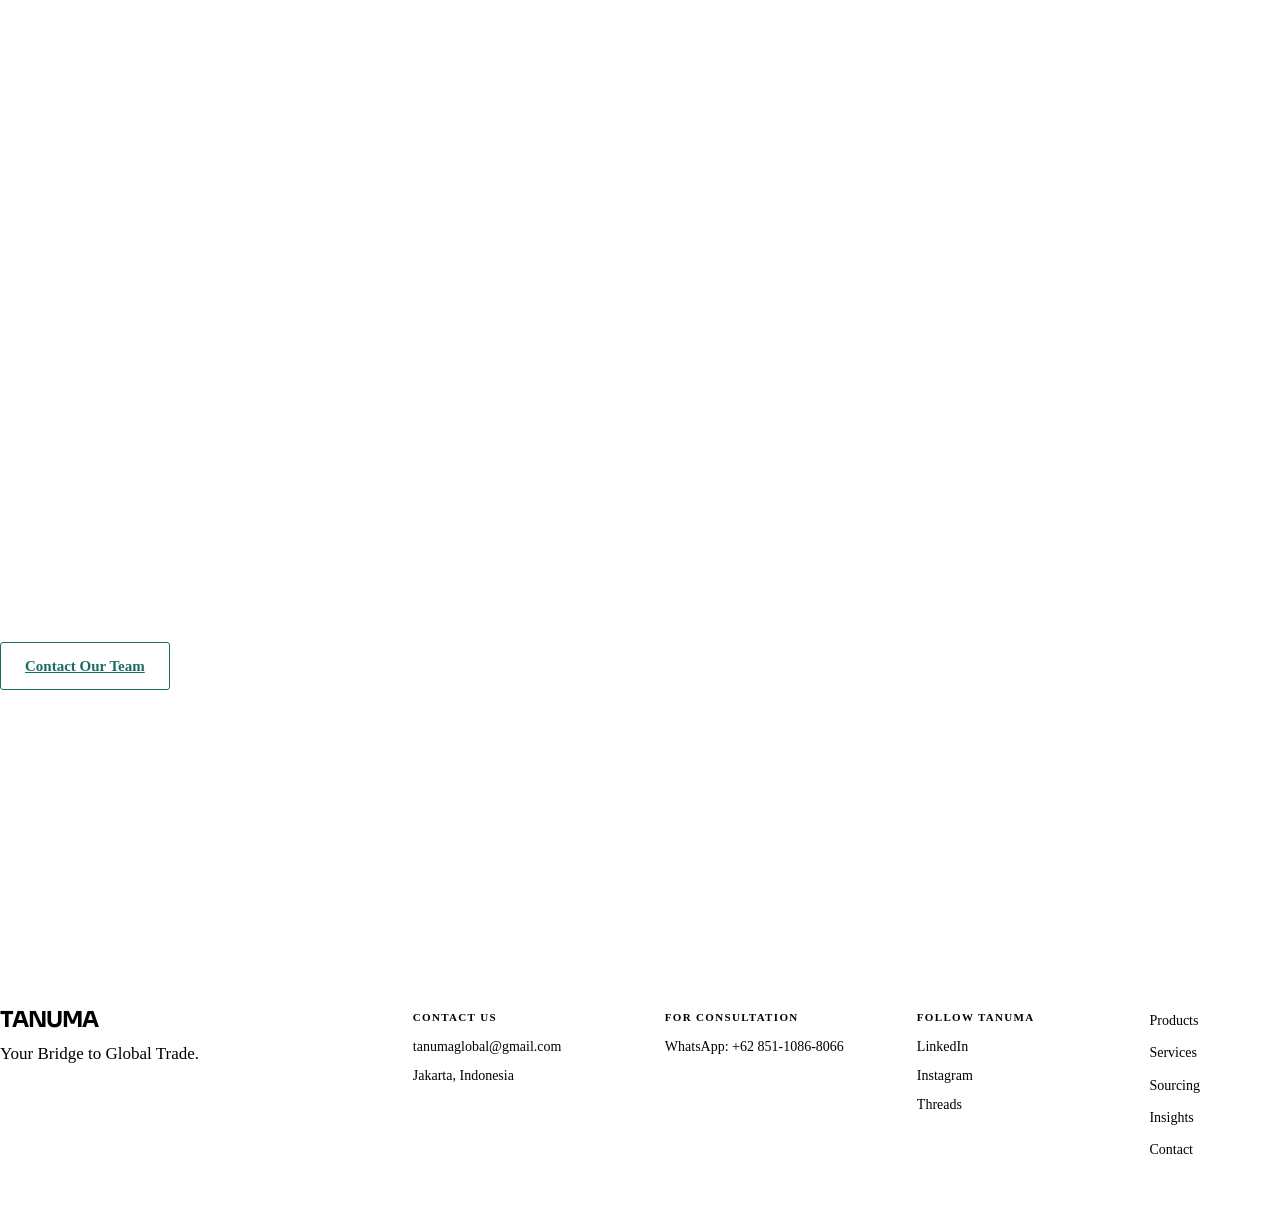
==== commit 496f2bbb: "Update index.html" ====
--- a/index.html
+++ b/index.html
@@ -1,1015 +1,888 @@
-
+ 
 <!doctype html>
 <html lang="en">
-
 <head>
-
-  <meta charset="utf-8">
-  <meta name="viewport" content="width=device-width, initial-scale=1">
-
-  <title>TANUMA — Your Bridge to Global Trade</title>
-
-  <meta
-    name="description"
-    content="TANUMA connects businesses with products, suppliers, markets, and practical global trade solutions."
-  >
-
-  <!-- STYLESHEETS -->
-
-  <link rel="stylesheet" href="styles.css">
-  <link rel="stylesheet" href="site-standard.css">
-
-  <!-- HOMEPAGE-SPECIFIC STYLES -->
-
-  <style>
-
-    /*
-    ========================================
-    HOMEPAGE MOBILE ADJUSTMENTS
-    ========================================
-    */
-
-    @media (max-width: 900px) {
-
-      /*
-      Prevent the desktop CTA from
-      overlapping the logo on mobile.
-      */
-
-      .desktop-contact-btn {
-        display: none !important;
-      }
-
-      /*
-      Keep logo and hamburger
-      aligned horizontally.
-      */
-
-      .nav-inner {
-        flex-wrap: nowrap;
-        gap: 16px;
-      }
-
-      .logo {
-        flex-shrink: 0;
-      }
-
-      .menu-toggle {
-        flex-shrink: 0;
-      }
-
-    }
-
-  </style>
-
+<meta charset="utf-8">
+<meta name="viewport" content="width=device-width,initial-scale=1">
+<title>TANUMA | Food Sourcing &amp; Export Solutions from Indonesia</title>
+<meta name="description" content="TANUMA helps international buyers source Indonesian food products, food ingredients, and agricultural commodities through qualified supplier networks and export coordination.">
+<link rel="canonical" href="https://tanumaglobal.com/">
+
+<script type="application/ld+json">
+{
+  "@context":"https://schema.org",
+  "@type":"Organization",
+  "name":"TANUMA",
+  "url":"https://tanumaglobal.com/"
+}
+</script>
+
+<script type="application/ld+json">
+{
+  "@context":"https://schema.org",
+  "@type":"WebSite",
+  "name":"TANUMA",
+  "url":"https://tanumaglobal.com/"
+}
+</script>
+
+<link rel="stylesheet" href="styles.css">
+<link rel="stylesheet" href="site-standard.css">
+
+<style>
+/* HOMEPAGE IMAGE TREATMENTS */
+
+.home-products-section {
+  padding: 0 !important;
+  margin: 0 !important;
+}
+
+.home-products-banner-wrap {
+  width: 100%;
+  overflow: hidden;
+  margin: 0;
+  padding: 0;
+  line-height: 0;
+}
+
+.home-products-banner {
+  display: block;
+  width: 100%;
+  height: auto;
+  margin: 0;
+  padding: 0;
+  cursor: pointer;
+}
+
+.home-products-banner:hover {
+  opacity: .97;
+}
+
+.home-product-card .card-img {
+  height: 340px;
+}
+
+
+/* RESPONSIVE NAVIGATION */
+
+.hamburger {
+  display: none;
+  width: 42px;
+  height: 42px;
+  padding: 0;
+  border: 1px solid rgba(20,23,26,.18);
+  border-radius: 10px;
+  background: transparent;
+  color: inherit;
+  cursor: pointer;
+  align-items: center;
+  justify-content: center;
+  flex-direction: column;
+  gap: 5px;
+  flex-shrink: 0;
+  position: relative;
+  z-index: 1100;
+}
+
+.hamburger span {
+  display: block;
+  width: 20px;
+  height: 2px;
+  background: currentColor;
+  border-radius: 3px;
+  transition: transform .2s ease, opacity .2s ease;
+}
+
+
+/* TABLET */
+
+@media (max-width: 1050px) {
+
+  .nav-inner {
+    gap: 18px;
+  }
+
+  .nav-links {
+    gap: 16px;
+  }
+
+  .nav .btn-primary {
+    white-space: nowrap;
+    font-size: 13px;
+  }
+
+}
+
+
+/* MOBILE */
+
+@media (max-width: 850px) {
+
+  .nav-inner {
+    position: relative;
+    display: flex;
+    align-items: center;
+    justify-content: space-between;
+    gap: 12px;
+    min-height: 70px;
+  }
+
+  .nav .logo {
+    flex: 1 1 auto;
+    min-width: 0;
+    white-space: nowrap;
+  }
+
+  .nav-links {
+    display: none;
+    position: absolute;
+    top: calc(100% + 12px);
+    left: 0;
+    right: 0;
+    z-index: 1000;
+    flex-direction: column;
+    align-items: stretch;
+    gap: 0;
+    padding: 10px;
+    background: var(--paper, #fafaf8);
+    border: 1px solid rgba(20,23,26,.12);
+    border-radius: 14px;
+    box-shadow: 0 12px 30px rgba(20,23,26,.12);
+  }
+
+  .nav-links.is-open {
+    display: flex;
+  }
+
+  .nav-links a {
+    display: block;
+    padding: 13px 14px;
+    border-radius: 8px;
+  }
+
+  .nav-links a:hover,
+  .nav-links a.active {
+    background: rgba(31,92,82,.08);
+  }
+
+  .nav .btn-primary {
+    display: none;
+  }
+
+  .hamburger {
+    display: flex;
+  }
+
+  .hamburger.is-open span:nth-child(1) {
+    transform: translateY(7px) rotate(45deg);
+  }
+
+  .hamburger.is-open span:nth-child(2) {
+    opacity: 0;
+  }
+
+  .hamburger.is-open span:nth-child(3) {
+    transform: translateY(-7px) rotate(-45deg);
+  }
+
+}
+
+
+/* SMALL IPHONE SCREENS */
+
+@media (max-width: 420px) {
+
+  .nav-inner {
+    padding-left: 16px;
+    padding-right: 16px;
+    gap: 10px;
+  }
+
+  .nav .logo {
+    font-size: clamp(23px, 7vw, 30px);
+  }
+
+  .hamburger {
+    width: 40px;
+    height: 40px;
+  }
+
+}
+
+
+/* VERY SMALL SCREENS */
+
+@media (max-width: 360px) {
+
+  .nav-inner {
+    gap: 8px;
+  }
+
+  .nav .logo {
+    font-size: 23px;
+  }
+
+  .hamburger {
+    width: 38px;
+    height: 38px;
+  }
+
+}
+</style>
 </head>
 
-
 <body>
 
-
-  <!-- ========================================
-       NAVIGATION
-  ======================================== -->
-
-  <header class="nav">
-
-    <div class="nav-inner">
-
-
-      <!-- LOGO -->
-
-      <a class="logo" href="index.html">
+<header class="nav">
+
+  <div class="nav-inner">
+
+    <a class="logo" href="index.html">
+      TANU<span>MA</span>
+    </a>
+
+    <nav id="main-navigation" class="nav-links">
+
+      <a class="active" href="index.html">Home</a>
+      <a href="about.html">About Us</a>
+      <a href="products.html">Products</a>
+      <a href="what-we-offer.html">What We Offer</a>
+      <a href="sourcing.html">Sourcing</a>
+      <a href="insights.html">Insights</a>
+
+    </nav>
+
+    <a class="btn btn-primary" href="contact.html">
+      Tell Us What You Need
+    </a>
+
+    <button
+      class="hamburger"
+      type="button"
+      aria-label="Open menu"
+      aria-expanded="false"
+      aria-controls="main-navigation"
+    >
+      <span></span>
+      <span></span>
+      <span></span>
+    </button>
+
+  </div>
+
+</header>
+
+
+<!-- HERO -->
+
+<section
+  class="hero"
+  style="background-image:url('images/homepage-headline.jpg')"
+>
+
+  <div class="container hero-content">
+
+    <div class="eyebrow">
+      FOOD SOURCING &amp; EXPORT FROM INDONESIA
+    </div>
+
+    <h1>
+      Food Sourcing &amp; Export Solutions from Indonesia
+    </h1>
+
+    <p>
+      TANUMA helps international buyers source Indonesian food products,
+      food ingredients, and agricultural commodities through qualified
+      supplier networks — from supplier identification and product
+      evaluation to export coordination.
+    </p>
+
+    <div class="hero-actions">
+
+      <a class="btn btn-light" href="products.html">
+        Explore Our Products
+      </a>
+
+      <a class="btn btn-outline" href="sourcing.html">
+        Start a Sourcing Request
+      </a>
+
+    </div>
+
+  </div>
+
+</section>
+
+
+<!-- WHAT WE DO -->
+
+<section class="section">
+
+  <div class="container">
+
+    <div class="kicker">
+      What We Do
+    </div>
+
+    <h2>
+      Source. Promote. Learn.
+    </h2>
+
+    <p class="lead">
+      TANUMA supports international buyers and businesses through food
+      sourcing, market promotion, and practical export-import resources.
+    </p>
+
+    <div class="grid-3" style="margin-top:50px">
+
+      <div>
+
+        <div class="kicker">
+          01 · Source
+        </div>
+
+        <h3>
+          Source food products and ingredients
+        </h3>
+
+        <p>
+          Source food products, ingredients and agricultural commodities
+          from Indonesia and selected global markets.
+        </p>
+
+        <a class="text-link" href="sourcing.html">
+          Start sourcing →
+        </a>
+
+      </div>
+
+
+      <div>
+
+        <div class="kicker">
+          02 · Promote
+        </div>
+
+        <h3>
+          Promote products to new markets
+        </h3>
+
+        <p>
+          Help suitable products and suppliers reach international buyers
+          and new markets.
+        </p>
+
+        <a class="text-link" href="what-we-offer.html#promote">
+          Promote with us →
+        </a>
+
+      </div>
+
+
+      <div>
+
+        <div class="kicker">
+          03 · Learn
+        </div>
+
+        <h3>
+          Learn global food trade
+        </h3>
+
+        <p>
+          Access practical insights on sourcing, export-import and global
+          food trade.
+        </p>
+
+        <a class="text-link" href="insights.html#guides">
+          Explore guides →
+        </a>
+
+      </div>
+
+    </div>
+
+  </div>
+
+</section>
+
+
+<!-- PRODUCTS BANNER -->
+
+<section class="home-products-section">
+
+  <div class="home-products-banner-wrap home-products-banner-fullbleed">
+
+    <a href="products.html" aria-label="View TANUMA products">
+
+      <img
+        class="home-products-banner"
+        src="images/products-banner.png"
+        alt="TANUMA products and sourcing network"
+      >
+
+    </a>
+
+  </div>
+
+</section>
+
+
+<!-- SELECTED PRODUCTS -->
+
+<section class="section">
+
+  <div class="container">
+
+    <div class="intro">
+
+      <div>
+
+        <div class="kicker">
+          FOOD INGREDIENTS &amp; RAW MATERIALS
+        </div>
+
+        <h2>
+          Food Ingredients &amp; Raw Materials
+        </h2>
+
+      </div>
+
+      <p>
+        Source food ingredients and agricultural raw materials from
+        Indonesia and selected global markets, matched to your
+        specifications and sourcing requirements.
+      </p>
+
+    </div>
+
+
+    <div class="grid-3">
+
+
+      <!-- DESICCATED COCONUT -->
+
+      <div class="card home-product-card">
+
+        <div
+          class="card-img"
+          style="background-image:url('images/desiccated-coconut.png')"
+        ></div>
+
+        <div class="card-body">
+
+          <span class="tag">
+            Food Ingredient · Indonesia
+          </span>
+
+          <h3 style="margin-top:18px">
+            Desiccated Coconut
+          </h3>
+
+          <p>
+            Source desiccated coconut from Indonesia through qualified
+            supplier networks for food manufacturing and processing
+            requirements.
+          </p>
+
+          <a class="text-link" href="product-desiccated-coconut.html">
+            View product →
+          </a>
+
+        </div>
+
+      </div>
+
+
+      <!-- TAPIOCA STARCH -->
+
+      <div class="card home-product-card">
+
+        <div
+          class="card-img"
+          style="background-image:url('images/tapioca-starch.png')"
+        ></div>
+
+        <div class="card-body">
+
+          <span class="tag">
+            Food Ingredient · Indonesia / Global
+          </span>
+
+          <h3 style="margin-top:18px">
+            Tapioca Starch
+          </h3>
+
+          <p>
+            Source tapioca starch according to product specifications,
+            quantity, packaging and destination requirements.
+          </p>
+
+          <a class="text-link" href="product-tapioca-starch.html">
+            View product →
+          </a>
+
+        </div>
+
+      </div>
+
+
+      <!-- CORN STARCH -->
+
+      <div class="card home-product-card">
+
+        <div
+          class="card-img"
+          style="background-image:url('images/corn-starch.png')"
+        ></div>
+
+        <div class="card-body">
+
+          <span class="tag">
+            Food Ingredient · Indonesia / Global
+          </span>
+
+          <h3 style="margin-top:18px">
+            Corn Starch
+          </h3>
+
+          <p>
+            Source corn starch for food manufacturing and processing
+            requirements based on your specifications.
+          </p>
+
+          <a class="text-link" href="product-corn-starch.html">
+            View product →
+          </a>
+
+        </div>
+
+      </div>
+
+
+    </div>
+
+
+    <div style="margin-top:45px">
+
+      <a class="text-link" href="sourcing.html">
+        Start a Sourcing Request →
+      </a>
+
+    </div>
+
+  </div>
+
+</section>
+
+
+<!-- HOW IT WORKS -->
+
+<section class="section dark">
+
+  <div class="container">
+
+    <div class="kicker" style="color:#bad6cf">
+      How It Works
+    </div>
+
+    <h2 style="color:#fff">
+      Food sourcing starts with the right source
+    </h2>
+
+
+    <div class="steps">
+
+
+      <div class="step">
+
+        <div class="step-no">
+          01
+        </div>
+
+        <h3>
+          Tell us
+        </h3>
+
+        <p>
+          Share your product specification, quantity, packaging,
+          destination and purchasing requirements.
+        </p>
+
+      </div>
+
+
+      <div class="step">
+
+        <div class="step-no">
+          02
+        </div>
+
+        <h3>
+          We search
+        </h3>
+
+        <p>
+          We identify potential suppliers through our sourcing network
+          and market research.
+        </p>
+
+      </div>
+
+
+      <div class="step">
+
+        <div class="step-no">
+          03
+        </div>
+
+        <h3>
+          We evaluate
+        </h3>
+
+        <p>
+          We compare potential options against product, supplier and
+          commercial requirements.
+        </p>
+
+      </div>
+
+
+      <div class="step">
+
+        <div class="step-no">
+          04
+        </div>
+
+        <h3>
+          We connect
+        </h3>
+
+        <p>
+          We facilitate communication with suitable suppliers and
+          coordinate the next sourcing steps.
+        </p>
+
+      </div>
+
+
+    </div>
+
+  </div>
+
+</section>
+
+
+<!-- FINAL CTA -->
+
+<section
+  class="cta"
+  style="background-image:url('https://images.unsplash.com/photo-1758599543152-a73184816eba?auto=format&fit=crop&fm=jpg&ixlib=rb-4.1.0&q=80&w=1800')"
+>
+
+  <div class="container cta-content">
+
+    <div class="eyebrow">
+      START HERE
+    </div>
+
+    <h2>
+      Start your food sourcing request
+    </h2>
+
+    <p>
+      Tell TANUMA what product, specification, quantity or destination
+      you are looking for and our team can help identify suitable
+      sourcing options.
+    </p>
+
+    <a class="btn btn-light" href="contact.html">
+      Contact Our Team
+    </a>
+
+  </div>
+
+</section>
+
+
+<!-- FOOTER -->
+
+<footer class="site-footer tanuma-footer">
+
+  <div class="container tanuma-footer-grid">
+
+
+    <div class="tanuma-footer-brand">
+
+      <div class="logo">
         TANU<span>MA</span>
-      </a>
-
-
-      <!-- NAVIGATION LINKS -->
-
-      <nav class="nav-links" id="navLinks">
-
-        <a class="active" href="index.html">
-          Home
+      </div>
+
+      <p>
+        Your Bridge to Global Trade.
+      </p>
+
+    </div>
+
+
+    <div class="tanuma-footer-contact">
+
+
+      <div class="tanuma-footer-block">
+
+        <strong>
+          Contact Us
+        </strong>
+
+        <a href="mailto:tanumaglobal@gmail.com">
+          tanumaglobal@gmail.com
         </a>
 
-        <a href="about.html">
-          About Us
+        <span>
+          Jakarta, Indonesia
+        </span>
+
+      </div>
+
+
+      <div class="tanuma-footer-block">
+
+        <strong>
+          For Consultation
+        </strong>
+
+        <a
+          href="https://wa.me/6285110868066"
+          target="_blank"
+          rel="noopener"
+        >
+          WhatsApp: +62 851-1086-8066
         </a>
 
-        <a href="products.html">
-          Products
-        </a>
-
-        <a href="what-we-offer.html">
-          What We Offer
-        </a>
-
-        <a href="sourcing.html">
-          Sourcing
-        </a>
-
-        <a href="insights.html">
-          Insights
-        </a>
-
-
-        <!-- MOBILE CONTACT BUTTON -->
-
-        <a
-          class="mobile-contact-link"
-          href="contact.html"
-        >
-          Tell Us What You Need
-        </a>
-
-      </nav>
-
-
-      <!-- DESKTOP CONTACT BUTTON -->
-
-      <a
-        class="btn btn-primary desktop-contact-btn"
-        href="contact.html"
-      >
-        Tell Us What You Need
-      </a>
-
-
-      <!-- MOBILE HAMBURGER BUTTON -->
-
-      <button
-        class="menu-toggle"
-        id="menuToggle"
-        type="button"
-        aria-label="Open navigation menu"
-        aria-expanded="false"
-        aria-controls="navLinks"
-      >
-
-        <span></span>
-        <span></span>
-        <span></span>
-
-      </button>
-
-
-    </div>
-
-  </header>
-
-
-
-  <!-- ========================================
-       HERO / HOMEPAGE HEADLINE
-  ======================================== -->
-
-  <section
-    class="hero"
-    style="background-image: url('images/homepage-headline.jpg')"
-  >
-
-    <div class="container hero-content">
-
-
-      <div class="eyebrow">
-        TANUMA — GLOBAL TRADE SERVICES
-      </div>
-
-
-      <h1>
-        Looking for the right product or partner?
-      </h1>
-
-
-      <p>
-        We help you source products, promote your business,
-        and learn how global trade works.
-      </p>
-
-
-      <div class="hero-actions">
-
-        <a
-          class="btn btn-light"
-          href="sourcing.html"
-        >
-          Find What You Need
-        </a>
-
-
-        <a
-          class="btn btn-outline"
-          href="what-we-offer.html"
-        >
-          Explore Our Services
-        </a>
-
-      </div>
-
-
-    </div>
-
-  </section>
-
-
-
-  <!-- ========================================
-       WHAT WE DO
-  ======================================== -->
-
-  <section class="section">
-
-    <div class="container">
-
-
-      <div class="kicker">
-        What We Do
-      </div>
-
-
-      <h2>
-        Source. Promote. Learn.
-      </h2>
-
-
-      <p class="lead">
-        TANUMA is built for businesses and people who want
-        to buy, sell, or understand international trade.
-      </p>
-
-
-      <div
-        class="grid-3"
-        style="margin-top: 50px"
-      >
-
-
-        <!-- SOURCE -->
+      </div>
+
+
+      <div class="tanuma-footer-block tanuma-footer-social">
+
+        <strong>
+          Follow TANUMA
+        </strong>
 
         <div>
 
-          <div class="kicker">
-            01 · Source
-          </div>
-
-
-          <h3>
-            Looking for the right product?
-          </h3>
-
-
-          <p>
-            Looking for a product, ingredient, or supplier?
-            Tell us what you need and we'll help you source it.
-          </p>
-
-
           <a
-            class="text-link"
-            href="sourcing.html"
-          >
-            Start sourcing →
-          </a>
-
-        </div>
-
-
-
-        <!-- PROMOTE -->
-
-        <div>
-
-          <div class="kicker">
-            02 · Promote
-          </div>
-
-
-          <h3>
-            Looking for the right market?
-          </h3>
-
-
-          <p>
-            We help businesses create opportunities to
-            introduce products to new markets.
-          </p>
-
-
-          <a
-            class="text-link"
-            href="what-we-offer.html#promote"
-          >
-            Promote with us →
-          </a>
-
-        </div>
-
-
-
-        <!-- LEARN -->
-
-        <div>
-
-          <div class="kicker">
-            03 · Learn
-          </div>
-
-
-          <h3>
-            Want to understand global trade?
-          </h3>
-
-
-          <p>
-            Practical export-import guides and digital
-            resources for people ready to enter global trade.
-          </p>
-
-
-          <a
-            class="text-link"
-            href="insights.html#guides"
-          >
-            Explore guides →
-          </a>
-
-        </div>
-
-
-      </div>
-
-    </div>
-
-  </section>
-
-
-
-  <!-- ========================================
-       PRODUCTS
-  ======================================== -->
-
-  <section class="section section-stone">
-
-    <div class="container">
-
-
-      <div class="intro">
-
-
-        <div>
-
-          <div class="kicker">
-            Products
-          </div>
-
-
-          <h2>
-            Looking for something specific?
-          </h2>
-
-        </div>
-
-
-        <p>
-          Our sourcing network can connect buyers with
-          selected Indonesian products as well as food
-          raw materials from Indonesia and international markets.
-        </p>
-
-
-      </div>
-
-
-
-      <div class="grid-3">
-
-
-        <!-- INDONESIAN SNACKS -->
-
-        <div class="card">
-
-
-          <div
-            class="card-img"
-            style="background-image: url('https://images.unsplash.com/photo-1566478989037-eec170784d0b?auto=format&fit=crop&w=1200&q=85')"
-          >
-          </div>
-
-
-          <div class="card-body">
-
-
-            <span class="tag">
-              Indonesia Delicacies
-            </span>
-
-
-            <h3 style="margin-top: 18px">
-              Indonesian Snacks
-            </h3>
-
-
-            <p>
-              Selected traditional and modern Indonesian
-              snack products.
-            </p>
-
-
-            <a
-              class="text-link"
-              href="products.html"
-            >
-              View products →
-            </a>
-
-
-          </div>
-
-
-        </div>
-
-
-
-        <!-- DESICCATED COCONUT -->
-
-        <div class="card">
-
-
-          <div
-            class="card-img"
-            style="background-image: url('https://images.unsplash.com/photo-1526318472351-c75fcf070305?auto=format&fit=crop&w=1200&q=85')"
-          >
-          </div>
-
-
-          <div class="card-body">
-
-
-            <span class="tag">
-              Food Ingredient · Indonesia
-            </span>
-
-
-            <h3 style="margin-top: 18px">
-              Desiccated Coconut
-            </h3>
-
-
-            <p>
-              Food ingredient sourced through qualified
-              supplier networks.
-            </p>
-
-
-            <a
-              class="text-link"
-              href="product-desiccated-coconut.html"
-            >
-              View product →
-            </a>
-
-
-          </div>
-
-
-        </div>
-
-
-
-        <!-- TAPIOCA STARCH -->
-
-        <div class="card">
-
-
-          <div
-            class="card-img"
-            style="background-image: url('https://images.unsplash.com/photo-1447933601403-0c6688de566e?auto=format&fit=crop&w=1200&q=85')"
-          >
-          </div>
-
-
-          <div class="card-body">
-
-
-            <span class="tag">
-              Food Ingredient · Indonesia / Global
-            </span>
-
-
-            <h3 style="margin-top: 18px">
-              Tapioca Starch
-            </h3>
-
-
-            <p>
-              Food-grade raw material sourcing based on
-              required specifications.
-            </p>
-
-
-            <a
-              class="text-link"
-              href="product-tapioca-starch.html"
-            >
-              View product →
-            </a>
-
-
-          </div>
-
-
-        </div>
-
-
-      </div>
-
-
-
-      <!-- ALL PRODUCTS LINK -->
-
-      <div style="margin-top: 45px">
-
-        <a
-          class="text-link"
-          href="products.html"
-        >
-          Explore all products →
-        </a>
-
-      </div>
-
-
-    </div>
-
-  </section>
-
-
-
-  <!-- ========================================
-       HOW IT WORKS
-  ======================================== -->
-
-  <section class="dark section">
-
-    <div class="container">
-
-
-      <div
-        class="kicker"
-        style="color: #bad6cf"
-      >
-        How It Works
-      </div>
-
-
-      <h2 style="color: #fff">
-        The right product starts with the right source
-      </h2>
-
-
-
-      <div class="steps">
-
-
-        <!-- STEP 01 -->
-
-        <div class="step">
-
-          <div class="step-no">
-            01
-          </div>
-
-
-          <h3>
-            Tell us
-          </h3>
-
-
-          <p>
-            Share your product, quantity, specification,
-            or business requirement.
-          </p>
-
-        </div>
-
-
-
-        <!-- STEP 02 -->
-
-        <div class="step">
-
-          <div class="step-no">
-            02
-          </div>
-
-
-          <h3>
-            We search
-          </h3>
-
-
-          <p>
-            We look across our sourcing network and
-            available market options.
-          </p>
-
-        </div>
-
-
-
-        <!-- STEP 03 -->
-
-        <div class="step">
-
-          <div class="step-no">
-            03
-          </div>
-
-
-          <h3>
-            We match
-          </h3>
-
-
-          <p>
-            We identify options that fit your requirements.
-          </p>
-
-        </div>
-
-
-
-        <!-- STEP 04 -->
-
-        <div class="step">
-
-          <div class="step-no">
-            04
-          </div>
-
-
-          <h3>
-            We connect
-          </h3>
-
-
-          <p>
-            We help move the conversation toward
-            a real trade opportunity.
-          </p>
-
-        </div>
-
-
-      </div>
-
-    </div>
-
-  </section>
-
-
-
-  <!-- ========================================
-       FINAL CTA
-  ======================================== -->
-
-  <section
-    class="cta"
-    style="background-image: url('https://images.unsplash.com/photo-1758599543152-a73184816eba?auto=format&fit=crop&fm=jpg&ixlib=rb-4.1.0&q=80&w=1800')"
-  >
-
-    <div class="container cta-content">
-
-
-      <h2>
-        Let's find the right opportunity
-      </h2>
-
-
-      <p>
-        Whether you're looking to source, promote,
-        or learn, start a conversation with TANUMA.
-      </p>
-
-
-      <a
-        class="btn btn-light"
-        href="contact.html"
-      >
-        Contact TANUMA
-      </a>
-
-
-    </div>
-
-  </section>
-
-
-
-  <!-- ========================================
-       FOOTER
-  ======================================== -->
-
-  <footer class="site-footer tanuma-footer">
-
-    <div class="container tanuma-footer-grid">
-
-
-      <!-- BRAND -->
-
-      <div class="tanuma-footer-brand">
-
-        <div class="logo">
-          TANU<span>MA</span>
-        </div>
-
-
-        <p>
-          Your Bridge to Global Trade.
-        </p>
-
-      </div>
-
-
-
-      <!-- CONTACT INFORMATION -->
-
-      <div class="tanuma-footer-contact">
-
-
-        <!-- CONTACT US -->
-
-        <div class="tanuma-footer-block">
-
-          <strong>
-            Contact Us
-          </strong>
-
-
-          <a href="mailto:tanumaglobal@gmail.com">
-            tanumaglobal@gmail.com
-          </a>
-
-
-          <span>
-            Jakarta, Indonesia
-          </span>
-
-        </div>
-
-
-
-        <!-- FOR CONSULTATION -->
-
-        <div class="tanuma-footer-block">
-
-          <strong>
-            For Consultation
-          </strong>
-
-
-          <a
-            href="https://wa.me/6285110868066"
+            href="https://www.linkedin.com/company/tanumaglobal/"
             target="_blank"
             rel="noopener"
           >
-            WhatsApp: +62 851-1086-8066
+            LinkedIn
           </a>
 
-        </div>
-
-
-
-        <!-- SOCIAL MEDIA -->
-
-        <div class="tanuma-footer-block tanuma-footer-social">
-
-          <strong>
-            Follow TANUMA
-          </strong>
-
-
-          <div>
-
-            <a
-              href="https://www.linkedin.com/company/tanumaglobal/"
-              target="_blank"
-              rel="noopener"
-            >
-              LinkedIn
-            </a>
-
-
-            <a
-              href="https://www.instagram.com/tanumaglobal/"
-              target="_blank"
-              rel="noopener"
-            >
-              Instagram
-            </a>
-
-
-            <a
-              href="https://www.threads.net/@tanumaglobal"
-              target="_blank"
-              rel="noopener"
-            >
-              Threads
-            </a>
-
-          </div>
-
-        </div>
-
-
-      </div>
-
-
-
-      <!-- FOOTER NAVIGATION -->
-
-      <div class="tanuma-footer-links">
-
-        <a href="products.html">
-          Products
-        </a>
-
-
-        <a href="what-we-offer.html">
-          Services
-        </a>
-
-
-        <a href="sourcing.html">
-          Sourcing
-        </a>
-
-
-        <a href="insights.html">
-          Insights
-        </a>
-
-
-        <a href="contact.html">
-          Contact
-        </a>
-
-      </div>
-
-
-    </div>
-
-  </footer>
-
-
-
-  <!-- ========================================
-       MOBILE MENU JAVASCRIPT
-  ======================================== -->
-
-  <script>
-
-    const menuToggle = document.getElementById("menuToggle");
-    const navLinks = document.getElementById("navLinks");
-
-
-    /*
-    ========================================
-    CLOSE MENU FUNCTION
-    ========================================
-    */
-
-    function closeMenu() {
-
-      navLinks.classList.remove("is-open");
-
-      menuToggle.classList.remove("is-active");
-
-      document.body.classList.remove("menu-open");
-
-      menuToggle.setAttribute(
-        "aria-expanded",
-        "false"
-      );
-
-      menuToggle.setAttribute(
-        "aria-label",
-        "Open navigation menu"
-      );
-
-    }
-
-
-
-    /*
-    ========================================
-    TOGGLE MOBILE MENU
-    ========================================
-    */
-
-    menuToggle.addEventListener("click", function () {
-
-      const isOpen = navLinks.classList.toggle("is-open");
-
-      menuToggle.classList.toggle(
-        "is-active",
-        isOpen
-      );
-
-      document.body.classList.toggle(
-        "menu-open",
-        isOpen
-      );
-
-      menuToggle.setAttribute(
-        "aria-expanded",
+          <a
+            href="https://www.instagram.com/tanumaglobal/"
+            target="_blank"
+            rel="noopener"
+          >
+            Instagram
+          </a>
+
+          <a
+            href="https://www.threads.net/@tanumaglobal"
+            target="_blank"
+            rel="noopener"
+          >
+            Threads
+          </a>
+
+        </div>
+
+      </div>
+
+
+    </div>
+
+
+    <div class="tanuma-footer-links">
+
+      <a href="products.html">
+        Products
+      </a>
+
+      <a href="what-we-offer.html">
+        Services
+      </a>
+
+      <a href="sourcing.html">
+        Sourcing
+      </a>
+
+      <a href="insights.html">
+        Insights
+      </a>
+
+      <a href="contact.html">
+        Contact
+      </a>
+
+    </div>
+
+
+  </div>
+
+</footer>
+
+
+<!-- HAMBURGER MENU SCRIPT -->
+
+<script>
+  const hamburger = document.querySelector('.hamburger');
+  const navigation = document.querySelector('.nav-links');
+
+  if (hamburger && navigation) {
+
+    hamburger.addEventListener('click', () => {
+
+      const isOpen = hamburger.classList.toggle('is-open');
+
+      navigation.classList.toggle('is-open', isOpen);
+
+      hamburger.setAttribute(
+        'aria-expanded',
         String(isOpen)
       );
 
-      menuToggle.setAttribute(
-        "aria-label",
-        isOpen
-          ? "Close navigation menu"
-          : "Open navigation menu"
+      hamburger.setAttribute(
+        'aria-label',
+        isOpen ? 'Close menu' : 'Open menu'
       );
 
     });
 
 
-
-    /*
-    ========================================
-    CLOSE MENU AFTER CLICKING A LINK
-    ========================================
-    */
-
-    navLinks
-      .querySelectorAll("a")
-      .forEach(function (link) {
-
-        link.addEventListener(
-          "click",
-          closeMenu
+    navigation.querySelectorAll('a').forEach((link) => {
+
+      link.addEventListener('click', () => {
+
+        hamburger.classList.remove('is-open');
+
+        navigation.classList.remove('is-open');
+
+        hamburger.setAttribute(
+          'aria-expanded',
+          'false'
         );
 
+        hamburger.setAttribute(
+          'aria-label',
+          'Open menu'
+        );
+
       });
 
-
-
-    /*
-    ========================================
-    CLOSE MENU WHEN CLICKING OUTSIDE
-    ========================================
-    */
-
-    document.addEventListener(
-      "click",
-      function (event) {
-
-        const clickedInsideMenu =
-          navLinks.contains(event.target);
-
-        const clickedToggle =
-          menuToggle.contains(event.target);
-
-
-        if (
-          !clickedInsideMenu &&
-          !clickedToggle &&
-          navLinks.classList.contains("is-open")
-        ) {
-
-          closeMenu();
-
-        }
-
-      }
-    );
-
-
-
-    /*
-    ========================================
-    RESET MENU WHEN RETURNING TO DESKTOP
-    ========================================
-    */
-
-    window.addEventListener(
-      "resize",
-      function () {
-
-        if (window.innerWidth > 900) {
-
-          closeMenu();
-
-        }
-
-      }
-    );
-
-  </script>
-
+    });
+
+  }
+</script>
 
 </body>
-
 </html>
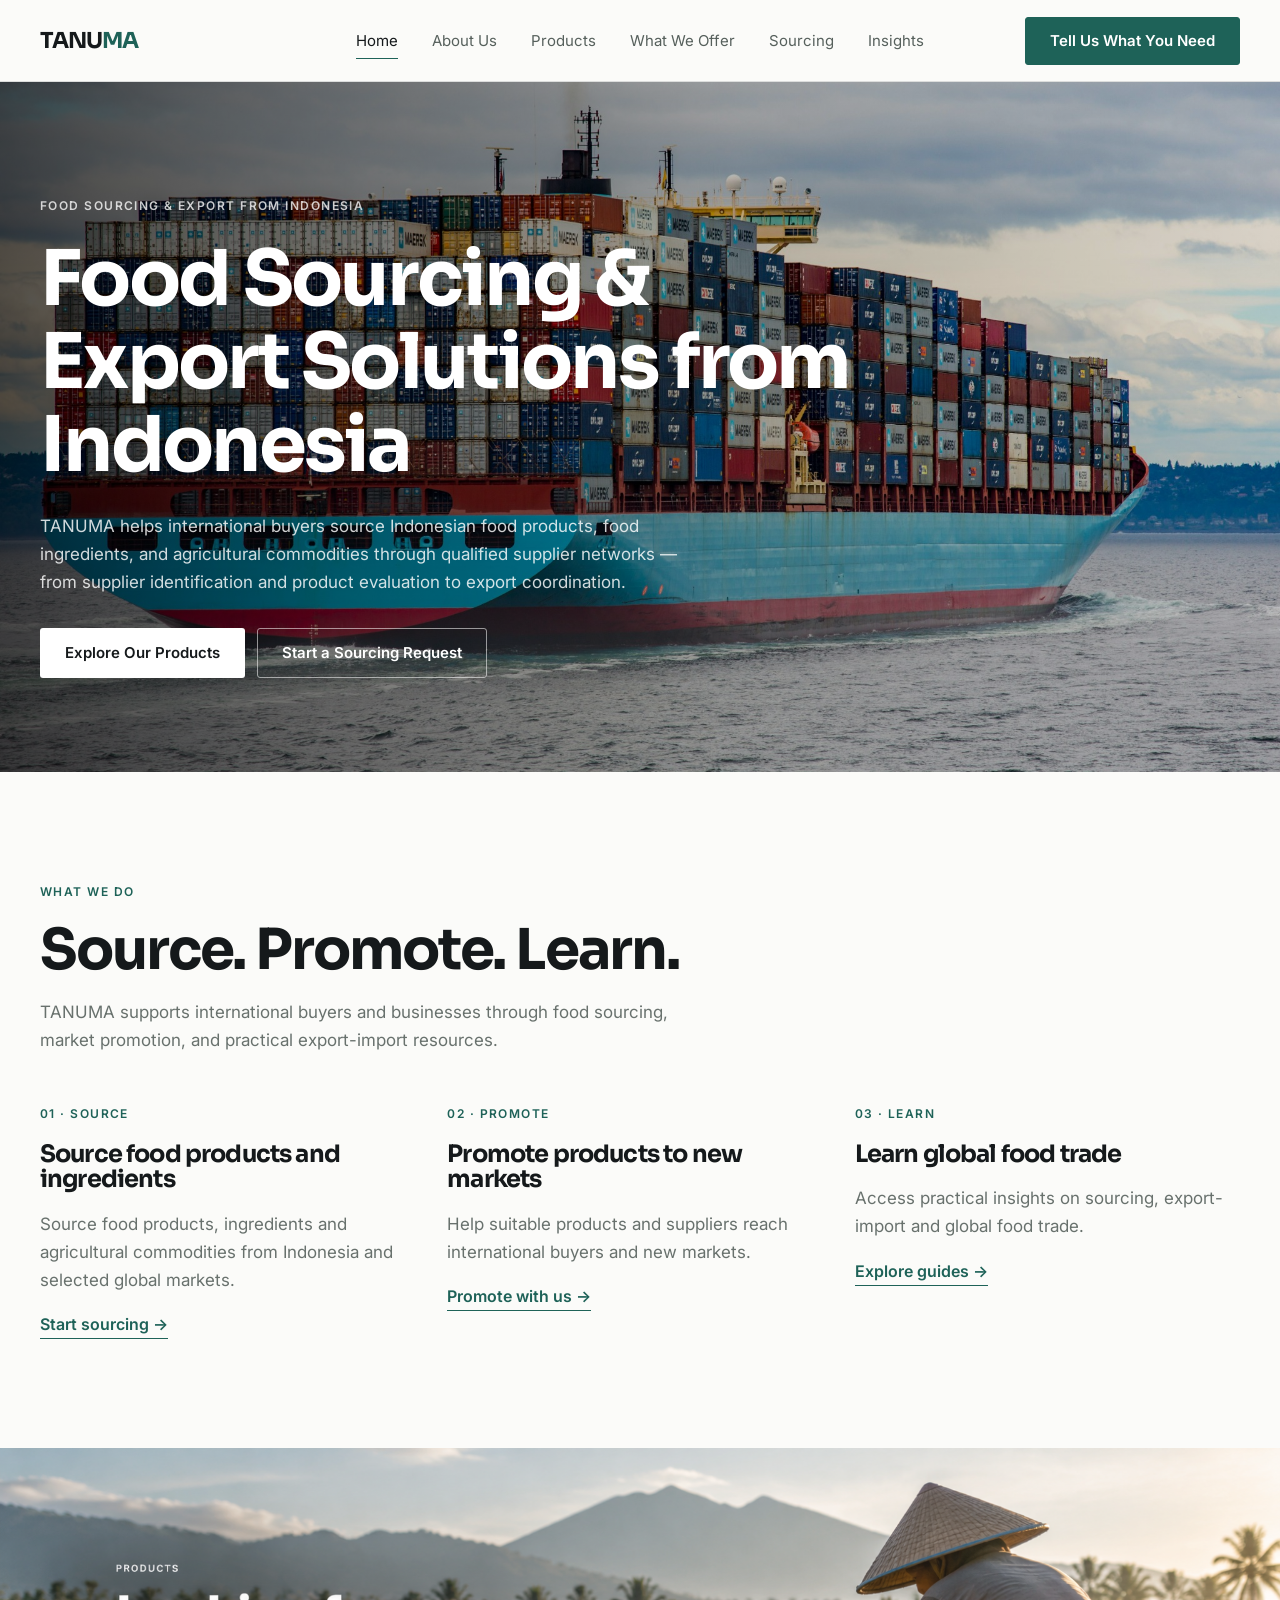
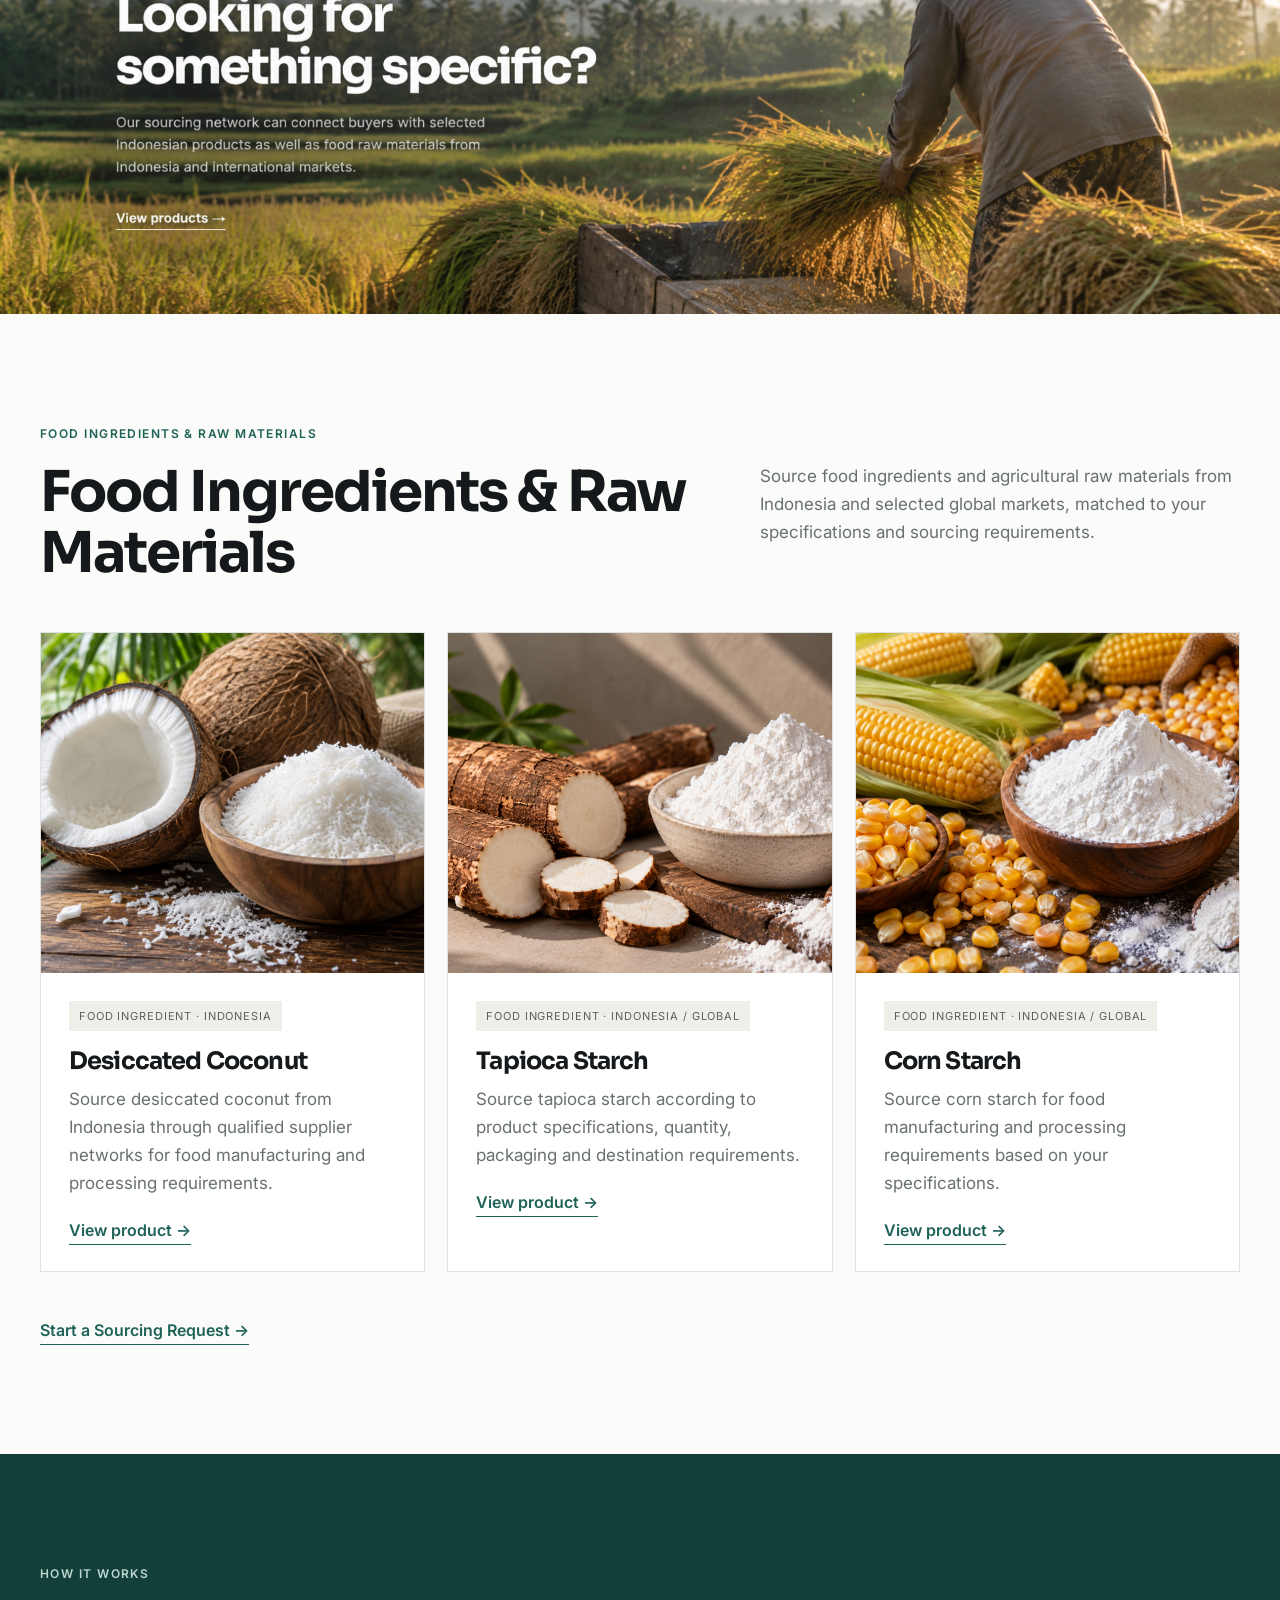
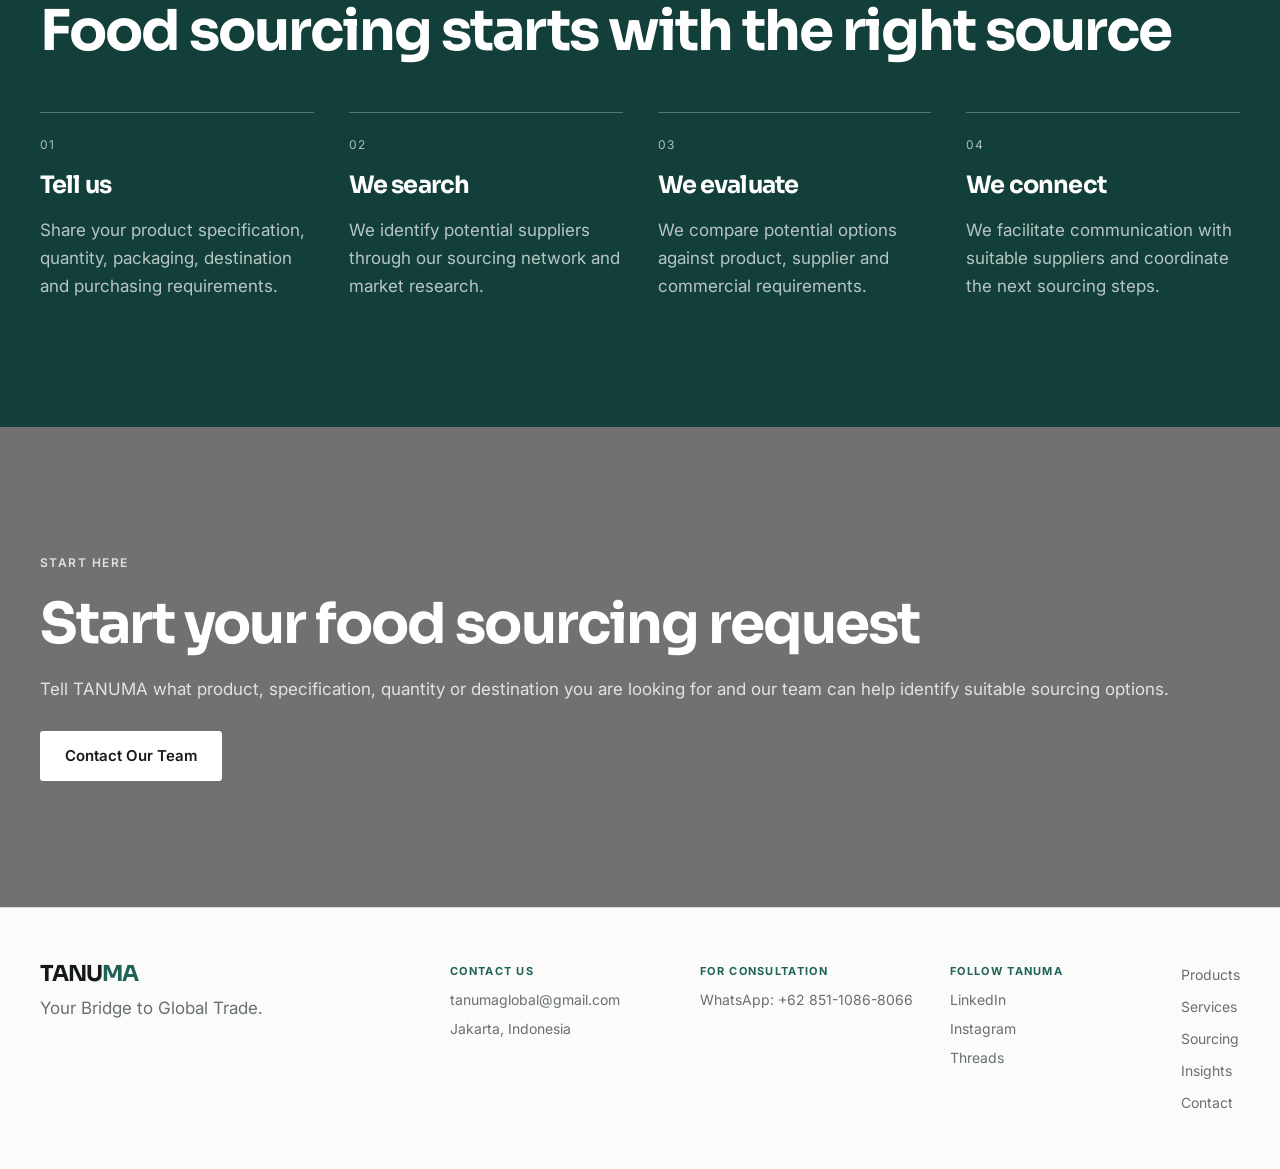
==== commit 4ba16d8a: "Update index.html" ====
--- a/index.html
+++ b/index.html
@@ -1,888 +1,966 @@
- 
+
 <!doctype html>
 <html lang="en">
 <head>
-<meta charset="utf-8">
-<meta name="viewport" content="width=device-width,initial-scale=1">
-<title>TANUMA | Food Sourcing &amp; Export Solutions from Indonesia</title>
-<meta name="description" content="TANUMA helps international buyers source Indonesian food products, food ingredients, and agricultural commodities through qualified supplier networks and export coordination.">
-<link rel="canonical" href="https://tanumaglobal.com/">
-
-<script type="application/ld+json">
-{
-  "@context":"https://schema.org",
-  "@type":"Organization",
-  "name":"TANUMA",
-  "url":"https://tanumaglobal.com/"
-}
-</script>
-
-<script type="application/ld+json">
-{
-  "@context":"https://schema.org",
-  "@type":"WebSite",
-  "name":"TANUMA",
-  "url":"https://tanumaglobal.com/"
-}
-</script>
-
-<link rel="stylesheet" href="styles.css">
-<link rel="stylesheet" href="site-standard.css">
-
-<style>
-/* HOMEPAGE IMAGE TREATMENTS */
-
-.home-products-section {
-  padding: 0 !important;
-  margin: 0 !important;
-}
-
-.home-products-banner-wrap {
-  width: 100%;
-  overflow: hidden;
-  margin: 0;
-  padding: 0;
-  line-height: 0;
-}
-
-.home-products-banner {
-  display: block;
-  width: 100%;
-  height: auto;
-  margin: 0;
-  padding: 0;
-  cursor: pointer;
-}
-
-.home-products-banner:hover {
-  opacity: .97;
-}
-
-.home-product-card .card-img {
-  height: 340px;
-}
-
-
-/* RESPONSIVE NAVIGATION */
-
-.hamburger {
-  display: none;
-  width: 42px;
-  height: 42px;
-  padding: 0;
-  border: 1px solid rgba(20,23,26,.18);
-  border-radius: 10px;
-  background: transparent;
-  color: inherit;
-  cursor: pointer;
-  align-items: center;
-  justify-content: center;
-  flex-direction: column;
-  gap: 5px;
-  flex-shrink: 0;
-  position: relative;
-  z-index: 1100;
-}
-
-.hamburger span {
-  display: block;
-  width: 20px;
-  height: 2px;
-  background: currentColor;
-  border-radius: 3px;
-  transition: transform .2s ease, opacity .2s ease;
-}
-
-
-/* TABLET */
-
-@media (max-width: 1050px) {
-
-  .nav-inner {
-    gap: 18px;
+  <meta charset="utf-8">
+  <meta name="viewport" content="width=device-width,initial-scale=1">
+
+  <title>TANUMA | Food Sourcing &amp; Export Solutions from Indonesia</title>
+
+  <meta
+    name="description"
+    content="TANUMA helps international buyers source Indonesian food products, food ingredients, and agricultural commodities through qualified supplier networks and export coordination."
+  >
+
+  <link rel="canonical" href="https://tanumaglobal.com/">
+
+  <script type="application/ld+json">
+  {
+    "@context": "https://schema.org",
+    "@type": "Organization",
+    "name": "TANUMA",
+    "url": "https://tanumaglobal.com/"
   }
-
-  .nav-links {
-    gap: 16px;
+  </script>
+
+  <script type="application/ld+json">
+  {
+    "@context": "https://schema.org",
+    "@type": "WebSite",
+    "name": "TANUMA",
+    "url": "https://tanumaglobal.com/"
   }
-
-  .nav .btn-primary {
-    white-space: nowrap;
-    font-size: 13px;
-  }
-
-}
-
-
-/* MOBILE */
-
-@media (max-width: 850px) {
-
-  .nav-inner {
-    position: relative;
-    display: flex;
-    align-items: center;
-    justify-content: space-between;
-    gap: 12px;
-    min-height: 70px;
-  }
-
-  .nav .logo {
-    flex: 1 1 auto;
-    min-width: 0;
-    white-space: nowrap;
-  }
-
-  .nav-links {
-    display: none;
-    position: absolute;
-    top: calc(100% + 12px);
-    left: 0;
-    right: 0;
-    z-index: 1000;
-    flex-direction: column;
-    align-items: stretch;
-    gap: 0;
-    padding: 10px;
-    background: var(--paper, #fafaf8);
-    border: 1px solid rgba(20,23,26,.12);
-    border-radius: 14px;
-    box-shadow: 0 12px 30px rgba(20,23,26,.12);
-  }
-
-  .nav-links.is-open {
-    display: flex;
-  }
-
-  .nav-links a {
-    display: block;
-    padding: 13px 14px;
-    border-radius: 8px;
-  }
-
-  .nav-links a:hover,
-  .nav-links a.active {
-    background: rgba(31,92,82,.08);
-  }
-
-  .nav .btn-primary {
-    display: none;
-  }
-
-  .hamburger {
-    display: flex;
-  }
-
-  .hamburger.is-open span:nth-child(1) {
-    transform: translateY(7px) rotate(45deg);
-  }
-
-  .hamburger.is-open span:nth-child(2) {
-    opacity: 0;
-  }
-
-  .hamburger.is-open span:nth-child(3) {
-    transform: translateY(-7px) rotate(-45deg);
-  }
-
-}
-
-
-/* SMALL IPHONE SCREENS */
-
-@media (max-width: 420px) {
-
-  .nav-inner {
-    padding-left: 16px;
-    padding-right: 16px;
-    gap: 10px;
-  }
-
-  .nav .logo {
-    font-size: clamp(23px, 7vw, 30px);
-  }
-
-  .hamburger {
-    width: 40px;
-    height: 40px;
-  }
-
-}
-
-
-/* VERY SMALL SCREENS */
-
-@media (max-width: 360px) {
-
-  .nav-inner {
-    gap: 8px;
-  }
-
-  .nav .logo {
-    font-size: 23px;
-  }
-
-  .hamburger {
-    width: 38px;
-    height: 38px;
-  }
-
-}
-</style>
+  </script>
+
+  <link rel="stylesheet" href="styles.css">
+  <link rel="stylesheet" href="site-standard.css">
+
+  <style>
+    /* HOMEPAGE IMAGE TREATMENTS */
+
+    .home-products-section {
+      padding: 0 !important;
+      margin: 0 !important;
+    }
+
+    .home-products-banner-wrap {
+      width: 100%;
+      overflow: hidden;
+      margin: 0;
+      padding: 0;
+      line-height: 0;
+    }
+
+    .home-products-banner {
+      display: block;
+      width: 100%;
+      height: auto;
+      margin: 0;
+      padding: 0;
+      cursor: pointer;
+    }
+
+    .home-products-banner:hover {
+      opacity: .97;
+    }
+
+    .home-product-card .card-img {
+      height: 340px;
+    }
+
+
+    /* RESPONSIVE NAVIGATION */
+
+    .hamburger {
+      display: none;
+      width: 42px;
+      height: 42px;
+      padding: 0;
+      border: 1px solid rgba(20,23,26,.18);
+      border-radius: 10px;
+      background: transparent;
+      color: inherit;
+      cursor: pointer;
+      align-items: center;
+      justify-content: center;
+      flex-direction: column;
+      gap: 5px;
+      flex-shrink: 0;
+      position: relative;
+      z-index: 1200;
+    }
+
+    .hamburger span {
+      display: block;
+      width: 20px;
+      height: 2px;
+      background: currentColor;
+      border-radius: 3px;
+      transition:
+        transform .25s ease,
+        opacity .2s ease;
+    }
+
+    .mobile-contact-link {
+      display: none;
+    }
+
+
+    /* TABLET */
+
+    @media (max-width: 1050px) {
+      .nav-inner {
+        gap: 18px;
+      }
+
+      .nav-links {
+        gap: 16px;
+      }
+
+      .nav .btn-primary {
+        white-space: nowrap;
+        font-size: 13px;
+      }
+    }
+
+
+    /* MOBILE SIDE MENU */
+
+    @media (max-width: 850px) {
+      .nav-inner {
+        position: relative;
+        display: flex;
+        align-items: center;
+        justify-content: space-between;
+        gap: 12px;
+        min-height: 70px;
+      }
+
+      .nav .logo {
+        flex: 1 1 auto;
+        min-width: 0;
+        white-space: nowrap;
+      }
+
+      .nav .btn-primary {
+        display: none;
+      }
+
+      .hamburger {
+        display: flex;
+      }
+
+      .nav-links {
+        position: fixed;
+        top: 0;
+        right: 0;
+        width: min(84vw, 360px);
+        height: 100dvh;
+        display: flex;
+        flex-direction: column;
+        align-items: stretch;
+        gap: 0;
+        padding: 105px 30px 40px;
+        background: var(--paper, #fafaf8);
+        border-left: 1px solid rgba(20,23,26,.12);
+        box-shadow: -12px 0 35px rgba(20,23,26,.12);
+        overflow-y: auto;
+        z-index: 1100;
+        transform: translateX(105%);
+        visibility: hidden;
+        transition:
+          transform .3s ease,
+          visibility .3s ease;
+      }
+
+      .nav-links.is-open {
+        transform: translateX(0);
+        visibility: visible;
+      }
+
+      .nav-links a {
+        display: block;
+        width: 100%;
+        padding: 16px 0;
+        border-bottom: 1px solid rgba(20,23,26,.10);
+        border-radius: 0;
+        font-size: 16px;
+      }
+
+      .nav-links a::after {
+        display: none;
+      }
+
+      .nav-links a:hover,
+      .nav-links a.active {
+        background: transparent;
+        color: var(--accent, #1f5c52);
+      }
+
+      .mobile-contact-link {
+        display: flex !important;
+        align-items: center;
+        justify-content: center;
+        margin-top: 28px;
+        padding: 14px 18px !important;
+        border: 1px solid var(--ink, #14171a) !important;
+        border-radius: 999px !important;
+        background: var(--ink, #14171a);
+        color: #fff !important;
+        text-align: center;
+      }
+
+      .hamburger.is-open span:nth-child(1) {
+        transform: translateY(7px) rotate(45deg);
+      }
+
+      .hamburger.is-open span:nth-child(2) {
+        opacity: 0;
+      }
+
+      .hamburger.is-open span:nth-child(3) {
+        transform: translateY(-7px) rotate(-45deg);
+      }
+
+      body.menu-open {
+        overflow: hidden;
+      }
+    }
+
+
+    /* SMALL IPHONE SCREENS */
+
+    @media (max-width: 420px) {
+      .nav-inner {
+        padding-left: 16px;
+        padding-right: 16px;
+        gap: 10px;
+      }
+
+      .nav .logo {
+        font-size: clamp(23px, 7vw, 30px);
+      }
+
+      .hamburger {
+        width: 40px;
+        height: 40px;
+      }
+
+      .nav-links {
+        width: min(88vw, 350px);
+        padding-left: 25px;
+        padding-right: 25px;
+      }
+    }
+
+
+    /* VERY SMALL SCREENS */
+
+    @media (max-width: 360px) {
+      .nav-inner {
+        gap: 8px;
+      }
+
+      .nav .logo {
+        font-size: 23px;
+      }
+
+      .hamburger {
+        width: 38px;
+        height: 38px;
+      }
+
+      .nav-links {
+        padding-left: 22px;
+        padding-right: 22px;
+      }
+    }
+  </style>
 </head>
 
+
 <body>
 
-<header class="nav">
-
-  <div class="nav-inner">
-
-    <a class="logo" href="index.html">
-      TANU<span>MA</span>
-    </a>
-
-    <nav id="main-navigation" class="nav-links">
-
-      <a class="active" href="index.html">Home</a>
-      <a href="about.html">About Us</a>
-      <a href="products.html">Products</a>
-      <a href="what-we-offer.html">What We Offer</a>
-      <a href="sourcing.html">Sourcing</a>
-      <a href="insights.html">Insights</a>
-
-    </nav>
-
-    <a class="btn btn-primary" href="contact.html">
-      Tell Us What You Need
-    </a>
-
-    <button
-      class="hamburger"
-      type="button"
-      aria-label="Open menu"
-      aria-expanded="false"
-      aria-controls="main-navigation"
-    >
-      <span></span>
-      <span></span>
-      <span></span>
-    </button>
-
-  </div>
-
-</header>
-
-
-<!-- HERO -->
-
-<section
-  class="hero"
-  style="background-image:url('images/homepage-headline.jpg')"
->
-
-  <div class="container hero-content">
-
-    <div class="eyebrow">
-      FOOD SOURCING &amp; EXPORT FROM INDONESIA
+  <!-- NAVIGATION -->
+
+  <header class="nav">
+    <div class="nav-inner">
+
+      <a class="logo" href="index.html">
+        TANU<span>MA</span>
+      </a>
+
+      <nav id="main-navigation" class="nav-links">
+
+        <a class="active" href="index.html">Home</a>
+        <a href="about.html">About Us</a>
+        <a href="products.html">Products</a>
+        <a href="what-we-offer.html">What We Offer</a>
+        <a href="sourcing.html">Sourcing</a>
+        <a href="insights.html">Insights</a>
+
+        <a
+          class="mobile-contact-link"
+          href="contact.html"
+        >
+          Tell Us What You Need
+        </a>
+
+      </nav>
+
+      <a class="btn btn-primary" href="contact.html">
+        Tell Us What You Need
+      </a>
+
+      <button
+        class="hamburger"
+        type="button"
+        aria-label="Open menu"
+        aria-expanded="false"
+        aria-controls="main-navigation"
+      >
+        <span></span>
+        <span></span>
+        <span></span>
+      </button>
+
     </div>
-
-    <h1>
-      Food Sourcing &amp; Export Solutions from Indonesia
-    </h1>
-
-    <p>
-      TANUMA helps international buyers source Indonesian food products,
-      food ingredients, and agricultural commodities through qualified
-      supplier networks — from supplier identification and product
-      evaluation to export coordination.
-    </p>
-
-    <div class="hero-actions">
-
-      <a class="btn btn-light" href="products.html">
-        Explore Our Products
+  </header>
+
+
+  <!-- HERO -->
+
+  <section
+    class="hero"
+    style="background-image:url('images/homepage-headline.jpg')"
+  >
+
+    <div class="container hero-content">
+
+      <div class="eyebrow">
+        FOOD SOURCING &amp; EXPORT FROM INDONESIA
+      </div>
+
+      <h1>
+        Food Sourcing &amp; Export Solutions from Indonesia
+      </h1>
+
+      <p>
+        TANUMA helps international buyers source Indonesian food products,
+        food ingredients, and agricultural commodities through qualified
+        supplier networks — from supplier identification and product
+        evaluation to export coordination.
+      </p>
+
+      <div class="hero-actions">
+
+        <a class="btn btn-light" href="products.html">
+          Explore Our Products
+        </a>
+
+        <a class="btn btn-outline" href="sourcing.html">
+          Start a Sourcing Request
+        </a>
+
+      </div>
+
+    </div>
+
+  </section>
+
+
+  <!-- WHAT WE DO -->
+
+  <section class="section">
+
+    <div class="container">
+
+      <div class="kicker">
+        What We Do
+      </div>
+
+      <h2>
+        Source. Promote. Learn.
+      </h2>
+
+      <p class="lead">
+        TANUMA supports international buyers and businesses through food
+        sourcing, market promotion, and practical export-import resources.
+      </p>
+
+      <div class="grid-3" style="margin-top:50px">
+
+        <div>
+
+          <div class="kicker">
+            01 · Source
+          </div>
+
+          <h3>
+            Source food products and ingredients
+          </h3>
+
+          <p>
+            Source food products, ingredients and agricultural commodities
+            from Indonesia and selected global markets.
+          </p>
+
+          <a class="text-link" href="sourcing.html">
+            Start sourcing →
+          </a>
+
+        </div>
+
+
+        <div>
+
+          <div class="kicker">
+            02 · Promote
+          </div>
+
+          <h3>
+            Promote products to new markets
+          </h3>
+
+          <p>
+            Help suitable products and suppliers reach international buyers
+            and new markets.
+          </p>
+
+          <a class="text-link" href="what-we-offer.html#promote">
+            Promote with us →
+          </a>
+
+        </div>
+
+
+        <div>
+
+          <div class="kicker">
+            03 · Learn
+          </div>
+
+          <h3>
+            Learn global food trade
+          </h3>
+
+          <p>
+            Access practical insights on sourcing, export-import and global
+            food trade.
+          </p>
+
+          <a class="text-link" href="insights.html#guides">
+            Explore guides →
+          </a>
+
+        </div>
+
+      </div>
+
+    </div>
+
+  </section>
+
+
+  <!-- PRODUCTS BANNER -->
+
+  <section class="home-products-section">
+
+    <div class="home-products-banner-wrap home-products-banner-fullbleed">
+
+      <a href="products.html" aria-label="View TANUMA products">
+
+        <img
+          class="home-products-banner"
+          src="images/products-banner.png"
+          alt="TANUMA products and sourcing network"
+        >
+
       </a>
 
-      <a class="btn btn-outline" href="sourcing.html">
-        Start a Sourcing Request
+    </div>
+
+  </section>
+
+
+  <!-- SELECTED PRODUCTS -->
+
+  <section class="section">
+
+    <div class="container">
+
+      <div class="intro">
+
+        <div>
+
+          <div class="kicker">
+            FOOD INGREDIENTS &amp; RAW MATERIALS
+          </div>
+
+          <h2>
+            Food Ingredients &amp; Raw Materials
+          </h2>
+
+        </div>
+
+        <p>
+          Source food ingredients and agricultural raw materials from
+          Indonesia and selected global markets, matched to your
+          specifications and sourcing requirements.
+        </p>
+
+      </div>
+
+
+      <div class="grid-3">
+
+
+        <!-- DESICCATED COCONUT -->
+
+        <div class="card home-product-card">
+
+          <div
+            class="card-img"
+            style="background-image:url('images/desiccated-coconut.png')"
+          ></div>
+
+          <div class="card-body">
+
+            <span class="tag">
+              Food Ingredient · Indonesia
+            </span>
+
+            <h3 style="margin-top:18px">
+              Desiccated Coconut
+            </h3>
+
+            <p>
+              Source desiccated coconut from Indonesia through qualified
+              supplier networks for food manufacturing and processing
+              requirements.
+            </p>
+
+            <a class="text-link" href="product-desiccated-coconut.html">
+              View product →
+            </a>
+
+          </div>
+
+        </div>
+
+
+        <!-- TAPIOCA STARCH -->
+
+        <div class="card home-product-card">
+
+          <div
+            class="card-img"
+            style="background-image:url('images/tapioca-starch.png')"
+          ></div>
+
+          <div class="card-body">
+
+            <span class="tag">
+              Food Ingredient · Indonesia / Global
+            </span>
+
+            <h3 style="margin-top:18px">
+              Tapioca Starch
+            </h3>
+
+            <p>
+              Source tapioca starch according to product specifications,
+              quantity, packaging and destination requirements.
+            </p>
+
+            <a class="text-link" href="product-tapioca-starch.html">
+              View product →
+            </a>
+
+          </div>
+
+        </div>
+
+
+        <!-- CORN STARCH -->
+
+        <div class="card home-product-card">
+
+          <div
+            class="card-img"
+            style="background-image:url('images/corn-starch.png')"
+          ></div>
+
+          <div class="card-body">
+
+            <span class="tag">
+              Food Ingredient · Indonesia / Global
+            </span>
+
+            <h3 style="margin-top:18px">
+              Corn Starch
+            </h3>
+
+            <p>
+              Source corn starch for food manufacturing and processing
+              requirements based on your specifications.
+            </p>
+
+            <a class="text-link" href="product-corn-starch.html">
+              View product →
+            </a>
+
+          </div>
+
+        </div>
+
+      </div>
+
+
+      <div style="margin-top:45px">
+
+        <a class="text-link" href="sourcing.html">
+          Start a Sourcing Request →
+        </a>
+
+      </div>
+
+    </div>
+
+  </section>
+
+
+  <!-- HOW IT WORKS -->
+
+  <section class="section dark">
+
+    <div class="container">
+
+      <div class="kicker" style="color:#bad6cf">
+        How It Works
+      </div>
+
+      <h2 style="color:#fff">
+        Food sourcing starts with the right source
+      </h2>
+
+
+      <div class="steps">
+
+
+        <div class="step">
+
+          <div class="step-no">
+            01
+          </div>
+
+          <h3>
+            Tell us
+          </h3>
+
+          <p>
+            Share your product specification, quantity, packaging,
+            destination and purchasing requirements.
+          </p>
+
+        </div>
+
+
+        <div class="step">
+
+          <div class="step-no">
+            02
+          </div>
+
+          <h3>
+            We search
+          </h3>
+
+          <p>
+            We identify potential suppliers through our sourcing network
+            and market research.
+          </p>
+
+        </div>
+
+
+        <div class="step">
+
+          <div class="step-no">
+            03
+          </div>
+
+          <h3>
+            We evaluate
+          </h3>
+
+          <p>
+            We compare potential options against product, supplier and
+            commercial requirements.
+          </p>
+
+        </div>
+
+
+        <div class="step">
+
+          <div class="step-no">
+            04
+          </div>
+
+          <h3>
+            We connect
+          </h3>
+
+          <p>
+            We facilitate communication with suitable suppliers and
+            coordinate the next sourcing steps.
+          </p>
+
+        </div>
+
+
+      </div>
+
+    </div>
+
+  </section>
+
+
+  <!-- FINAL CTA -->
+
+  <section
+    class="cta"
+    style="background-image:url('https://images.unsplash.com/photo-1758599543152-a73184816eba?auto=format&fit=crop&fm=jpg&ixlib=rb-4.1.0&q=80&w=1800')"
+  >
+
+    <div class="container cta-content">
+
+      <div class="eyebrow">
+        START HERE
+      </div>
+
+      <h2>
+        Start your food sourcing request
+      </h2>
+
+      <p>
+        Tell TANUMA what product, specification, quantity or destination
+        you are looking for and our team can help identify suitable
+        sourcing options.
+      </p>
+
+      <a class="btn btn-light" href="contact.html">
+        Contact Our Team
       </a>
 
     </div>
 
-  </div>
-
-</section>
-
-
-<!-- WHAT WE DO -->
-
-<section class="section">
-
-  <div class="container">
-
-    <div class="kicker">
-      What We Do
-    </div>
-
-    <h2>
-      Source. Promote. Learn.
-    </h2>
-
-    <p class="lead">
-      TANUMA supports international buyers and businesses through food
-      sourcing, market promotion, and practical export-import resources.
-    </p>
-
-    <div class="grid-3" style="margin-top:50px">
-
-      <div>
-
-        <div class="kicker">
-          01 · Source
-        </div>
-
-        <h3>
-          Source food products and ingredients
-        </h3>
+  </section>
+
+
+  <!-- FOOTER -->
+
+  <footer class="site-footer tanuma-footer">
+
+    <div class="container tanuma-footer-grid">
+
+
+      <div class="tanuma-footer-brand">
+
+        <div class="logo">
+          TANU<span>MA</span>
+        </div>
 
         <p>
-          Source food products, ingredients and agricultural commodities
-          from Indonesia and selected global markets.
+          Your Bridge to Global Trade.
         </p>
 
-        <a class="text-link" href="sourcing.html">
-          Start sourcing →
-        </a>
-
-      </div>
-
-
-      <div>
-
-        <div class="kicker">
-          02 · Promote
-        </div>
-
-        <h3>
-          Promote products to new markets
-        </h3>
-
-        <p>
-          Help suitable products and suppliers reach international buyers
-          and new markets.
-        </p>
-
-        <a class="text-link" href="what-we-offer.html#promote">
-          Promote with us →
-        </a>
-
-      </div>
-
-
-      <div>
-
-        <div class="kicker">
-          03 · Learn
-        </div>
-
-        <h3>
-          Learn global food trade
-        </h3>
-
-        <p>
-          Access practical insights on sourcing, export-import and global
-          food trade.
-        </p>
-
-        <a class="text-link" href="insights.html#guides">
-          Explore guides →
-        </a>
-
-      </div>
-
-    </div>
-
-  </div>
-
-</section>
-
-
-<!-- PRODUCTS BANNER -->
-
-<section class="home-products-section">
-
-  <div class="home-products-banner-wrap home-products-banner-fullbleed">
-
-    <a href="products.html" aria-label="View TANUMA products">
-
-      <img
-        class="home-products-banner"
-        src="images/products-banner.png"
-        alt="TANUMA products and sourcing network"
-      >
-
-    </a>
-
-  </div>
-
-</section>
-
-
-<!-- SELECTED PRODUCTS -->
-
-<section class="section">
-
-  <div class="container">
-
-    <div class="intro">
-
-      <div>
-
-        <div class="kicker">
-          FOOD INGREDIENTS &amp; RAW MATERIALS
-        </div>
-
-        <h2>
-          Food Ingredients &amp; Raw Materials
-        </h2>
-
-      </div>
-
-      <p>
-        Source food ingredients and agricultural raw materials from
-        Indonesia and selected global markets, matched to your
-        specifications and sourcing requirements.
-      </p>
-
-    </div>
-
-
-    <div class="grid-3">
-
-
-      <!-- DESICCATED COCONUT -->
-
-      <div class="card home-product-card">
-
-        <div
-          class="card-img"
-          style="background-image:url('images/desiccated-coconut.png')"
-        ></div>
-
-        <div class="card-body">
-
-          <span class="tag">
-            Food Ingredient · Indonesia
+      </div>
+
+
+      <div class="tanuma-footer-contact">
+
+
+        <div class="tanuma-footer-block">
+
+          <strong>
+            Contact Us
+          </strong>
+
+          <a href="mailto:tanumaglobal@gmail.com">
+            tanumaglobal@gmail.com
+          </a>
+
+          <span>
+            Jakarta, Indonesia
           </span>
 
-          <h3 style="margin-top:18px">
-            Desiccated Coconut
-          </h3>
-
-          <p>
-            Source desiccated coconut from Indonesia through qualified
-            supplier networks for food manufacturing and processing
-            requirements.
-          </p>
-
-          <a class="text-link" href="product-desiccated-coconut.html">
-            View product →
-          </a>
-
-        </div>
-
-      </div>
-
-
-      <!-- TAPIOCA STARCH -->
-
-      <div class="card home-product-card">
-
-        <div
-          class="card-img"
-          style="background-image:url('images/tapioca-starch.png')"
-        ></div>
-
-        <div class="card-body">
-
-          <span class="tag">
-            Food Ingredient · Indonesia / Global
-          </span>
-
-          <h3 style="margin-top:18px">
-            Tapioca Starch
-          </h3>
-
-          <p>
-            Source tapioca starch according to product specifications,
-            quantity, packaging and destination requirements.
-          </p>
-
-          <a class="text-link" href="product-tapioca-starch.html">
-            View product →
-          </a>
-
-        </div>
-
-      </div>
-
-
-      <!-- CORN STARCH -->
-
-      <div class="card home-product-card">
-
-        <div
-          class="card-img"
-          style="background-image:url('images/corn-starch.png')"
-        ></div>
-
-        <div class="card-body">
-
-          <span class="tag">
-            Food Ingredient · Indonesia / Global
-          </span>
-
-          <h3 style="margin-top:18px">
-            Corn Starch
-          </h3>
-
-          <p>
-            Source corn starch for food manufacturing and processing
-            requirements based on your specifications.
-          </p>
-
-          <a class="text-link" href="product-corn-starch.html">
-            View product →
-          </a>
-
-        </div>
-
-      </div>
-
-
-    </div>
-
-
-    <div style="margin-top:45px">
-
-      <a class="text-link" href="sourcing.html">
-        Start a Sourcing Request →
-      </a>
-
-    </div>
-
-  </div>
-
-</section>
-
-
-<!-- HOW IT WORKS -->
-
-<section class="section dark">
-
-  <div class="container">
-
-    <div class="kicker" style="color:#bad6cf">
-      How It Works
-    </div>
-
-    <h2 style="color:#fff">
-      Food sourcing starts with the right source
-    </h2>
-
-
-    <div class="steps">
-
-
-      <div class="step">
-
-        <div class="step-no">
-          01
-        </div>
-
-        <h3>
-          Tell us
-        </h3>
-
-        <p>
-          Share your product specification, quantity, packaging,
-          destination and purchasing requirements.
-        </p>
-
-      </div>
-
-
-      <div class="step">
-
-        <div class="step-no">
-          02
-        </div>
-
-        <h3>
-          We search
-        </h3>
-
-        <p>
-          We identify potential suppliers through our sourcing network
-          and market research.
-        </p>
-
-      </div>
-
-
-      <div class="step">
-
-        <div class="step-no">
-          03
-        </div>
-
-        <h3>
-          We evaluate
-        </h3>
-
-        <p>
-          We compare potential options against product, supplier and
-          commercial requirements.
-        </p>
-
-      </div>
-
-
-      <div class="step">
-
-        <div class="step-no">
-          04
-        </div>
-
-        <h3>
-          We connect
-        </h3>
-
-        <p>
-          We facilitate communication with suitable suppliers and
-          coordinate the next sourcing steps.
-        </p>
-
-      </div>
-
-
-    </div>
-
-  </div>
-
-</section>
-
-
-<!-- FINAL CTA -->
-
-<section
-  class="cta"
-  style="background-image:url('https://images.unsplash.com/photo-1758599543152-a73184816eba?auto=format&fit=crop&fm=jpg&ixlib=rb-4.1.0&q=80&w=1800')"
->
-
-  <div class="container cta-content">
-
-    <div class="eyebrow">
-      START HERE
-    </div>
-
-    <h2>
-      Start your food sourcing request
-    </h2>
-
-    <p>
-      Tell TANUMA what product, specification, quantity or destination
-      you are looking for and our team can help identify suitable
-      sourcing options.
-    </p>
-
-    <a class="btn btn-light" href="contact.html">
-      Contact Our Team
-    </a>
-
-  </div>
-
-</section>
-
-
-<!-- FOOTER -->
-
-<footer class="site-footer tanuma-footer">
-
-  <div class="container tanuma-footer-grid">
-
-
-    <div class="tanuma-footer-brand">
-
-      <div class="logo">
-        TANU<span>MA</span>
-      </div>
-
-      <p>
-        Your Bridge to Global Trade.
-      </p>
-
-    </div>
-
-
-    <div class="tanuma-footer-contact">
-
-
-      <div class="tanuma-footer-block">
-
-        <strong>
-          Contact Us
-        </strong>
-
-        <a href="mailto:tanumaglobal@gmail.com">
-          tanumaglobal@gmail.com
-        </a>
-
-        <span>
-          Jakarta, Indonesia
-        </span>
-
-      </div>
-
-
-      <div class="tanuma-footer-block">
-
-        <strong>
-          For Consultation
-        </strong>
-
-        <a
-          href="https://wa.me/6285110868066"
-          target="_blank"
-          rel="noopener"
-        >
-          WhatsApp: +62 851-1086-8066
-        </a>
-
-      </div>
-
-
-      <div class="tanuma-footer-block tanuma-footer-social">
-
-        <strong>
-          Follow TANUMA
-        </strong>
-
-        <div>
+        </div>
+
+
+        <div class="tanuma-footer-block">
+
+          <strong>
+            For Consultation
+          </strong>
 
           <a
-            href="https://www.linkedin.com/company/tanumaglobal/"
+            href="https://wa.me/6285110868066"
             target="_blank"
             rel="noopener"
           >
-            LinkedIn
+            WhatsApp: +62 851-1086-8066
           </a>
 
-          <a
-            href="https://www.instagram.com/tanumaglobal/"
-            target="_blank"
-            rel="noopener"
-          >
-            Instagram
-          </a>
-
-          <a
-            href="https://www.threads.net/@tanumaglobal"
-            target="_blank"
-            rel="noopener"
-          >
-            Threads
-          </a>
-
-        </div>
+        </div>
+
+
+        <div class="tanuma-footer-block tanuma-footer-social">
+
+          <strong>
+            Follow TANUMA
+          </strong>
+
+          <div>
+
+            <a
+              href="https://www.linkedin.com/company/tanumaglobal/"
+              target="_blank"
+              rel="noopener"
+            >
+              LinkedIn
+            </a>
+
+            <a
+              href="https://www.instagram.com/tanumaglobal/"
+              target="_blank"
+              rel="noopener"
+            >
+              Instagram
+            </a>
+
+            <a
+              href="https://www.threads.net/@tanumaglobal"
+              target="_blank"
+              rel="noopener"
+            >
+              Threads
+            </a>
+
+          </div>
+
+        </div>
+
+
+      </div>
+
+
+      <div class="tanuma-footer-links">
+
+        <a href="products.html">
+          Products
+        </a>
+
+        <a href="what-we-offer.html">
+          Services
+        </a>
+
+        <a href="sourcing.html">
+          Sourcing
+        </a>
+
+        <a href="insights.html">
+          Insights
+        </a>
+
+        <a href="contact.html">
+          Contact
+        </a>
 
       </div>
 
 
     </div>
 
-
-    <div class="tanuma-footer-links">
-
-      <a href="products.html">
-        Products
-      </a>
-
-      <a href="what-we-offer.html">
-        Services
-      </a>
-
-      <a href="sourcing.html">
-        Sourcing
-      </a>
-
-      <a href="insights.html">
-        Insights
-      </a>
-
-      <a href="contact.html">
-        Contact
-      </a>
-
-    </div>
-
-
-  </div>
-
-</footer>
-
-
-<!-- HAMBURGER MENU SCRIPT -->
-
-<script>
-  const hamburger = document.querySelector('.hamburger');
-  const navigation = document.querySelector('.nav-links');
-
-  if (hamburger && navigation) {
-
-    hamburger.addEventListener('click', () => {
-
-      const isOpen = hamburger.classList.toggle('is-open');
-
-      navigation.classList.toggle('is-open', isOpen);
-
-      hamburger.setAttribute(
-        'aria-expanded',
-        String(isOpen)
-      );
-
-      hamburger.setAttribute(
-        'aria-label',
-        isOpen ? 'Close menu' : 'Open menu'
-      );
+  </footer>
+
+
+  <!-- MOBILE SIDE MENU SCRIPT -->
+
+  <script>
+    document.addEventListener("DOMContentLoaded", () => {
+
+      const hamburger = document.querySelector(".hamburger");
+      const navigation = document.querySelector(".nav-links");
+      const menuLinks = navigation
+        ? navigation.querySelectorAll("a")
+        : [];
+
+      if (!hamburger || !navigation) {
+        return;
+      }
+
+      const openMenu = () => {
+        hamburger.classList.add("is-open");
+        navigation.classList.add("is-open");
+        document.body.classList.add("menu-open");
+
+        hamburger.setAttribute("aria-expanded", "true");
+        hamburger.setAttribute("aria-label", "Close menu");
+      };
+
+      const closeMenu = () => {
+        hamburger.classList.remove("is-open");
+        navigation.classList.remove("is-open");
+        document.body.classList.remove("menu-open");
+
+        hamburger.setAttribute("aria-expanded", "false");
+        hamburger.setAttribute("aria-label", "Open menu");
+      };
+
+      hamburger.addEventListener("click", () => {
+
+        const isOpen =
+          hamburger.classList.contains("is-open");
+
+        if (isOpen) {
+          closeMenu();
+        } else {
+          openMenu();
+        }
+
+      });
+
+
+      menuLinks.forEach((link) => {
+
+        link.addEventListener("click", () => {
+          closeMenu();
+        });
+
+      });
+
+
+      document.addEventListener("keydown", (event) => {
+
+        if (event.key === "Escape") {
+          closeMenu();
+        }
+
+      });
+
+
+      window.addEventListener("resize", () => {
+
+        if (window.innerWidth > 850) {
+          closeMenu();
+        }
+
+      });
 
     });
-
-
-    navigation.querySelectorAll('a').forEach((link) => {
-
-      link.addEventListener('click', () => {
-
-        hamburger.classList.remove('is-open');
-
-        navigation.classList.remove('is-open');
-
-        hamburger.setAttribute(
-          'aria-expanded',
-          'false'
-        );
-
-        hamburger.setAttribute(
-          'aria-label',
-          'Open menu'
-        );
-
-      });
-
-    });
-
-  }
-</script>
+  </script>
 
 </body>
 </html>
--- a/styles.css
+++ b/styles.css
@@ -1,294 +1,1182 @@
-
 
 @import url('https://fonts.googleapis.com/css2?family=Inter:wght@400;500;600&family=Sora:wght@500;600;700&display=swap');
 
-{
---ink:#15191b;
---muted:#68716d;
---paper:#fbfbf9;
---stone:#efeee9;
---green:#1e6258;
---green-dark:#123f39;
---line(21,25,27,.13);
---white:#fff;
---max:1200px;
-}
-*{box-sizing}
-html{scroll-behavior}
-body{margin:0;background(--paper);color(--ink);font-family,Arial,sans-serif;line-height:1.65}
-h1,h2,h3,h4{font-family,Arial,sans-serif;line-height:1.08;letter-spacing:-.035em;margin:0}
-h1{font-size(48px,6vw,88px)}
-h2{font-size(38px,4.4vw,64px)}
-h3{font-size:24px}
-p{color(--muted);font-size:17px}
-a{color;text-decoration}
-.container{width(calc(100% - 80px),var(--max));margin}
-.nav{height:82px;background(251,251,249,.96);border-bottom:1px solid var(--line);display;align-items;position;top:0;z-index:20;backdrop-filter(10px)}
-.nav-inner{width(calc(100% - 80px),var(--max));margin;display;align-items;justify-content;gap:30px}
-.logo{font:700 22px Sora;letter-spacing:-.05em}.logo span{color(--green)}
-.nav-links{display;gap:34px;align-items}
-.nav-links a{font-size:15px;color:#56605c;padding:29px 0;position}
-.nav-links a,.nav-links a.active{color(--ink)}
-.nav-links a.active{content:"";position;left:0;right:0;bottom:20px;height:1px;background(--green)}
-.btn{display;align-items;justify-content;padding:15px 24px;border-radius:3px;font-weight:600;font-size:15px;transition:.2s}
-.btn-primary{background(--green);color:#fff}.btn-primary{background(--green-dark);transform(-1px)}
-.btn-light{background:#fff;color(--ink)}.btn-outline{border:1px solid rgba(255,255,255,.55);color:#fff}
-.hero{min-height:690px;position;display;align-items;overflow;background-size;background-position}
-.hero{content:"";position;inset:0;background(90deg,rgba(0,0,0,.68),rgba(0,0,0,.26) 58%,rgba(0,0,0,.15))}
-.hero-content{position;z-index:1;padding:110px 0 90px;color:#fff;max-width:820px}
-.eyebrow{text-transform;letter-spacing:.12em;font-size:12px;font-weight:600;margin-bottom:22px;color(255,255,255,.78)}
-.hero h1{color:#fff;max-width:820px}
-.hero p{color(255,255,255,.82);max-width:670px;font-size:19px;margin:25px 0 32px}
-.hero-actions{display;gap:12px;flex-wrap}
-.section{padding:110px 0}.section-stone{background(--stone)}
-.kicker{text-transform;letter-spacing:.12em;font-size:12px;font-weight:600;color(--green);margin-bottom:18px}
-.lead{max-width:650px}
-.intro{display;justify-content;gap:70px;align-items;margin-bottom:48px}
-.intro p{max-width:480px;margin:0}
-.grid-3{display;grid-template-columns(3,1fr);gap:22px}
-.grid-2{display;grid-template-columns(2,1fr);gap:24px}
-.card{background:#fff;border:1px solid var(--line);overflow}
-.card-img{height:300px;background-size;background-position}
-.card-body{padding:28px}
-.card-body p{font-size:15px;margin:10px 0 20px}
-.text-link{font-weight:600;color(--green);border-bottom:1px solid var(--green);padding-bottom:4px}
-.split{display;grid-template-columns:1fr 1fr;min-height:650px}
-.split-img{background-size;background-position;min-height:520px}
-.split-copy{display;align-items;padding:80px}
-.split-copy ul{padding:0;margin:32px 0 0;list-style}
-.split-copy li{padding:0 0 24px 26px;position}
-.split-copy li{content:"";width:7px;height:7px;border-radius:50%;background(--green);position;left:0;top:9px}
-.split-copy strong{font-family;font-size:17px}
-.split-copy li span{display;color(--muted);margin-top:5px}
-.dark{background(--green-dark);color:#fff}.dark p{color(255,255,255,.7)}
-.steps{display;grid-template-columns(4,1fr);gap:35px;margin-top:50px}
-.step{border-top:1px solid rgba(255,255,255,.28);padding-top:22px}.step-no{font-size:12px;letter-spacing:.1em;opacity:.65}.step h3{margin:18px 0 10px}
-.cta{min-height:480px;background-size;background-position;position;display;align-items}.cta{content:"";position;inset:0;background(0,0,0,.55)}.cta-content{position;color:#fff;max-width:650px}.cta h2{color:#fff}.cta p{color(255,255,255,.8);margin:20px 0 28px}
-.product-hero{min-height:560px}
-.product-grid .card-img{height:340px}
-.tag{display;background(--stone);padding:6px 10px;font-size:11px;letter-spacing:.08em;text-transform;color:#58625e}
-.form-wrap{background(--stone);padding:50px}
-.form-grid{display;grid-template-columns:1fr 1fr;gap:22px}
-.field{display;flex-direction;gap:8px}.field.full{grid-column:1/-1}
-label{font-size:14px;color:#5c6662;font-weight:500}
-input,textarea,select{border:1px solid rgba(21,25,27,.14);background:#fff;padding:16px;font;outline}
-textarea{min-height:150px;resize}
-footer{padding:55px 0;border-top:1px solid var(--line)}.footer-inner{display;justify-content;gap:30px}.footer-links{display;gap:24px;font-size:14px;color(--muted)}
-@media(max-width:900px){
-.container,.nav-inner{width(calc(100% - 36px),var(--max))}
-.nav{height;padding:18px 0}.nav-inner{flex-wrap}.nav-links{order:3;width:100%;overflow;gap:22px}.nav-links a{padding:5px 0;white-space}.nav-links a.active
-.nav .btn{display}.hero{min-height:650px}.hero-content{padding:80px 0 65px}
-.grid-3,.steps{grid-template-columns:1fr 1fr}.split{grid-template-columns:1fr}.split-img{min-height:420px}.split-copy{padding:60px 30px}.intro{display}.intro p{margin-top:20px}
-}
-@media(max-width:620px){
-h1{font-size:48px}.section{padding:75px 0}.grid-3,.grid-2,.steps,.form-grid{grid-template-columns:1fr}.field.full{grid-column}.form-wrap{padding:25px}.card-img,.product-grid .card-img{height:250px}.footer-inner{display}.footer-links{margin-top:25px;flex-wrap}
-}
-
-/* TANUMA GLOBAL HERO TEXT CLEANUP
-Prevents CSS shadow/ghosting on every page's banner typography. */
-.hero h1,.hero h2,.hero h3,.hero p,.hero .eyebrow,
-.about-hero h1,.about-hero p,.products-hero h1,.products-hero p,
-.offer-hero h1,.offer-hero p,
-.sourcing-hero h1,.sourcing-hero p,.sourcing-hero .eyebrow,
-.ins-hero h1,.ins-hero p,.ins-hero .eyebrow,
-.contact-hero h1,.contact-hero p,.contact-hero .eyebrow,
-.cta h2,.cta p{ text-shadow !important; }
-
-/* Product detail pages */
-.two-col{display;grid-template-columns:1fr 1fr;gap:56px;align-items}.image-panel{overflow;background:#eee}.image-panel img{display;width:100%;height:460px;object-fit}.btn{display;margin-top:20px;padding:14px 22px;border:1px solid #176d64;color:#176d64;text-decoration;font-weight:700}.footer-grid{display;justify-content;gap:40px}.footer-grid a{display;margin:6px 0}.site-footer{padding:50px 0;border-top:1px solid #ddd}@media(max-width:800px){.two-col{grid-template-columns:1fr;gap:30px}.image-panel img{height:320px}.footer-grid{flex-direction}}
-
-/* FINAL GLOBAL NAV ALIGNMENT + BUTTON CONTRAST */
-.nav-inner{transform(-4px)}
-.nav .btn{margin-top:0;min-height:48px;height:48px;padding:0 24px;display;align-items;justify-content;line-height:1.2}
-.nav .btn-primary,.btn.btn-primary{background(--green)!important;color:#fff!important;border-color(--green)!important}
-.nav .btn-primary,.btn.btn-primary{background(--green-dark)!important;color:#fff!important}
-.btn{display;align-items;justify-content;line-height:1.2}
-.btn-primary{color:#fff!important}
-@media(max-width:900px){.nav-inner{transform}}
-
-/* =========================================================
-TANUMA MOBILE SIDE MENU
-Applies to all pages
+/* =========================================================
+   TANUMA GLOBAL DESIGN SYSTEM
+========================================================= */
+
+:root {
+  --ink: #15191b;
+  --muted: #68716d;
+  --paper: #fbfbf9;
+  --stone: #efeee9;
+  --green: #1e6258;
+  --green-dark: #123f39;
+  --line: rgba(21, 25, 27, 0.13);
+  --white: #ffffff;
+  --max: 1200px;
+  --font-display: "Sora", Arial, sans-serif;
+  --font-body: "Inter", Arial, sans-serif;
+}
+
+/* =========================================================
+   RESET
+========================================================= */
+
+* {
+  box-sizing: border-box;
+}
+
+html {
+  scroll-behavior: smooth;
+}
+
+body {
+  margin: 0;
+  background: var(--paper);
+  color: var(--ink);
+  font-family: var(--font-body);
+  line-height: 1.65;
+}
+
+body.menu-open {
+  overflow: hidden;
+}
+
+img {
+  display: block;
+  max-width: 100%;
+}
+
+button,
+input,
+textarea,
+select {
+  font-family: inherit;
+}
+
+a {
+  color: inherit;
+  text-decoration: none;
+}
+
+h1,
+h2,
+h3,
+h4 {
+  margin: 0;
+  font-family: var(--font-display);
+  line-height: 1.08;
+  letter-spacing: -0.035em;
+}
+
+h1 {
+  font-size: clamp(48px, 6vw, 88px);
+}
+
+h2 {
+  font-size: clamp(38px, 4.4vw, 64px);
+}
+
+h3 {
+  font-size: 24px;
+}
+
+p {
+  color: var(--muted);
+  font-size: 17px;
+}
+
+/* =========================================================
+   GLOBAL LAYOUT
+========================================================= */
+
+.container {
+  width: min(calc(100% - 80px), var(--max));
+  margin: 0 auto;
+}
+
+.section {
+  padding: 110px 0;
+}
+
+.section-stone {
+  background: var(--stone);
+}
+
+.kicker {
+  margin-bottom: 18px;
+  color: var(--green);
+  font-size: 12px;
+  font-weight: 600;
+  letter-spacing: 0.12em;
+  text-transform: uppercase;
+}
+
+.lead {
+  max-width: 650px;
+}
+
+.intro {
+  display: flex;
+  align-items: center;
+  justify-content: space-between;
+  gap: 70px;
+  margin-bottom: 48px;
+}
+
+.intro p {
+  max-width: 480px;
+  margin: 0;
+}
+
+/* =========================================================
+   NAVIGATION
+========================================================= */
+
+.nav {
+  position: relative;
+  top: 0;
+  z-index: 100;
+  min-height: 82px;
+  background: rgba(251, 251, 249, 0.97);
+  border-bottom: 1px solid var(--line);
+  backdrop-filter: blur(10px);
+}
+
+.nav-inner {
+  display: flex;
+  align-items: center;
+  justify-content: space-between;
+  gap: 30px;
+  width: min(calc(100% - 80px), var(--max));
+  min-height: 82px;
+  margin: 0 auto;
+}
+
+.logo {
+  position: relative;
+  z-index: 110;
+  flex-shrink: 0;
+  color: var(--ink);
+  font-family: var(--font-display);
+  font-size: 22px;
+  font-weight: 700;
+  letter-spacing: -0.05em;
+  white-space: nowrap;
+}
+
+.logo span {
+  color: var(--green);
+}
+
+.nav-links {
+  display: flex;
+  align-items: center;
+  justify-content: center;
+  gap: 34px;
+  margin-left: auto;
+}
+
+.nav-links a {
+  position: relative;
+  padding: 29px 0;
+  color: #56605c;
+  font-size: 15px;
+  white-space: nowrap;
+}
+
+.nav-links a:hover,
+.nav-links a.active {
+  color: var(--ink);
+}
+
+.nav-links a.active::after {
+  position: absolute;
+  right: 0;
+  bottom: 20px;
+  left: 0;
+  height: 1px;
+  background: var(--green);
+  content: "";
+}
+
+.nav-cta,
+.desktop-contact-btn {
+  flex-shrink: 0;
+}
+
+.nav .btn,
+.nav-cta {
+  display: inline-flex;
+  align-items: center;
+  justify-content: center;
+  min-height: 48px;
+  height: 48px;
+  margin-top: 0;
+  padding: 0 24px;
+  border-radius: 3px;
+  font-size: 15px;
+  font-weight: 600;
+  line-height: 1.2;
+  white-space: nowrap;
+}
+
+/* =========================================================
+   BUTTONS
+========================================================= */
+
+.btn {
+  display: inline-flex;
+  align-items: center;
+  justify-content: center;
+  padding: 15px 24px;
+  border: 1px solid transparent;
+  border-radius: 3px;
+  font-size: 15px;
+  font-weight: 600;
+  line-height: 1.2;
+  text-align: center;
+  transition:
+    background 0.2s ease,
+    color 0.2s ease,
+    border-color 0.2s ease,
+    transform 0.2s ease;
+}
+
+.btn:hover {
+  transform: translateY(-1px);
+}
+
+.btn-primary,
+.btn.btn-primary,
+.nav .btn-primary {
+  background: var(--green) !important;
+  border-color: var(--green) !important;
+  color: var(--white) !important;
+}
+
+.btn-primary:hover,
+.btn.btn-primary:hover,
+.nav .btn-primary:hover {
+  background: var(--green-dark) !important;
+  border-color: var(--green-dark) !important;
+  color: var(--white) !important;
+}
+
+.btn-light {
+  background: var(--white);
+  color: var(--ink);
+}
+
+.btn-outline {
+  background: transparent;
+  border-color: rgba(255, 255, 255, 0.55);
+  color: var(--white);
+}
+
+.btn-outline:hover {
+  background: rgba(255, 255, 255, 0.1);
+  border-color: var(--white);
+  color: var(--white);
+}
+
+/* =========================================================
+   HERO SECTION
+========================================================= */
+
+.hero {
+  position: relative;
+  display: flex;
+  align-items: center;
+  min-height: 690px;
+  overflow: hidden;
+  background-position: center;
+  background-size: cover;
+}
+
+.hero::before {
+  position: absolute;
+  inset: 0;
+  z-index: 0;
+  background:
+    linear-gradient(
+      90deg,
+      rgba(0, 0, 0, 0.68),
+      rgba(0, 0, 0, 0.26) 58%,
+      rgba(0, 0, 0, 0.15)
+    );
+  content: "";
+}
+
+.hero-content {
+  position: relative;
+  z-index: 1;
+  max-width: 820px;
+  padding: 110px 0 90px;
+  color: var(--white);
+}
+
+.eyebrow {
+  margin-bottom: 22px;
+  color: rgba(255, 255, 255, 0.78);
+  font-size: 12px;
+  font-weight: 600;
+  letter-spacing: 0.12em;
+  text-transform: uppercase;
+}
+
+.hero h1 {
+  max-width: 820px;
+  color: var(--white);
+}
+
+.hero p {
+  max-width: 670px;
+  margin: 25px 0 32px;
+  color: rgba(255, 255, 255, 0.82);
+  font-size: 19px;
+}
+
+.hero-actions {
+  display: flex;
+  flex-wrap: wrap;
+  gap: 12px;
+}
+
+/* =========================================================
+   GRID SYSTEM
+========================================================= */
+
+.grid-3 {
+  display: grid;
+  grid-template-columns: repeat(3, 1fr);
+  gap: 22px;
+}
+
+.grid-2 {
+  display: grid;
+  grid-template-columns: repeat(2, 1fr);
+  gap: 24px;
+}
+
+/* =========================================================
+   CARDS
+========================================================= */
+
+.card {
+  overflow: hidden;
+  background: var(--white);
+  border: 1px solid var(--line);
+}
+
+.card-img {
+  height: 300px;
+  background-position: center;
+  background-size: cover;
+}
+
+.card-body {
+  padding: 28px;
+}
+
+.card-body p {
+  margin: 10px 0 20px;
+  font-size: 15px;
+}
+
+.text-link {
+  padding-bottom: 4px;
+  border-bottom: 1px solid var(--green);
+  color: var(--green);
+  font-weight: 600;
+}
+
+/* =========================================================
+   SPLIT SECTIONS
+========================================================= */
+
+.split {
+  display: grid;
+  grid-template-columns: 1fr 1fr;
+  min-height: 650px;
+}
+
+.split-img {
+  min-height: 520px;
+  background-position: center;
+  background-size: cover;
+}
+
+.split-copy {
+  display: flex;
+  flex-direction: column;
+  justify-content: center;
+  padding: 80px;
+}
+
+.split-copy ul {
+  margin: 32px 0 0;
+  padding: 0;
+  list-style: none;
+}
+
+.split-copy li {
+  position: relative;
+  padding: 0 0 24px 26px;
+}
+
+.split-copy li::before {
+  position: absolute;
+  top: 9px;
+  left: 0;
+  width: 7px;
+  height: 7px;
+  background: var(--green);
+  border-radius: 50%;
+  content: "";
+}
+
+.split-copy strong {
+  font-family: var(--font-display);
+  font-size: 17px;
+}
+
+.split-copy li span {
+  display: block;
+  margin-top: 5px;
+  color: var(--muted);
+}
+
+/* =========================================================
+   DARK SECTIONS AND STEPS
+========================================================= */
+
+.dark {
+  background: var(--green-dark);
+  color: var(--white);
+}
+
+.dark p {
+  color: rgba(255, 255, 255, 0.7);
+}
+
+.steps {
+  display: grid;
+  grid-template-columns: repeat(4, 1fr);
+  gap: 35px;
+  margin-top: 50px;
+}
+
+.step {
+  padding-top: 22px;
+  border-top: 1px solid rgba(255, 255, 255, 0.28);
+}
+
+.step-no {
+  font-size: 12px;
+  letter-spacing: 0.1em;
+  opacity: 0.65;
+}
+
+.step h3 {
+  margin: 18px 0 10px;
+}
+
+/* =========================================================
+   CTA SECTION
+========================================================= */
+
+.cta {
+  position: relative;
+  display: flex;
+  align-items: center;
+  min-height: 480px;
+  overflow: hidden;
+  background-position: center;
+  background-size: cover;
+}
+
+.cta::before {
+  position: absolute;
+  inset: 0;
+  z-index: 0;
+  background: rgba(0, 0, 0, 0.55);
+  content: "";
+}
+
+.cta-content {
+  position: relative;
+  z-index: 1;
+  max-width: 650px;
+  color: var(--white);
+}
+
+.cta h2 {
+  color: var(--white);
+}
+
+.cta p {
+  margin: 20px 0 28px;
+  color: rgba(255, 255, 255, 0.8);
+}
+
+/* =========================================================
+   PRODUCT PAGES
+========================================================= */
+
+.product-hero {
+  min-height: 560px;
+}
+
+.product-grid .card-img {
+  height: 340px;
+}
+
+.tag {
+  display: inline-block;
+  padding: 6px 10px;
+  background: var(--stone);
+  color: #58625e;
+  font-size: 11px;
+  letter-spacing: 0.08em;
+  text-transform: uppercase;
+}
+
+/* =========================================================
+   PRODUCT DETAIL PAGES
+========================================================= */
+
+.two-col {
+  display: grid;
+  grid-template-columns: 1fr 1fr;
+  align-items: center;
+  gap: 56px;
+}
+
+.image-panel {
+  overflow: hidden;
+  background: #eeeeee;
+}
+
+.image-panel img {
+  display: block;
+  width: 100%;
+  height: 460px;
+  object-fit: cover;
+}
+
+/* =========================================================
+   FORMS
+========================================================= */
+
+.form-wrap {
+  padding: 50px;
+  background: var(--stone);
+}
+
+.form-grid {
+  display: grid;
+  grid-template-columns: 1fr 1fr;
+  gap: 22px;
+}
+
+.field {
+  display: flex;
+  flex-direction: column;
+  gap: 8px;
+}
+
+.field.full {
+  grid-column: 1 / -1;
+}
+
+label {
+  color: #5c6662;
+  font-size: 14px;
+  font-weight: 500;
+}
+
+input,
+textarea,
+select {
+  width: 100%;
+  padding: 16px;
+  background: var(--white);
+  border: 1px solid rgba(21, 25, 27, 0.14);
+  border-radius: 0;
+  outline: none;
+  color: var(--ink);
+  font: inherit;
+}
+
+input:focus,
+textarea:focus,
+select:focus {
+  border-color: var(--green);
+}
+
+textarea {
+  min-height: 150px;
+  resize: vertical;
+}
+
+/* =========================================================
+   FOOTER
+========================================================= */
+
+footer,
+.site-footer {
+  padding: 55px 0;
+  border-top: 1px solid var(--line);
+}
+
+.footer-inner,
+.footer-grid {
+  display: flex;
+  align-items: flex-start;
+  justify-content: space-between;
+  gap: 40px;
+}
+
+.footer-links {
+  display: flex;
+  flex-wrap: wrap;
+  gap: 24px;
+  color: var(--muted);
+  font-size: 14px;
+}
+
+.footer-grid a {
+  display: block;
+  margin: 6px 0;
+}
+
+/* =========================================================
+   HERO TEXT CLEANUP
+   Prevents unwanted shadow or ghosting
+========================================================= */
+
+.hero h1,
+.hero h2,
+.hero h3,
+.hero p,
+.hero .eyebrow,
+.about-hero h1,
+.about-hero p,
+.products-hero h1,
+.products-hero p,
+.offer-hero h1,
+.offer-hero p,
+.sourcing-hero h1,
+.sourcing-hero p,
+.sourcing-hero .eyebrow,
+.ins-hero h1,
+.ins-hero p,
+.ins-hero .eyebrow,
+.contact-hero h1,
+.contact-hero p,
+.contact-hero .eyebrow,
+.cta h2,
+.cta p {
+  text-shadow: none !important;
+}
+
+/* =========================================================
+   MOBILE MENU
 ========================================================= */
 
 /* Desktop: hamburger hidden */
+
 .menu-toggle {
-display: none;
-position: relative;
-z-index: 110;
-width: 44px;
-height: 44px;
-padding: 10px;
-border: 1px solid var(--line);
-border-radius: 3px;
-background: transparent;
-cursor: pointer;
-flex-shrink: 0;
+  display: none;
+  position: relative;
+  z-index: 110;
+  flex-shrink: 0;
+  width: 44px;
+  height: 44px;
+  padding: 10px;
+  background: transparent;
+  border: 1px solid var(--line);
+  border-radius: 3px;
+  cursor: pointer;
 }
 
 .menu-toggle span {
-display: block;
-width: 22px;
-height: 2px;
-margin: 5px auto;
-background: var(--ink);
-transition:
-transform 0.25s ease,
-opacity 0.25s ease;
-}
-
-/* Mobile menu link that is only shown inside drawer */
+  display: block;
+  width: 22px;
+  height: 2px;
+  margin: 5px auto;
+  background: var(--ink);
+  transition:
+    transform 0.25s ease,
+    opacity 0.25s ease;
+}
+
 .mobile-contact-link {
-display: none;
-}
-
-/* Mobile side menu */
+  display: none;
+}
+
+/* =========================================================
+   TABLET AND MOBILE
+========================================================= */
+
 @media (max-width: 900px) {
-
-.nav {
-position: sticky;
-top: 0;
-z-index: 100;
-min-height: 72px;
-padding: 14px 0;
-}
-
-.nav-inner {
-position: relative;
-display: flex;
-align-items: center;
-justify-content: space-between;
-flex-wrap: nowrap;
-width: min(calc(100% - 36px), var(--max));
-gap: 16px;
-}
-
-.logo {
-position: relative;
-z-index: 110;
-flex-shrink: 0;
-}
-
-/* Hide desktop CTA on mobile */
-.desktop-contact-btn {
-display: none !important;
-}
-
-/* Show hamburger */
-.menu-toggle {
-display: block;
-}
-
-/* Side drawer */
-.nav-links {
-position: fixed;
-z-index: 105;
-top: 0;
-right: 0;
-
-display: flex;
-flex-direction: column;
-align-items: flex-start;
-justify-content: flex-start;
-
-width: min(82vw, 350px);
-height: 100dvh;
-
-padding: 105px 32px 40px;
-gap: 0;
-
-background: var(--paper);
-border-left: 1px solid var(--line);
-box-shadow: -12px 0 35px rgba(21, 25, 27, 0.12);
-
-overflow-y: auto;
-overscroll-behavior: contain;
-
-transform: translateX(105%);
-visibility: hidden;
-transition:
-  transform 0.3s ease,
-  visibility 0.3s ease;
-
-}
-
-/* Open state */
-.nav-links.is-open {
-transform: translateX(0);
-visibility: visible;
-}
-
-/* Menu items */
-.nav-links a {
-display: block;
-width: 100%;
-padding: 16px 0;
-
-color: var(--ink);
-font-family: var(--font-body);
-font-size: 15px;
-font-weight: 600;
-line-height: 1.4;
-
-border-bottom: 1px solid var(--line);
-
-}
-
-.nav-links a,
-.nav-links a.active {
-color: var(--green);
-}
-
-.nav-links a::after {
-display: none;
-}
-
-/* Contact button inside mobile drawer */
-.nav-links .mobile-contact-link {
-display: flex;
-align-items: center;
-justify-content: center;
-
-width: 100%;
-margin-top: 28px;
-padding: 15px 18px;
-
-background: var(--green);
-border: 1px solid var(--green);
-color: var(--white) !important;
-text-align: center;
-
-}
-
-.nav-links .mobile-contact-link {
-background: var(--green-dark);
-color: var(--white) !important;
-}
-
-/* Hamburger animation into X */
-.menu-toggle.is-active span(1) {
-transform: translateY(7px) rotate(45deg);
-}
-
-.menu-toggle.is-active span(2) {
-opacity: 0;
-}
-
-.menu-toggle.is-active span(3) {
-transform: translateY(-7px) rotate(-45deg);
-}
-
-/* Prevent background page scrolling */
-body.menu-open {
-overflow: hidden;
-}
-}
-
-/* Smaller mobile devices */
+  .container {
+    width: min(calc(100% - 36px), var(--max));
+  }
+
+  .nav {
+    position: sticky;
+    top: 0;
+    z-index: 100;
+    min-height: 72px;
+    padding: 14px 0;
+  }
+
+  .nav-inner {
+    position: relative;
+    display: flex;
+    align-items: center;
+    justify-content: space-between;
+    flex-wrap: nowrap;
+    gap: 12px;
+    width: min(calc(100% - 36px), var(--max));
+    min-height: 44px;
+    margin: 0 auto;
+    transform: none;
+  }
+
+  .logo {
+    position: relative;
+    z-index: 110;
+    display: block;
+    flex: 0 1 auto;
+    min-width: 0;
+    max-width: calc(100% - 62px);
+    overflow: visible;
+    font-size: clamp(19px, 5vw, 22px);
+    white-space: nowrap;
+  }
+
+  /* Hide every desktop contact button on mobile.
+     This prevents the CTA from covering the logo. */
+
+  .nav > .nav-cta,
+  .nav .nav-cta,
+  .nav > .desktop-contact-btn,
+  .nav .desktop-contact-btn {
+    display: none !important;
+  }
+
+  .desktop-contact-btn {
+    display: none !important;
+  }
+
+  .menu-toggle {
+    display: block;
+    flex: 0 0 44px;
+    margin-left: auto;
+  }
+
+  /* Mobile side drawer */
+
+  .nav-links {
+    position: fixed;
+    top: 0;
+    right: 0;
+    z-index: 105;
+    display: flex;
+    flex-direction: column;
+    align-items: flex-start;
+    justify-content: flex-start;
+    width: min(82vw, 350px);
+    height: 100dvh;
+    margin: 0;
+    padding: 105px 32px 40px;
+    gap: 0;
+    overflow-y: auto;
+    overscroll-behavior: contain;
+    background: var(--paper);
+    border-left: 1px solid var(--line);
+    box-shadow: -12px 0 35px rgba(21, 25, 27, 0.12);
+    transform: translateX(105%);
+    visibility: hidden;
+    transition:
+      transform 0.3s ease,
+      visibility 0.3s ease;
+  }
+
+  .nav-links.is-open {
+    transform: translateX(0);
+    visibility: visible;
+  }
+
+  .nav-links a {
+    display: block;
+    width: 100%;
+    padding: 16px 0;
+    border-bottom: 1px solid var(--line);
+    color: var(--green);
+    font-family: var(--font-body);
+    font-size: 15px;
+    font-weight: 600;
+    line-height: 1.4;
+    white-space: normal;
+  }
+
+  .nav-links a:hover,
+  .nav-links a.active {
+    color: var(--green-dark);
+  }
+
+  .nav-links a.active::after {
+    display: none;
+  }
+
+  /* Contact button inside drawer */
+
+  .nav-links .mobile-contact-link {
+    display: flex;
+    align-items: center;
+    justify-content: center;
+    width: 100%;
+    margin-top: 28px;
+    padding: 15px 18px;
+    background: var(--green);
+    border: 1px solid var(--green);
+    color: var(--white) !important;
+    text-align: center;
+  }
+
+  .nav-links .mobile-contact-link:hover {
+    background: var(--green-dark);
+    border-color: var(--green-dark);
+  }
+
+  /* Hamburger animation into X */
+
+  .menu-toggle.is-active span:nth-child(1) {
+    transform: translateY(7px) rotate(45deg);
+  }
+
+  .menu-toggle.is-active span:nth-child(2) {
+    opacity: 0;
+  }
+
+  .menu-toggle.is-active span:nth-child(3) {
+    transform: translateY(-7px) rotate(-45deg);
+  }
+
+  .hero {
+    min-height: 650px;
+  }
+
+  .hero-content {
+    padding: 80px 0 65px;
+  }
+
+  .grid-3,
+  .steps {
+    grid-template-columns: repeat(2, 1fr);
+  }
+
+  .split {
+    grid-template-columns: 1fr;
+  }
+
+  .split-img {
+    min-height: 420px;
+  }
+
+  .split-copy {
+    padding: 60px 30px;
+  }
+
+  .intro {
+    display: block;
+  }
+
+  .intro p {
+    margin-top: 20px;
+  }
+
+  .two-col {
+    grid-template-columns: 1fr;
+    gap: 30px;
+  }
+
+  .image-panel img {
+    height: 320px;
+  }
+
+  .footer-inner,
+  .footer-grid {
+    flex-direction: column;
+  }
+}
+
+/* =========================================================
+   SMALL MOBILE DEVICES
+========================================================= */
+
+@media (max-width: 620px) {
+  h1 {
+    font-size: 48px;
+  }
+
+  .section {
+    padding: 75px 0;
+  }
+
+  .grid-3,
+  .grid-2,
+  .steps,
+  .form-grid {
+    grid-template-columns: 1fr;
+  }
+
+  .field.full {
+    grid-column: auto;
+  }
+
+  .form-wrap {
+    padding: 25px;
+  }
+
+  .card-img,
+  .product-grid .card-img {
+    height: 250px;
+  }
+
+  .footer-links {
+    flex-wrap: wrap;
+    margin-top: 25px;
+  }
+
+  .hero-actions {
+    flex-direction: column;
+    align-items: stretch;
+  }
+
+  .hero-actions .btn {
+    width: 100%;
+  }
+
+  .hero p {
+    font-size: 17px;
+  }
+}
+
+/* =========================================================
+   EXTRA SMALL MOBILE DEVICES
+========================================================= */
+
 @media (max-width: 380px) {
-.nav-links {
-width: min(88vw, 320px);
-padding-right: 25px;
-padding-left: 25px;
-}
-}
+  .nav-links {
+    width: min(88vw, 320px);
+    padding-right: 25px;
+    padding-left: 25px;
+  }
+
+  .logo {
+    font-size: 18px;
+  }
+
+  .nav-inner {
+    gap: 8px;
+  }
+}
+/* =========================================================
+   FINAL MOBILE NAVBAR FIX
+   Paste this at the VERY BOTTOM of styles.css
+========================================================= */
+
+@media (max-width: 900px) {
+
+  /* Keep navbar clean and prevent overlapping */
+  .nav {
+    position: sticky !important;
+    top: 0 !important;
+    z-index: 1000 !important;
+    width: 100% !important;
+    min-height: 72px !important;
+    padding: 14px 0 !important;
+    overflow: visible !important;
+  }
+
+  .nav-inner {
+    display: flex !important;
+    align-items: center !important;
+    justify-content: space-between !important;
+    flex-wrap: nowrap !important;
+    gap: 12px !important;
+    width: calc(100% - 36px) !important;
+    min-height: 44px !important;
+    margin: 0 auto !important;
+    transform: none !important;
+  }
+
+  /* Show TANUMA logo properly */
+  .nav-inner .logo,
+  .logo {
+    position: relative !important;
+    z-index: 1100 !important;
+    display: block !important;
+    flex: 1 1 auto !important;
+    width: auto !important;
+    min-width: 0 !important;
+    max-width: none !important;
+    margin: 0 !important;
+    padding: 0 !important;
+    overflow: visible !important;
+    color: var(--ink) !important;
+    font-family: var(--font-display) !important;
+    font-size: 21px !important;
+    font-weight: 700 !important;
+    line-height: 1.2 !important;
+    letter-spacing: -0.05em !important;
+    white-space: nowrap !important;
+  }
+
+  .logo span {
+    color: var(--green) !important;
+  }
+
+  /* Hide the desktop Tell Us What You Need button */
+  .nav-inner > .btn,
+  .nav-inner > a.btn,
+  .nav-inner > .nav-cta,
+  .nav-inner > .desktop-contact-btn,
+  .nav .nav-cta,
+  .nav .desktop-contact-btn,
+  .nav .btn-primary:not(.mobile-contact-link) {
+    display: none !important;
+    visibility: hidden !important;
+    width: 0 !important;
+    height: 0 !important;
+    max-width: 0 !important;
+    margin: 0 !important;
+    padding: 0 !important;
+    overflow: hidden !important;
+  }
+
+  /* Keep hamburger on the right */
+  .menu-toggle {
+    position: relative !important;
+    z-index: 1200 !important;
+    display: flex !important;
+    flex: 0 0 44px !important;
+    align-items: center !important;
+    justify-content: center !important;
+    width: 44px !important;
+    height: 44px !important;
+    margin: 0 0 0 auto !important;
+    padding: 10px !important;
+  }
+
+  .menu-toggle span {
+    display: block !important;
+    width: 22px !important;
+    height: 2px !important;
+    margin: 5px auto !important;
+  }
+
+  /* Mobile side menu */
+  .nav-links {
+    position: fixed !important;
+    top: 0 !important;
+    right: 0 !important;
+    z-index: 1150 !important;
+    display: flex !important;
+    flex-direction: column !important;
+    align-items: flex-start !important;
+    justify-content: flex-start !important;
+    width: min(82vw, 350px) !important;
+    height: 100dvh !important;
+    margin: 0 !important;
+    padding: 105px 32px 40px !important;
+    gap: 0 !important;
+    background: var(--paper) !important;
+    border-left: 1px solid var(--line) !important;
+    box-shadow: -12px 0 35px rgba(21, 25, 27, 0.12) !important;
+    overflow-y: auto !important;
+    transform: translateX(105%) !important;
+    visibility: hidden !important;
+    transition:
+      transform 0.3s ease,
+      visibility 0.3s ease !important;
+  }
+
+  .nav-links.is-open {
+    transform: translateX(0) !important;
+    visibility: visible !important;
+  }
+
+  .nav-links a {
+    display: block !important;
+    width: 100% !important;
+    padding: 16px 0 !important;
+    color: var(--green) !important;
+    font-family: var(--font-body) !important;
+    font-size: 15px !important;
+    font-weight: 600 !important;
+    line-height: 1.4 !important;
+    white-space: normal !important;
+    border-bottom: 1px solid var(--line) !important;
+  }
+
+  .nav-links a.active::after {
+    display: none !important;
+  }
+
+  /* Show contact button only inside mobile menu */
+  .nav-links .mobile-contact-link {
+    display: flex !important;
+    align-items: center !important;
+    justify-content: center !important;
+    width: 100% !important;
+    height: auto !important;
+    max-width: none !important;
+    margin-top: 28px !important;
+    padding: 15px 18px !important;
+    background: var(--green) !important;
+    border: 1px solid var(--green) !important;
+    color: var(--white) !important;
+    text-align: center !important;
+    visibility: visible !important;
+  }
+
+  .nav-links .mobile-contact-link:hover {
+    background: var(--green-dark) !important;
+    border-color: var(--green-dark) !important;
+  }
+}
+
+/* =========================================================
+   EXTRA SMALL PHONES
+========================================================= */
+
+@media (max-width: 380px) {
+
+  .nav-inner {
+    width: calc(100% - 28px) !important;
+    gap: 8px !important;
+  }
+
+  .logo {
+    font-size: 19px !important;
+  }
+
+  .menu-toggle {
+    flex: 0 0 42px !important;
+    width: 42px !important;
+    height: 42px !important;
+  }
+
+  .nav-links {
+    width: 88vw !important;
+    padding-right: 25px !important;
+    padding-left: 25px !important;
+  }
+}
